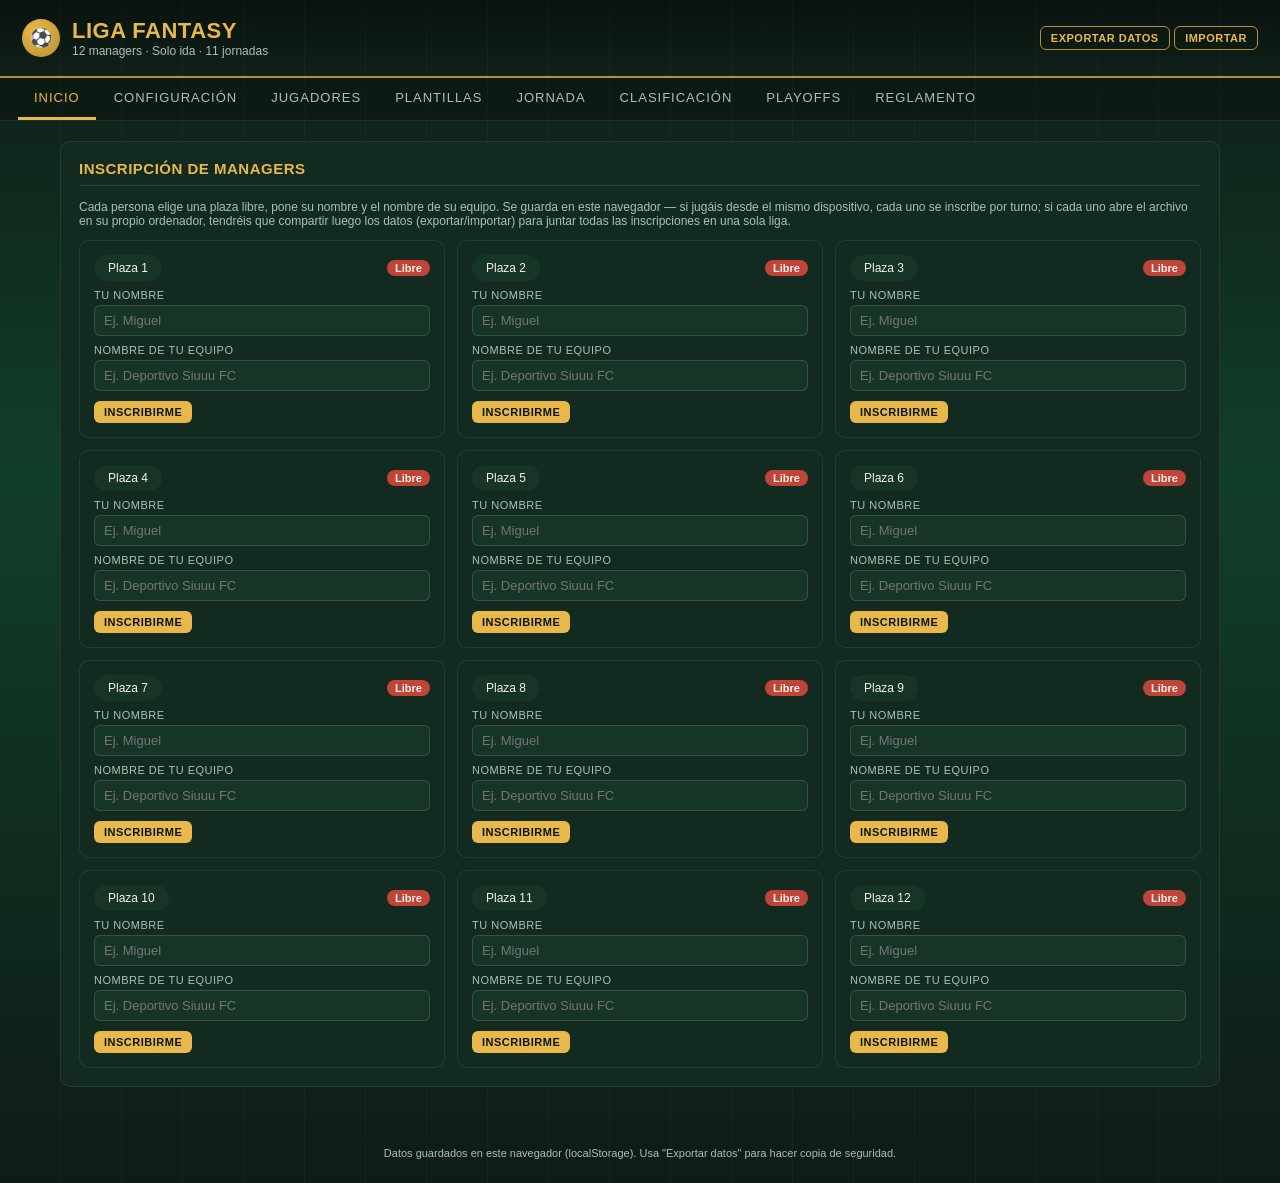
==== liga-fantasy (1).html @ 40f5a63a "Add files via upload" ====
<!DOCTYPE html>
<html lang="es">
<head>
<meta charset="UTF-8">
<meta name="viewport" content="width=device-width, initial-scale=1.0">
<title>Liga Fantasy · 12 Managers</title>
<style>
  :root{
    --pitch:#0d3b25;
    --pitch-line:#f4f1e6;
    --night:#0a1712;
    --panel:#122a20;
    --panel-2:#163527;
    --gold:#e8b84b;
    --gold-dim:#b8912f;
    --chalk:#f4f1e6;
    --chalk-dim:#a9c2b3;
    --red-card:#c1443a;
    --yellow-card:#e8b84b;
    --win:#5fae7a;
    --lose:#c1443a;
    --draw:#a9c2b3;
    --radius:10px;
  }
  *{box-sizing:border-box;}
  body{
    margin:0;
    background:
      repeating-linear-gradient(90deg, rgba(244,241,230,0.02) 0 60px, rgba(244,241,230,0.05) 60px 61px),
      linear-gradient(180deg,var(--night),var(--pitch) 40%, var(--night));
    color:var(--chalk);
    font-family:'Oswald',Arial Narrow,Arial,sans-serif;
    min-height:100vh;
  }
  h1,h2,h3,h4{
    font-family:'Oswald',Arial Narrow,Arial,sans-serif;
    letter-spacing:0.5px;
    text-transform:uppercase;
    margin:0 0 8px 0;
  }
  .num{ font-variant-numeric: tabular-nums; }
  header.top{
    display:flex; align-items:center; justify-content:space-between;
    padding:18px 22px;
    background:linear-gradient(180deg, rgba(0,0,0,0.35), transparent);
    border-bottom:2px solid var(--gold-dim);
  }
  header.top .brand{ display:flex; align-items:center; gap:12px; }
  header.top .crest{
    width:38px;height:38px;border-radius:50%;
    background:radial-gradient(circle at 35% 30%, var(--gold), var(--gold-dim));
    display:flex;align-items:center;justify-content:center;
    font-weight:bold;color:var(--night);font-size:18px;
  }
  header.top h1{ font-size:22px; color:var(--gold); margin:0; }
  header.top .sub{ font-size:12px; color:var(--chalk-dim); text-transform:none; letter-spacing:0; }

  nav.tabs{
    display:flex; flex-wrap:wrap; gap:2px;
    padding:0 18px; background:rgba(0,0,0,0.25);
    border-bottom:1px solid rgba(244,241,230,0.1);
  }
  nav.tabs button{
    background:transparent; border:none; color:var(--chalk-dim);
    padding:12px 16px; font-family:inherit; font-size:13px;
    text-transform:uppercase; letter-spacing:1px; cursor:pointer;
    border-bottom:3px solid transparent;
  }
  nav.tabs button:hover{ color:var(--chalk); }
  nav.tabs button.active{ color:var(--gold); border-bottom:3px solid var(--gold); }

  main{ padding:20px; max-width:1200px; margin:0 auto; }
  .view{ display:none; }
  .view.active{ display:block; }

  .card{
    background:var(--panel);
    border:1px solid rgba(244,241,230,0.08);
    border-radius:var(--radius);
    padding:18px;
    margin-bottom:16px;
  }
  .card h2{ color:var(--gold); font-size:15px; border-bottom:1px solid rgba(244,241,230,0.12); padding-bottom:8px; margin-bottom:14px;}
  .grid{ display:grid; gap:12px; }
  .grid.cols-2{ grid-template-columns:1fr 1fr; }
  .grid.cols-3{ grid-template-columns:repeat(3,1fr); }
  .grid.cols-4{ grid-template-columns:repeat(4,1fr); }
  @media (max-width:800px){ .grid.cols-2,.grid.cols-3,.grid.cols-4{ grid-template-columns:1fr; } }

  label{ font-size:11px; text-transform:uppercase; letter-spacing:0.5px; color:var(--chalk-dim); display:block; margin-bottom:4px; }
  input[type=text], input[type=number], select{
    width:100%; background:var(--panel-2); border:1px solid rgba(244,241,230,0.15);
    color:var(--chalk); padding:7px 9px; border-radius:6px; font-family:inherit; font-size:13px;
  }
  input:focus, select:focus{ outline:2px solid var(--gold); }
  input[type=number]{ text-align:center; }

  button.btn{
    background:var(--gold); color:var(--night); border:none; padding:9px 16px;
    border-radius:6px; font-family:inherit; text-transform:uppercase; letter-spacing:0.5px;
    font-size:12px; font-weight:bold; cursor:pointer;
  }
  button.btn:hover{ background:#f3c862; }
  button.btn.ghost{ background:transparent; border:1px solid var(--gold-dim); color:var(--gold); }
  button.btn.danger{ background:var(--red-card); color:var(--chalk); }
  button.btn:disabled{ opacity:0.4; cursor:not-allowed; }
  button.btn.small{ padding:5px 10px; font-size:11px; }

  table{ width:100%; border-collapse:collapse; font-size:13px; }
  table th{ text-align:left; color:var(--gold); text-transform:uppercase; font-size:11px; letter-spacing:0.5px;
    border-bottom:2px solid rgba(244,241,230,0.15); padding:8px 6px; }
  table td{ padding:7px 6px; border-bottom:1px solid rgba(244,241,230,0.06); }
  table tr:hover td{ background:rgba(244,241,230,0.03); }

  .badge{ display:inline-block; padding:2px 8px; border-radius:20px; font-size:11px; font-weight:bold; }
  .badge.win{ background:var(--win); color:var(--night); }
  .badge.lose{ background:var(--lose); color:var(--chalk); }
  .badge.draw{ background:var(--draw); color:var(--night); }

  .pos-tag{ font-size:10px; padding:1px 6px; border-radius:4px; text-transform:uppercase; font-weight:bold; }
  .pos-GK{ background:#4b6ea8; color:#fff; }
  .pos-DF{ background:#3d7a4f; color:#fff; }
  .pos-MF{ background:#c98a2c; color:#fff; }
  .pos-FW{ background:#c1443a; color:#fff; }

  .pitch-mini{
    background:repeating-linear-gradient(0deg, rgba(244,241,230,0.04) 0 30px, rgba(244,241,230,0.08) 30px 31px);
    border:1px solid rgba(244,241,230,0.15); border-radius:8px; padding:12px;
  }

  .matchup-card{
    background:var(--panel-2); border-radius:8px; margin-bottom:10px;
    border-left:3px solid var(--gold-dim); overflow:hidden;
  }
  .matchup-card.expanded{ border-left-color:var(--gold); }
  .matchup{
    display:grid; grid-template-columns:1fr auto 1fr auto; align-items:center; gap:14px;
    padding:12px 16px; cursor:pointer;
  }
  .matchup:hover{ background:rgba(244,241,230,0.03); }
  .matchup .side{ font-size:14px; font-weight:bold; }
  .matchup .side.right{ text-align:right; }
  .matchup .score{ font-size:22px; font-weight:bold; color:var(--gold); min-width:70px; text-align:center; }
  .matchup .cats{ font-size:11px; color:var(--chalk-dim); text-align:center; }
  .matchup .chevron{ font-size:12px; color:var(--gold-dim); transition:transform 0.2s; }
  .matchup-card.expanded .chevron{ transform:rotate(180deg); color:var(--gold); }

  .scoreboard{ padding:4px 18px 16px; border-top:1px solid rgba(244,241,230,0.08); }
  .scoreboard-cat{ padding:10px 0; border-bottom:1px solid rgba(244,241,230,0.06); }
  .scoreboard-cat:last-child{ border-bottom:none; }
  .scoreboard-cat .sc-head{ display:flex; justify-content:space-between; align-items:baseline; margin-bottom:6px; }
  .scoreboard-cat .sc-label{ font-size:11px; text-transform:uppercase; letter-spacing:0.5px; color:var(--chalk-dim); }
  .scoreboard-cat .sc-icon{ margin-right:6px; }
  .scoreboard-cat .sc-score{ font-size:16px; font-weight:bold; font-variant-numeric:tabular-nums; }
  .scoreboard-cat .sc-score .win{ color:var(--win); }
  .scoreboard-cat .sc-score .lose{ color:var(--chalk-dim); }
  .scoreboard-cat .sc-score .tiev{ color:var(--gold); }
  .sc-bar{ display:flex; height:8px; border-radius:4px; overflow:hidden; background:rgba(244,241,230,0.08); }
  .sc-bar .fillA{ background:linear-gradient(90deg, var(--gold-dim), var(--gold)); }
  .sc-bar .fillB{ background:linear-gradient(90deg, #5f8bc7, #3d5f8f); }
  .sc-pt-badge{ font-size:10px; padding:1px 7px; border-radius:10px; background:rgba(244,241,230,0.1); color:var(--chalk-dim); margin-left:8px; }
  .scoreboard-summary{ display:flex; justify-content:space-between; align-items:center; padding:12px 0 6px; }
  .scoreboard-summary .total{ font-size:26px; font-weight:bold; color:var(--gold); }
  .editStatsLink{ font-size:11px; color:var(--gold); text-decoration:underline; cursor:pointer; background:none; border:none; font-family:inherit; padding:0; }

  .cat-row{ display:grid; grid-template-columns:1fr 60px 60px 60px; align-items:center; gap:8px; padding:8px 0; border-bottom:1px solid rgba(244,241,230,0.06); }
  .cat-row .label{ font-size:12px; }
  .cat-row .val{ text-align:center; font-weight:bold; font-size:15px; }
  .cat-row .val.mine{ color:var(--win); }
  .cat-row .val.theirs{ color:var(--lose); }
  .cat-row .val.tied{ color:var(--gold); }
  .cat-row .pt{ text-align:center; font-size:11px; color:var(--chalk-dim);}

  .club-tag{ font-size:11px; color:var(--chalk-dim); }

  .toolbar{ display:flex; gap:8px; align-items:center; flex-wrap:wrap; margin-bottom:14px; }
  .pill{ background:var(--panel-2); border-radius:20px; padding:6px 14px; font-size:12px; }

  .lineup-row{ display:grid; grid-template-columns:34px 1.6fr 1.2fr 90px; gap:8px; align-items:center; padding:5px 0; }
  .slot-num{ width:24px; height:24px; border-radius:50%; background:var(--gold); color:var(--night); font-weight:bold; font-size:11px; display:flex; align-items:center; justify-content:center; }

  .warn{ color:var(--red-card); font-size:12px; margin-top:6px; }
  .ok{ color:var(--win); font-size:12px; margin-top:6px; }

  .bracket-col{ display:flex; flex-direction:column; gap:20px; justify-content:center; }
  .bracket-wrap{ display:flex; gap:30px; overflow-x:auto; padding-bottom:10px; }
  .bracket-match{
    background:var(--panel-2); border-radius:8px; padding:10px 12px; min-width:190px;
    border-left:3px solid var(--gold-dim);
  }
  .bracket-match .p{ display:flex; justify-content:space-between; font-size:12px; padding:3px 0; }
  .bracket-match .p.winner{ color:var(--gold); font-weight:bold; }

  footer.foot{ text-align:center; color:var(--chalk-dim); font-size:11px; padding:24px; }
  .empty{ text-align:center; color:var(--chalk-dim); padding:30px; font-size:13px; }
  .flex-between{ display:flex; justify-content:space-between; align-items:center; }
</style>
</head>
<body>

<header class="top">
  <div class="brand">
    <div class="crest">⚽</div>
    <div>
      <h1>Liga Fantasy</h1>
      <div class="sub">12 managers · Solo ida · 11 jornadas</div>
    </div>
  </div>
  <div>
    <button class="btn ghost small" id="exportBtn">Exportar datos</button>
    <button class="btn ghost small" id="importBtn">Importar</button>
    <input type="file" id="importFile" style="display:none" accept=".json">
  </div>
</header>

<nav class="tabs">
  <button data-view="inicio" class="active">Inicio</button>
  <button data-view="config">Configuración</button>
  <button data-view="jugadores">Jugadores</button>
  <button data-view="plantillas">Plantillas</button>
  <button data-view="jornada">Jornada</button>
  <button data-view="clasificacion">Clasificación</button>
  <button data-view="playoffs">Playoffs</button>
  <button data-view="reglas">Reglamento</button>
</nav>

<main>

  <!-- ===================== INICIO ===================== -->
  <div class="view active" id="view-inicio">
    <div class="card">
      <h2>Inscripción de managers</h2>
      <p style="font-size:12px;color:var(--chalk-dim);margin-top:0;">Cada persona elige una plaza libre, pone su nombre y el nombre de su equipo. Se guarda en este navegador — si jugáis desde el mismo dispositivo, cada uno se inscribe por turno; si cada uno abre el archivo en su propio ordenador, tendréis que compartir luego los datos (exportar/importar) para juntar todas las inscripciones en una sola liga.</p>
      <div class="grid cols-3" id="inicioSlots"></div>
    </div>
  </div>

  <!-- ===================== CONFIG ===================== -->
  <div class="view" id="view-config">
    <div class="card">
      <h2>Managers (12)</h2>
      <div class="grid cols-3" id="managerInputs"></div>
      <div style="margin-top:12px;">
        <button class="btn" id="saveManagers">Guardar nombres</button>
        <span class="ok" id="managersSaved" style="display:none;">Guardado ✓</span>
      </div>
    </div>

    <div class="card">
      <h2>Equipos de Primera División</h2>
      <p style="font-size:12px;color:var(--chalk-dim);margin-top:0;">Edita esta lista si la composición de la liga cambia de temporada. Cada equipo solo puede aportar 1 jugador a la plantilla de cada manager por jornada.</p>
      <div class="grid cols-4" id="teamsList"></div>
      <div style="margin-top:12px;display:flex;gap:8px;">
        <input type="text" id="newTeamInput" placeholder="Añadir equipo…" style="max-width:220px;">
        <button class="btn ghost small" id="addTeamBtn">+ Añadir</button>
      </div>
    </div>

    <div class="card">
      <h2>Calendario (round-robin, 11 jornadas)</h2>
      <p style="font-size:12px;color:var(--chalk-dim);margin-top:0;">Generado automáticamente a partir del orden de los managers. Regenerar reordena los cruces (usa esto solo si cambias los managers).</p>
      <button class="btn ghost small" id="regenScheduleBtn">Regenerar calendario</button>
      <div id="scheduleOverview" style="margin-top:12px;"></div>
    </div>
  </div>

  <!-- ===================== JUGADORES ===================== -->
  <div class="view" id="view-jugadores">
    <div class="card">
      <h2>Base de datos de jugadores por equipo</h2>
      <p style="font-size:12px;color:var(--chalk-dim);margin-top:0;">Añade aquí la plantilla real de cada equipo (nombre + posición) copiándola de Flashscore. Una vez cargados, en la pestaña Plantillas podrás elegir el jugador de una lista en vez de escribirlo. Actualiza esta lista cuando haya fichajes o bajas.</p>
      <div class="toolbar">
        <label style="margin:0;">Equipo</label>
        <select id="jugadoresTeamSel"></select>
        <span class="pill" id="jugadoresCount"></span>
      </div>
    </div>

    <div class="card">
      <h3 style="color:var(--gold);font-size:13px;">Añadir un jugador</h3>
      <div class="grid cols-3">
        <div><label>Nombre</label><input type="text" id="newPlayerName" placeholder="Ej. Vinícius Jr."></div>
        <div><label>Posición</label>
          <select id="newPlayerPos">
            <option value="GK">Portero (GK)</option>
            <option value="DF">Defensa (DF)</option>
            <option value="MF">Centrocampista (MF)</option>
            <option value="FW">Delantero (FW)</option>
          </select>
        </div>
        <div style="display:flex;align-items:end;"><button class="btn" id="addPlayerBtn">+ Añadir jugador</button></div>
      </div>
    </div>

    <div class="card">
      <h3 style="color:var(--gold);font-size:13px;">Añadir varios a la vez (pegar desde Flashscore o Transfermarkt)</h3>
      <p style="font-size:12px;color:var(--chalk-dim);margin-top:0;">Pega el bloque de la plantilla tal cual lo copies de la web (con fechas, valores de mercado, etc. — no pasa nada, se ignora automáticamente) o, si prefieres, escribe línea a línea con formato <code>Nombre - POS</code> (POS = GK, DF, MF o FW).</p>
      <textarea id="bulkPlayerInput" rows="8" style="width:100%;background:var(--panel-2);border:1px solid rgba(244,241,230,0.15);color:var(--chalk);padding:9px;border-radius:6px;font-family:inherit;font-size:13px;" placeholder="Pega aquí el bloque completo de la plantilla…"></textarea>
      <div style="margin-top:10px;"><button class="btn ghost" id="bulkAddPlayersBtn">Añadir todos</button></div>
      <div id="bulkAddResult" style="margin-top:8px;"></div>
    </div>

    <div class="card">
      <h3 style="color:var(--gold);font-size:13px;">Plantilla actual</h3>
      <div id="teamPlayersList"></div>
    </div>
  </div>

  <!-- ===================== PLANTILLAS ===================== -->
  <div class="view" id="view-plantillas">
    <div class="card">
      <div class="toolbar">
        <label style="margin:0;">Jornada</label>
        <select id="plantillaJornadaSel"></select>
        <label style="margin:0 0 0 16px;">Manager</label>
        <select id="plantillaManagerSel"></select>
      </div>
    </div>

    <div class="card" id="plantillaEditor"></div>
  </div>

  <!-- ===================== JORNADA ===================== -->
  <div class="view" id="view-jornada">
    <div class="card">
      <div class="toolbar">
        <label style="margin:0;">Jornada</label>
        <select id="jornadaSel"></select>
      </div>
      <div id="jornadaFixtures"></div>
    </div>
    <div id="jornadaDetail"></div>
  </div>

  <!-- ===================== CLASIFICACION ===================== -->
  <div class="view" id="view-clasificacion">
    <div class="card">
      <h2>Clasificación — Liga regular</h2>
      <div id="tablaClasificacion"></div>
    </div>
  </div>

  <!-- ===================== PLAYOFFS ===================== -->
  <div class="view" id="view-playoffs">
    <div class="card">
      <div class="flex-between">
        <h2 style="border:none;margin:0;">Playoffs — Puestos 1º a 8º</h2>
        <button class="btn small" id="generateBracketBtn">Generar/Actualizar bracket</button>
      </div>
      <p style="font-size:12px;color:var(--chalk-dim);">Cuartos: 1º-8º · 2º-7º · 3º-6º · 4º-5º. Series al mejor de 3. Factor cancha: P1 mejor clasificado en casa, P2 peor clasificado en casa, P3 mejor clasificado en casa. El de casa recibe el plus: +1 gol, +1 asist, +2 tarjetas, +3 pts equipo, +2 portería a 0, +3 faltas, +5 córners, +2 tiros a puerta.</p>
      <div id="bracketTop" class="bracket-wrap"></div>
    </div>
    <div class="card">
      <div class="flex-between">
        <h2 style="border:none;margin:0;">Playoff de consolación — Puestos 9º a 12º</h2>
        <button class="btn small" id="generateBracketBtnB">Generar/Actualizar</button>
      </div>
      <p style="font-size:12px;color:var(--chalk-dim);">9º-12º · 10º-11º, mismo formato al mejor de 3 con factor cancha alternado.</p>
      <div id="bracketBottom" class="bracket-wrap"></div>
    </div>
    <div class="card" id="playoffSeriesEditor"></div>
  </div>

  <!-- ===================== REGLAS ===================== -->
  <div class="view" id="view-reglas">
    <div class="card">
      <h2>Reglamento</h2>
      <h3 style="color:var(--gold);font-size:13px;">Plantillas</h3>
      <p style="font-size:13px;line-height:1.6;">11 titulares elegidos de toda la Primera División, máximo 1 jugador por equipo real. Formación libre entre las disponibles. La alineación se confirma antes del inicio de la jornada. Si el equipo real de un jugador no juega esa jornada (aplazado/suspendido), ese jugador no puntúa en ninguna categoría.</p>
      <h3 style="color:var(--gold);font-size:13px;">8 categorías por jornada</h3>
      <table>
        <tr><th>Categoría</th><th>Reparto de puntos</th></tr>
        <tr><td>Goles</td><td>Delantero/Centrocampista: 1 · Defensa/Portero: 2</td></tr>
        <tr><td>Asistencias</td><td>Todas las posiciones: 1</td></tr>
        <tr><td>Tarjetas</td><td>Amarilla: 1 · Doble amarilla: 3 · Roja directa: 5 (gana quien MÁS acumule)</td></tr>
        <tr><td>Puntos por equipo</td><td>Puntos reales de liga del club de cada jugador esa jornada</td></tr>
        <tr><td>Portería a 0</td><td>Portero: 3 · Defensa: 2 · Centrocampista: 1 · Delantero: 1</td></tr>
        <tr><td>Faltas</td><td>1 cada una (gana quien MÁS haga)</td></tr>
        <tr><td>Córners</td><td>Suma de córners del equipo real de cada jugador</td></tr>
        <tr><td>Tiros a puerta</td><td>Portero/Defensa: 3 · Centrocampista: 2 · Delantero: 1</td></tr>
      </table>
      <h3 style="color:var(--gold);font-size:13px;margin-top:14px;">Resultado del cruce</h3>
      <p style="font-size:13px;line-height:1.6;">Cada categoría reparte 1 subpunto: al que la gane, o 1 a cada uno si hay empate. Quien sume más subpuntos gana el cruce y se lleva 3 puntos de liga. Si el total de subpuntos también queda igualado, 1 punto de liga para cada uno.</p>
      <h3 style="color:var(--gold);font-size:13px;margin-top:14px;">Playoffs</h3>
      <p style="font-size:13px;line-height:1.6;">Clasifican los 8 primeros: cuartos 1º-8º, 2º-7º, 3º-6º, 4º-5º. Los 4 últimos juegan su propio playoff de consolación para las plazas 9ª-12ª. Series al mejor de 3 (2 victorias pasan de ronda); si un lado gana 2-0, el tercer partido se juega igualmente. Factor cancha por partido de la serie: P1 lo tiene el mejor clasificado en liga regular, P2 el peor clasificado, P3 el mejor clasificado de nuevo. Solo el que juega en casa ese partido recibe el plus de categorías.</p>
    </div>
  </div>

</main>

<footer class="foot">Datos guardados en este navegador (localStorage). Usa "Exportar datos" para hacer copia de seguridad.</footer>

<script>
/* ============================================================
   DATA MODEL & PERSISTENCE
   ============================================================ */
const STORAGE_KEY = 'ligaFantasyData_v1';

const DEFAULT_TEAMS = [
  "Real Madrid","FC Barcelona","Atlético de Madrid","Athletic Club","Real Sociedad",
  "Real Betis","Villarreal","Valencia","Sevilla","Celta de Vigo","Elche",
  "Espanyol","Getafe","Levante","Osasuna","Rayo Vallecano","Alavés",
  "Racing de Santander","Deportivo de La Coruña","Málaga"
];

const FORMATIONS = {
  "1-4-4-2": {DF:4,MF:4,FW:2},
  "1-4-3-3": {DF:4,MF:3,FW:3},
  "1-3-4-3": {DF:3,MF:4,FW:3},
  "1-3-5-2": {DF:3,MF:5,FW:2},
  "1-5-3-2": {DF:5,MF:3,FW:2},
  "1-5-4-1": {DF:5,MF:4,FW:1},
  "1-4-5-1": {DF:4,MF:5,FW:1},
  "1-4-2-3-1": {DF:4,MF:5,FW:1},
  "1-3-4-2-1": {DF:3,MF:6,FW:1},
  "1-4-1-4-1": {DF:4,MF:5,FW:1},
};

const CATEGORY_DEFS = [
  {key:'goles', label:'Goles', higherWins:true},
  {key:'asistencias', label:'Asistencias', higherWins:true},
  {key:'tarjetas', label:'Tarjetas', higherWins:true},
  {key:'ptsEquipo', label:'Puntos por equipo', higherWins:true},
  {key:'porteria0', label:'Portería a 0', higherWins:true},
  {key:'faltas', label:'Faltas', higherWins:true},
  {key:'corners', label:'Córners', higherWins:true},
  {key:'tiros', label:'Tiros a puerta', higherWins:true},
];

const HOME_BONUS = {
  goles:1, asistencias:1, tarjetas:2, ptsEquipo:3, porteria0:2, faltas:3, corners:5, tiros:2
};

const SPANISH_POS_MAP = {
  'portero':'GK', 'guardameta':'GK',
  'defensa central':'DF', 'central':'DF', 'lateral izquierdo':'DF', 'lateral derecho':'DF',
  'carrilero izquierdo':'DF', 'carrilero derecho':'DF', 'lateral':'DF',
  'pivote':'MF', 'mediocentro':'MF', 'mediocentro defensivo':'MF', 'mediocentro ofensivo':'MF',
  'interior derecho':'MF', 'interior izquierdo':'MF', 'centrocampista':'MF',
  'extremo izquierdo':'FW', 'extremo derecho':'FW', 'segundo delantero':'FW',
  'delantero centro':'FW', 'delantero':'FW'
};

function parseBulkPlayers(text){
  const lines = text.split('\n').map(l=>l.trim()).filter(Boolean);
  const results = [];
  const seen = new Set();
  function add(name, pos){
    name = name.replace(/\s{2,}/g,' ').trim();
    if(!name) return;
    const k = name.toLowerCase();
    if(seen.has(k)) return;
    seen.add(k);
    results.push({name, pos});
  }
  // Strategy A: simple "Nombre - POS" / "Nombre, POS" lines
  lines.forEach(line=>{
    const m = line.match(/^(.+?)[-–,]\s*(GK|DF|MF|FW)\s*$/i);
    if(m) add(m[1].trim(), m[2].toUpperCase());
  });
  // Strategy B: Transfermarkt-style block paste (name line directly above a Spanish position line)
  for(let i=0;i<lines.length;i++){
    const key = lines[i].toLowerCase();
    if(SPANISH_POS_MAP[key]){
      const pos = SPANISH_POS_MAP[key];
      for(let j=i-1;j>=0 && j>=i-4;j--){
        const cand = lines[j];
        if(/^\d+(\s|$)/.test(cand)) continue; // squad number (possibly with prior-club text)
        if(/mill\.|€|\d{1,2}\/\d{1,2}\/\d{4}/.test(cand)) continue; // value / birthdate line
        if(SPANISH_POS_MAP[cand.toLowerCase()]) continue; // another position label
        const candName = cand.split('\t')[0].trim();
        if(candName.length>1){ add(candName, pos); break; }
      }
    }
  }
  return results;
}

const SEED_PLAYERS = {
  "Real Madrid": [
    {name:"Thibaut Courtois", pos:"GK"}, {name:"Andriy Lunin", pos:"GK"},
    {name:"Dean Huijsen", pos:"DF"}, {name:"Ibrahima Konaté", pos:"DF"}, {name:"Raúl Asencio", pos:"DF"},
    {name:"Éder Militão", pos:"DF"}, {name:"Antonio Rüdiger", pos:"DF"}, {name:"Marc Cucurella", pos:"DF"},
    {name:"Álvaro Carreras", pos:"DF"}, {name:"Ferland Mendy", pos:"DF"}, {name:"Trent Alexander-Arnold", pos:"DF"},
    {name:"Denzel Dumfries", pos:"DF"},
    {name:"Aurélien Tchouaméni", pos:"MF"}, {name:"Federico Valverde", pos:"MF"}, {name:"Eduardo Camavinga", pos:"MF"},
    {name:"Thiago Pitarch", pos:"MF"}, {name:"Jorge Cestero", pos:"MF"}, {name:"Jude Bellingham", pos:"MF"},
    {name:"Arda Güler", pos:"MF"}, {name:"Bernardo Silva", pos:"MF"},
    {name:"Vinicius Junior", pos:"FW"}, {name:"Yan Diomande", pos:"FW"}, {name:"Rodrygo", pos:"FW"},
    {name:"Brahim Díaz", pos:"FW"}, {name:"Kylian Mbappé", pos:"FW"}, {name:"Endrick", pos:"FW"}, {name:"Carlos Espí", pos:"FW"}
  ],
  "FC Barcelona": [
    {name:"Joan García", pos:"GK"}, {name:"Wojciech Szczęsny", pos:"GK"},
    {name:"Pau Cubarsí", pos:"DF"}, {name:"Eric García", pos:"DF"}, {name:"Gerard Martín", pos:"DF"},
    {name:"Andreas Christensen", pos:"DF"}, {name:"Álvaro Cortés", pos:"DF"}, {name:"Alejandro Balde", pos:"DF"},
    {name:"Jules Koundé", pos:"DF"}, {name:"Héctor Fort", pos:"DF"}, {name:"João Cancelo", pos:"DF"}, {name:"Xavi Espart", pos:"DF"},
    {name:"Rodri", pos:"MF"}, {name:"Marc Bernal", pos:"MF"}, {name:"Marc Casadó", pos:"MF"},
    {name:"Pedri", pos:"MF"}, {name:"Frenkie de Jong", pos:"MF"}, {name:"Gavi", pos:"MF"},
    {name:"Guille Fernández", pos:"MF"}, {name:"Brian Fariñas", pos:"MF"}, {name:"Fermín López", pos:"MF"},
    {name:"Dani Olmo", pos:"MF"}, {name:"Toni Fernández", pos:"MF"},
    {name:"Anthony Gordon", pos:"FW"}, {name:"Raphinha", pos:"FW"}, {name:"Jesse Bisiwu", pos:"FW"},
    {name:"Lamine Yamal", pos:"FW"}, {name:"Karim Adeyemi", pos:"FW"}, {name:"Roony Bardghji", pos:"FW"},
    {name:"Hamza Abdelkarim", pos:"FW"}
  ],
  "Atlético de Madrid": [
    {name:"Jan Oblak", pos:"GK"}, {name:"Juan Musso", pos:"GK"},
    {name:"Cristian Romero", pos:"DF"}, {name:"Dávid Hancko", pos:"DF"}, {name:"Marc Pubill", pos:"DF"},
    {name:"Robin Le Normand", pos:"DF"}, {name:"José María Giménez", pos:"DF"}, {name:"Dani Martinez", pos:"DF"},
    {name:"Jorge Domínguez", pos:"DF"}, {name:"Alejandro Grimaldo", pos:"DF"}, {name:"Marcos Llorente", pos:"DF"},
    {name:"Morten Hjulmand", pos:"MF"}, {name:"Pablo Barrios", pos:"MF"}, {name:"Rodrigo Mendoza", pos:"MF"},
    {name:"Johnny Cardoso", pos:"MF"}, {name:"Obed Vargas", pos:"MF"}, {name:"Koke", pos:"MF"},
    {name:"Kang-in Lee", pos:"MF"}, {name:"Thomas Lemar", pos:"MF"},
    {name:"Álex Baena", pos:"FW"}, {name:"Ademola Lookman", pos:"FW"}, {name:"Carlos Martín", pos:"FW"},
    {name:"Arnau Ortiz", pos:"FW"}, {name:"Giuliano Simeone", pos:"FW"}, {name:"Julián Alvarez", pos:"FW"},
    {name:"Alexander Sørloth", pos:"FW"}
  ],
  "Villarreal": [
    {name:"Luiz Júnior", pos:"GK"}, {name:"Péter Gulácsi", pos:"GK"}, {name:"Rubén Gómez", pos:"GK"},
    {name:"Renato Veiga", pos:"DF"}, {name:"Logan Costa", pos:"DF"}, {name:"Pau Navarro", pos:"DF"},
    {name:"Juan Foyth", pos:"DF"}, {name:"Willy Kambwala", pos:"DF"}, {name:"Carlos Romero", pos:"DF"},
    {name:"Sergi Cardona", pos:"DF"}, {name:"Santiago Mouriño", pos:"DF"}, {name:"Alex Freeman", pos:"DF"},
    {name:"Pape Gueye", pos:"MF"}, {name:"Santi Comesaña", pos:"MF"}, {name:"Carlos Macià", pos:"MF"}, {name:"Alassane Diatta", pos:"MF"},
    {name:"Alberto Moleiro", pos:"FW"}, {name:"Ilias Akhomach", pos:"FW"}, {name:"Tajon Buchanan", pos:"FW"},
    {name:"Nicolas Pépé", pos:"FW"}, {name:"Georges Mikautadze", pos:"FW"}, {name:"Tani Oluwaseyi", pos:"FW"},
    {name:"Ayoze Pérez", pos:"FW"}, {name:"Gerard Moreno", pos:"FW"}
  ],
  "Real Betis": [
    {name:"Álvaro Valles", pos:"GK"}, {name:"Diego Conde", pos:"GK"},
    {name:"Natan", pos:"DF"}, {name:"Valentín Gómez", pos:"DF"}, {name:"Diego Llorente", pos:"DF"}, {name:"Marc Bartra", pos:"DF"},
    {name:"Fran García", pos:"DF"}, {name:"Junior Firpo", pos:"DF"}, {name:"Ángel Ortiz", pos:"DF"}, {name:"Héctor Bellerín", pos:"DF"},
    {name:"Facundo Bernal", pos:"MF"}, {name:"Marc Roca", pos:"MF"}, {name:"Nelson Deossa", pos:"MF"}, {name:"Pablo Fornals", pos:"MF"},
    {name:"Álvaro Fidalgo", pos:"MF"}, {name:"Giovani Lo Celso", pos:"MF"}, {name:"Isco", pos:"MF"}, {name:"Iker Losada", pos:"MF"},
    {name:"Abde Ezzalzouli", pos:"FW"}, {name:"Rodrigo Riquelme", pos:"FW"}, {name:"Antony", pos:"FW"},
    {name:"Pablo García", pos:"FW"}, {name:"Aitor Ruibal", pos:"FW"}, {name:"Troy Parrott", pos:"FW"},
    {name:"Cucho Hernández", pos:"FW"}, {name:"Gonzalo Petit", pos:"FW"}
  ],
  "Real Sociedad": [
    {name:"Álex Remiro", pos:"GK"}, {name:"Unai Marrero", pos:"GK"},
    {name:"Jon Martín", pos:"DF"}, {name:"Igor Zubeldia", pos:"DF"}, {name:"Jon Pacheco", pos:"DF"},
    {name:"Sergio Gómez", pos:"DF"}, {name:"Aihen Muñoz", pos:"DF"}, {name:"Jon Aramburu", pos:"DF"}, {name:"Álvaro Odriozola", pos:"DF"},
    {name:"Jon Gorrotxategi", pos:"MF"}, {name:"Beñat Turrientes", pos:"MF"}, {name:"Luka Sucic", pos:"MF"},
    {name:"Carlos Soler", pos:"MF"}, {name:"Yangel Herrera", pos:"MF"}, {name:"Arsen Zakharyan", pos:"MF"},
    {name:"Pablo Marín", pos:"MF"}, {name:"Mikel Goti", pos:"MF"},
    {name:"Ander Barrenetxea", pos:"FW"}, {name:"Gonçalo Guedes", pos:"FW"}, {name:"Takefusa Kubo", pos:"FW"},
    {name:"Job Ochieng", pos:"FW"}, {name:"Mikel Oyarzabal", pos:"FW"}, {name:"Orri Óskarsson", pos:"FW"}, {name:"Jon Karrikaburu", pos:"FW"}
  ],
  "Athletic Club": [
    {name:"Unai Simón", pos:"GK"}, {name:"Álex Padilla", pos:"GK"},
    {name:"Dani Vivian", pos:"DF"}, {name:"Aymeric Laporte", pos:"DF"}, {name:"Aitor Paredes", pos:"DF"}, {name:"Yeray Álvarez", pos:"DF"},
    {name:"Unai Egiluz", pos:"DF"}, {name:"Adama Boiro", pos:"DF"}, {name:"Yuri Berchiche", pos:"DF"}, {name:"Jesús Areso", pos:"DF"},
    {name:"Hugo Rincón", pos:"DF"}, {name:"Andoni Gorosabel", pos:"DF"},
    {name:"Mikel Jauregizar", pos:"MF"}, {name:"Beñat Prados", pos:"MF"}, {name:"Alejandro Rego", pos:"MF"}, {name:"Selton Sánchez", pos:"MF"},
    {name:"Iñigo Ruiz de Galarreta", pos:"MF"}, {name:"Unai Vencedor", pos:"MF"}, {name:"Beñat Gerenabarrena", pos:"MF"},
    {name:"Oihan Sancet", pos:"MF"}, {name:"Peio Canales", pos:"MF"},
    {name:"Nico Williams", pos:"FW"}, {name:"Álex Berenguer", pos:"FW"}, {name:"Álvaro Djaló", pos:"FW"}, {name:"Nico Serrano", pos:"FW"},
    {name:"Iñaki Williams", pos:"FW"}, {name:"Robert Navarro", pos:"FW"}, {name:"Gorka Guruzeta", pos:"FW"}, {name:"Maroan Sannadi", pos:"FW"}
  ],
  "Celta de Vigo": [
    {name:"Ionuț Radu", pos:"GK"}, {name:"Altay Bayındır", pos:"GK"}, {name:"Iván Villar", pos:"GK"},
    {name:"Javi Rodríguez", pos:"DF"}, {name:"Carl Starfelt", pos:"DF"}, {name:"Abdoulaye Faye", pos:"DF"}, {name:"Yoel Lago", pos:"DF"},
    {name:"Marcos Alonso", pos:"DF"}, {name:"Javi Galán", pos:"DF"}, {name:"Sergio Carreira", pos:"DF"}, {name:"Javi Rueda", pos:"DF"}, {name:"Álvaro Núñez", pos:"DF"},
    {name:"Ilaix Moriba", pos:"MF"}, {name:"Miguel Román", pos:"MF"}, {name:"Aleix Febas", pos:"MF"},
    {name:"Williot Swedberg", pos:"FW"}, {name:"Hugo Álvarez", pos:"FW"}, {name:"Ferran Jutglà", pos:"FW"},
    {name:"Jones El-Abdellaoui", pos:"FW"}, {name:"Carles Pérez", pos:"FW"}, {name:"Hugo González", pos:"FW"},
    {name:"Pablo Durán", pos:"FW"}, {name:"Borja Iglesias", pos:"FW"}, {name:"Iago Aspas", pos:"FW"}
  ],
  "Sevilla": [
    {name:"Odysseas Vlachodimos", pos:"GK"}, {name:"Fran González", pos:"GK"},
    {name:"Kike Salas", pos:"DF"}, {name:"Arouna Sangante", pos:"DF"}, {name:"Andrés Castrín", pos:"DF"}, {name:"Marcão", pos:"DF"}, {name:"Fábio Cardoso", pos:"DF"},
    {name:"Gabriel Suazo", pos:"DF"}, {name:"Adrià Pedrosa", pos:"DF"}, {name:"Julio Díaz", pos:"DF"}, {name:"José Ángel Carmona", pos:"DF"}, {name:"Juan Iglesias", pos:"DF"},
    {name:"Lucien Agoumé", pos:"MF"}, {name:"Giorgi Kochorashvili", pos:"MF"}, {name:"Jon Guridi", pos:"MF"}, {name:"Manu Bueno", pos:"MF"}, {name:"Nico Guillén", pos:"MF"}, {name:"Peque Fernández", pos:"MF"},
    {name:"Rubén Vargas", pos:"FW"}, {name:"Oso", pos:"FW"}, {name:"Chidera Ejuke", pos:"FW"}, {name:"Alfon González", pos:"FW"}, {name:"Miguel Sierra", pos:"FW"},
    {name:"Robbie Ure", pos:"FW"}, {name:"Isaac Romero", pos:"FW"}
  ],
  "Valencia": [
    {name:"Kayne van Oevelen", pos:"GK"}, {name:"Stole Dimitrievski", pos:"GK"}, {name:"Cristian Rivero", pos:"GK"},
    {name:"César Tárrega", pos:"DF"}, {name:"Justin de Haas", pos:"DF"}, {name:"José Copete", pos:"DF"}, {name:"Mouctar Diakhaby", pos:"DF"}, {name:"Iker Córdoba", pos:"DF"},
    {name:"José Gayà", pos:"DF"}, {name:"Jesús Vázquez", pos:"DF"}, {name:"Pablo Maffeo", pos:"DF"}, {name:"Dimitri Foulquier", pos:"DF"},
    {name:"Pepelu", pos:"MF"}, {name:"Guido Rodríguez", pos:"MF"}, {name:"Aliou Dieng", pos:"MF"}, {name:"Javi Guerra", pos:"MF"}, {name:"Filip Ugrinic", pos:"MF"},
    {name:"André Almeida", pos:"MF"}, {name:"Dani Raba", pos:"MF"},
    {name:"Arnaut Danjuma", pos:"FW"}, {name:"Ryunosuke Sato", pos:"FW"}, {name:"Sergi Canós", pos:"FW"}, {name:"Diego López", pos:"FW"}, {name:"Luis Rioja", pos:"FW"},
    {name:"Hugo Duro", pos:"FW"}, {name:"Umar Sadiq", pos:"FW"}, {name:"Alberto Marí", pos:"FW"}
  ],
  "Espanyol": [
    {name:"Marko Dmitrovic", pos:"GK"}, {name:"Ángel Fortuño", pos:"GK"},
    {name:"Vanja Drkusic", pos:"DF"}, {name:"Clemens Riedel", pos:"DF"}, {name:"Unai Núñez", pos:"DF"}, {name:"Leandro Cabrera", pos:"DF"},
    {name:"Quilindschy Hartman", pos:"DF"}, {name:"Roger Hinojo", pos:"DF"}, {name:"Omar El Hilali", pos:"DF"}, {name:"Rubén Sánchez", pos:"DF"},
    {name:"Urko González de Zárate", pos:"MF"}, {name:"Gabriel Moscardo", pos:"MF"}, {name:"Pol Lozano", pos:"MF"},
    {name:"Edu Expósito", pos:"MF"}, {name:"Rafel Bauzà", pos:"MF"}, {name:"Álex Calatrava", pos:"MF"}, {name:"Javi Hernández", pos:"MF"},
    {name:"Javi Puado", pos:"FW"}, {name:"Pere Milla", pos:"FW"}, {name:"Tyrhys Dolan", pos:"FW"}, {name:"Jofre Carreras", pos:"FW"},
    {name:"Roberto Fernández", pos:"FW"}, {name:"Marcos Fernández", pos:"FW"}, {name:"Kike García", pos:"FW"}
  ],
  "Getafe": [
    {name:"David Soria", pos:"GK"}, {name:"Jiri Letacek", pos:"GK"},
    {name:"Abdel Abqar", pos:"DF"}, {name:"Zaid Romero", pos:"DF"}, {name:"Sebastián Boselli", pos:"DF"}, {name:"Juan Berrocal", pos:"DF"},
    {name:"Dakonam Djené", pos:"DF"}, {name:"Saba Sazonov", pos:"DF"}, {name:"Jean Ives Valou", pos:"DF"},
    {name:"Johan Mojica", pos:"DF"}, {name:"Davinchi", pos:"DF"}, {name:"Andrés García", pos:"DF"}, {name:"Kiko Femenía", pos:"DF"}, {name:"Ismael Bekhoucha", pos:"DF"},
    {name:"Mario Martín", pos:"MF"}, {name:"Orel Mangala", pos:"MF"}, {name:"Yvan Neyou", pos:"MF"},
    {name:"Ramón Terrats", pos:"MF"}, {name:"Francho Serrano", pos:"MF"}, {name:"Javi Muñoz", pos:"MF"},
    {name:"Juanmi", pos:"FW"}, {name:"Álex Sancris", pos:"FW"}, {name:"Christantus Uche", pos:"FW"},
    {name:"Martín Satriano", pos:"FW"}, {name:"Enes Ünal", pos:"FW"}, {name:"Borja Mayoral", pos:"FW"}
  ],
  "Levante": [
    {name:"Mathew Ryan", pos:"GK"}, {name:"Pablo Campos", pos:"GK"}, {name:"Dani Martín", pos:"GK"}, {name:"Álex Primo", pos:"GK"},
    {name:"Adrián Dela", pos:"DF"}, {name:"Ifeanyi Ndukwe", pos:"DF"}, {name:"Aïssa Mandi", pos:"DF"}, {name:"Jorge Cabello", pos:"DF"},
    {name:"Manu Sánchez", pos:"DF"}, {name:"Marc Santos", pos:"DF"}, {name:"Jeremy Toljan", pos:"DF"}, {name:"Xavi Grande", pos:"DF"}, {name:"Nacho Pérez", pos:"DF"},
    {name:"Oriol Rey", pos:"MF"}, {name:"Enzo Bardeli", pos:"MF"}, {name:"Hugo Sotelo", pos:"MF"}, {name:"Jon Ander Olasagasti", pos:"MF"},
    {name:"Dani Requena", pos:"MF"}, {name:"Carlos Álvarez", pos:"MF"},
    {name:"Thiago Fernández", pos:"FW"}, {name:"Roger Brugué", pos:"FW"}, {name:"Paco Cortés", pos:"FW"}, {name:"Kareem Tunde", pos:"FW"},
    {name:"Víctor García", pos:"FW"}, {name:"Tay Abed", pos:"FW"}, {name:"Karl Etta Eyong", pos:"FW"}, {name:"Iván Romero", pos:"FW"}, {name:"Yanis Musuayi", pos:"FW"}
  ],
  "Racing de Santander": [
    {name:"Julen Agirrezabala", pos:"GK"}, {name:"Simon Eriksson", pos:"GK"},
    {name:"Facundo González", pos:"DF"}, {name:"Pedro Felipe", pos:"DF"}, {name:"Manu Hernando", pos:"DF"}, {name:"Pablo Ramón", pos:"DF"},
    {name:"Jorge Salinas", pos:"DF"}, {name:"Álvaro Mantilla", pos:"DF"},
    {name:"Maguette Gueye", pos:"MF"}, {name:"Gustavo Puerta", pos:"MF"}, {name:"Iván Martín", pos:"MF"}, {name:"Sergio Martínez", pos:"MF"},
    {name:"Íñigo Sainz-Maza", pos:"MF"}, {name:"Sergio Canales", pos:"MF"},
    {name:"Iñigo Vicente", pos:"FW"}, {name:"Andrés Martín", pos:"FW"}, {name:"Yassir Zabiri", pos:"FW"},
    {name:"Giorgi Guliashvili", pos:"FW"}, {name:"Asier Villalibre", pos:"FW"}, {name:"Juan Carlos Arana", pos:"FW"}
  ],
  "Deportivo de La Coruña": [
    {name:"Leo Román", pos:"GK"}, {name:"Álvaro Ferllo", pos:"GK"}, {name:"Germán Parreño", pos:"GK"}, {name:"Eric Puerto", pos:"GK"},
    {name:"Lucas Noubi", pos:"DF"}, {name:"Dani Barcia", pos:"DF"}, {name:"Bright Ede", pos:"DF"}, {name:"Arnau Comas", pos:"DF"},
    {name:"Angeliño", pos:"DF"}, {name:"Giacomo Quagliata", pos:"DF"}, {name:"Adrià Altimira", pos:"DF"}, {name:"Miguel Loureiro", pos:"DF"}, {name:"Ximo Navarro", pos:"DF"},
    {name:"Lorenzo Amatucci", pos:"MF"}, {name:"Riki Rodríguez", pos:"MF"}, {name:"Diego Villares", pos:"MF"}, {name:"Noé Carrillo", pos:"MF"},
    {name:"Teun Gijselhart", pos:"MF"}, {name:"Charlie Patiño", pos:"MF"}, {name:"José Ángel Jurado", pos:"MF"}, {name:"Mario Soriano", pos:"MF"}, {name:"Jonathan Asp Jensen", pos:"MF"},
    {name:"Yeremay Hernández", pos:"FW"}, {name:"David Mella", pos:"FW"}, {name:"Luismi Cruz", pos:"FW"},
    {name:"Bil Nsongo", pos:"FW"}, {name:"Pierre-Emerick Aubameyang", pos:"FW"}, {name:"Zakaria Eddahchouri", pos:"FW"}, {name:"Kevin Sánchez", pos:"FW"}
  ],
  "Elche": [
    {name:"Alejandro Iturbe", pos:"GK"}, {name:"Matías Dituro", pos:"GK"},
    {name:"David Affengruber", pos:"DF"}, {name:"Víctor Chust", pos:"DF"}, {name:"John Donald", pos:"DF"}, {name:"Matia Barzic", pos:"DF"},
    {name:"Bambo Diaby", pos:"DF"}, {name:"Pedro Bigas", pos:"DF"}, {name:"Buba Sangaré", pos:"DF"},
    {name:"Marc Aguado", pos:"MF"}, {name:"Federico Redondo", pos:"MF"}, {name:"Martim Neto", pos:"MF"}, {name:"Gonzalo Villar", pos:"MF"},
    {name:"Javi Morcillo", pos:"MF"}, {name:"Facundo Buonanotte", pos:"MF"}, {name:"Adam Boayar", pos:"MF"}, {name:"Ali Houary", pos:"MF"},
    {name:"Germán Valera", pos:"FW"}, {name:"Lucas Cepeda", pos:"FW"}, {name:"Tete Morente", pos:"FW"}, {name:"Yago Santiago", pos:"FW"},
    {name:"Rafa Núñez", pos:"FW"}, {name:"Grady Diangana", pos:"FW"}, {name:"Josan", pos:"FW"},
    {name:"Ezequiel Ponce", pos:"FW"}, {name:"Fer Niño", pos:"FW"}, {name:"Abiel Osorio", pos:"FW"}
  ],
  "Rayo Vallecano": [
    {name:"Augusto Batalla", pos:"GK"}, {name:"Dani Cárdenas", pos:"GK"},
    {name:"Marash Kumbulla", pos:"DF"}, {name:"Luiz Felipe", pos:"DF"}, {name:"Jozhua Vertrouwd", pos:"DF"}, {name:"Florian Lejeune", pos:"DF"},
    {name:"Pelayo Fernández", pos:"DF"}, {name:"Andrei Rațiu", pos:"DF"}, {name:"Iván Balliu", pos:"DF"},
    {name:"Pedro Díaz", pos:"MF"}, {name:"Unai López", pos:"MF"}, {name:"Óscar Valentín", pos:"MF"}, {name:"Pathé Ciss", pos:"MF"},
    {name:"Randy Nteka", pos:"MF"}, {name:"Isi Palazón", pos:"MF"},
    {name:"Giorgi Tsitaishvili", pos:"FW"}, {name:"Álvaro García", pos:"FW"}, {name:"Jorge de Frutos", pos:"FW"}, {name:"Fran Pérez", pos:"FW"},
    {name:"Alemão", pos:"FW"}, {name:"Sergio Camello", pos:"FW"}, {name:"Raúl de Tomás", pos:"FW"}, {name:"Etienne Eto'o", pos:"FW"}
  ],
  "Osasuna": [
    {name:"Sergio Herrera", pos:"GK"}, {name:"Aitor Fernández", pos:"GK"},
    {name:"Enzo Boyomo", pos:"DF"}, {name:"Jorge Herrando", pos:"DF"}, {name:"Alejandro Catena", pos:"DF"}, {name:"Rockson Yeboah", pos:"DF"},
    {name:"Abel Bretones", pos:"DF"}, {name:"Diego Rico", pos:"DF"}, {name:"Valentin Rosier", pos:"DF"}, {name:"Iñigo Arguibide", pos:"DF"},
    {name:"Lucas Torró", pos:"MF"}, {name:"Iker Muñoz", pos:"MF"}, {name:"Jon Moncayola", pos:"MF"}, {name:"Asier Osambela", pos:"MF"},
    {name:"Aimar Oroz", pos:"MF"}, {name:"Moi Gómez", pos:"MF"},
    {name:"Raúl Moro", pos:"FW"}, {name:"Jonathan Dubasin", pos:"FW"}, {name:"Rubén García", pos:"FW"}, {name:"Kike Barja", pos:"FW"},
    {name:"Raúl García", pos:"FW"}, {name:"Ante Budimir", pos:"FW"}
  ],
  "Alavés": [
    {name:"Antonio Sivera", pos:"GK"}, {name:"Jesús Owono", pos:"GK"}, {name:"Adrián Rodríguez", pos:"GK"},
    {name:"Nicolás Valentini", pos:"DF"}, {name:"Ville Koski", pos:"DF"}, {name:"Facundo Garcés", pos:"DF"},
    {name:"Youssef Enríquez", pos:"DF"}, {name:"Nahuel Tenaglia", pos:"DF"}, {name:"Jonny Otto", pos:"DF"}, {name:"Hugo Novoa", pos:"DF"},
    {name:"Antonio Blanco", pos:"MF"}, {name:"Carlos Protesoni", pos:"MF"}, {name:"Tomás Mendes", pos:"MF"}, {name:"Pablo Ibáñez", pos:"MF"},
    {name:"Carles Aleñá", pos:"MF"}, {name:"Ander Guevara", pos:"MF"}, {name:"Mikel Rodriguez", pos:"MF"}, {name:"Selu Diallo", pos:"MF"}, {name:"Denis Suárez", pos:"MF"},
    {name:"Abde Rebbach", pos:"FW"}, {name:"Miguel Rodríguez", pos:"FW"}, {name:"Ángel Pérez", pos:"FW"},
    {name:"Toni Martínez", pos:"FW"}, {name:"Lucas Boyé", pos:"FW"}, {name:"Aitor Mañas", pos:"FW"}, {name:"Mariano Díaz", pos:"FW"}
  ],
  "Málaga": [
    {name:"Alfonso Herrero", pos:"GK"}, {name:"Carlos López", pos:"GK"},
    {name:"Fernando Calero", pos:"DF"}, {name:"Diego Murillo", pos:"DF"}, {name:"Einar Galilea", pos:"DF"}, {name:"Álex Pastor", pos:"DF"}, {name:"Ángel Recio", pos:"DF"},
    {name:"José Salinas", pos:"DF"}, {name:"Dani Sánchez", pos:"DF"}, {name:"Rafita Garrido", pos:"DF"}, {name:"Carlos Puga", pos:"DF"},
    {name:"Pablo Martínez", pos:"MF"}, {name:"Izan Merino", pos:"MF"}, {name:"Carlos Dotor", pos:"MF"}, {name:"Ramón Enríquez", pos:"MF"}, {name:"Pablo Arriaza", pos:"MF"},
    {name:"Dani Lorenzo", pos:"MF"}, {name:"Rafa Rodríguez", pos:"MF"}, {name:"Aarón Ochoa", pos:"MF"},
    {name:"Juan Cruz", pos:"FW"}, {name:"Joaquín Muñoz", pos:"FW"}, {name:"Julen Lobete", pos:"FW"}, {name:"David Larrubia", pos:"FW"}, {name:"Haitam Abaida", pos:"FW"},
    {name:"Chupe", pos:"FW"}, {name:"Adrián Niño", pos:"FW"}, {name:"Eneko Jauregi", pos:"FW"}
  ]
};

function defaultData(){
  return {
    managers: Array.from({length:12}, (_,i)=>`Manager ${i+1}`),
    owners: Array.from({length:12}, ()=>''), // real person's name behind each team
    teams: [...DEFAULT_TEAMS],
    players: {}, // { teamName: [ {name, pos} ] }
    schedule: null, // array of 11 rounds, each an array of [i,j] manager indices
    lineups: {}, // key `${jornada}_${managerIdx}` -> {formation, players:[{team,name,pos}]}
    matchStats: {}, // key `${jornada}_${team}` -> {teamPoints,corners,cleanSheet}
    playerStats: {}, // key `${jornada}_${managerIdx}_${slot}` -> {goals,assists,yellow,secondYellow,red,fouls,shots}
    playoffs: { top: null, bottom: null } // bracket structures
  };
}

let DATA = loadData();

function loadData(){
  try{
    const raw = localStorage.getItem(STORAGE_KEY);
    if(raw) return Object.assign(defaultData(), JSON.parse(raw));
  }catch(e){ console.error(e); }
  return defaultData();
}
function saveData(){
  localStorage.setItem(STORAGE_KEY, JSON.stringify(DATA));
}

/* ============================================================
   ROUND ROBIN SCHEDULE (circle method) — 12 managers, 11 rounds
   ============================================================ */
function generateSchedule(n){
  const idx = Array.from({length:n}, (_,i)=>i);
  const rounds = [];
  const fixed = idx[0];
  let rest = idx.slice(1);
  for(let r=0;r<n-1;r++){
    const round = [];
    const arr = [fixed, ...rest];
    for(let i=0;i<n/2;i++){
      round.push([arr[i], arr[n-1-i]]);
    }
    rounds.push(round);
    rest.push(rest.shift());
  }
  return rounds;
}

/* ============================================================
   NAVIGATION
   ============================================================ */
document.querySelectorAll('nav.tabs button').forEach(btn=>{
  btn.addEventListener('click', ()=>{
    document.querySelectorAll('nav.tabs button').forEach(b=>b.classList.remove('active'));
    btn.classList.add('active');
    document.querySelectorAll('.view').forEach(v=>v.classList.remove('active'));
    document.getElementById('view-'+btn.dataset.view).classList.add('active');
    renderAll();
  });
});

/* ============================================================
   INICIO — sign-up panel
   ============================================================ */
function renderInicio(){
  const el = document.getElementById('inicioSlots');
  let html = '';
  for(let i=0;i<12;i++){
    const teamName = DATA.managers[i];
    const owner = DATA.owners[i] || '';
    const isTaken = owner.trim().length>0;
    html += `<div class="card" style="margin-bottom:0;padding:14px;" data-slot="${i}">
      <div class="flex-between" style="margin-bottom:8px;">
        <span class="pill">Plaza ${i+1}</span>
        ${isTaken ? '<span class="badge win">Inscrito</span>' : '<span class="badge lose">Libre</span>'}
      </div>
      <div class="inicio-display" style="${isTaken?'':'display:none;'}">
        <div style="font-size:15px;font-weight:bold;color:var(--gold);">${escapeHtml(teamName)}</div>
        <div style="font-size:12px;color:var(--chalk-dim);margin-bottom:10px;">Manager: ${escapeHtml(owner)}</div>
        <button class="btn ghost small editSlotBtn" data-idx="${i}">Editar</button>
      </div>
      <div class="inicio-form" style="${isTaken?'display:none;':''}">
        <label>Tu nombre</label>
        <input type="text" class="ownerInput" data-idx="${i}" placeholder="Ej. Miguel" value="${escapeHtml(owner)}">
        <label style="margin-top:8px;">Nombre de tu equipo</label>
        <input type="text" class="teamNameInput" data-idx="${i}" placeholder="Ej. Deportivo Siuuu FC" value="${escapeHtml(isTaken?teamName:(teamName.startsWith('Manager ')?'':teamName))}">
        <button class="btn small" style="margin-top:10px;" data-idx="${i}" onclick="confirmarInscripcion(${i})">Inscribirme</button>
      </div>
    </div>`;
  }
  el.innerHTML = html;
  el.querySelectorAll('.editSlotBtn').forEach(btn=>{
    btn.addEventListener('click', ()=>{
      const card = btn.closest('.card');
      card.querySelector('.inicio-display').style.display = 'none';
      card.querySelector('.inicio-form').style.display = 'block';
    });
  });
}

function confirmarInscripcion(idx){
  const ownerInput = document.querySelector(`.ownerInput[data-idx="${idx}"]`);
  const teamInput = document.querySelector(`.teamNameInput[data-idx="${idx}"]`);
  const owner = ownerInput.value.trim();
  const teamName = teamInput.value.trim();
  if(!owner || !teamName){ alert('Escribe tu nombre y el nombre de tu equipo.'); return; }
  DATA.owners[idx] = owner;
  DATA.managers[idx] = teamName;
  saveData();
  renderAll();
}
function renderConfig(){
  const wrap = document.getElementById('managerInputs');
  wrap.innerHTML = '';
  DATA.managers.forEach((name,i)=>{
    const d = document.createElement('div');
    const owner = DATA.owners[i] ? ` <span style="color:var(--chalk-dim);font-weight:normal;">(${escapeHtml(DATA.owners[i])})</span>` : '';
    d.innerHTML = `<label>Equipo ${i+1}${owner}</label><input type="text" data-idx="${i}" class="managerName" value="${escapeHtml(name)}">`;
    wrap.appendChild(d);
  });

  const teamsWrap = document.getElementById('teamsList');
  teamsWrap.innerHTML = '';
  DATA.teams.forEach((t,i)=>{
    const d = document.createElement('div');
    d.style.display='flex'; d.style.gap='4px'; d.style.alignItems='center';
    d.innerHTML = `<input type="text" data-idx="${i}" class="teamName" value="${escapeHtml(t)}" style="flex:1;">
      <button class="btn danger small removeTeam" data-idx="${i}">✕</button>`;
    teamsWrap.appendChild(d);
  });

  document.getElementById('managersSaved').style.display='none';

  renderScheduleOverview();
}

function renderScheduleOverview(){
  const el = document.getElementById('scheduleOverview');
  if(!DATA.schedule){ el.innerHTML = '<p class="empty">Aún no hay calendario generado.</p>'; return; }
  let html = '<div class="grid cols-3">';
  DATA.schedule.forEach((round, r)=>{
    html += `<div class="pitch-mini"><strong style="color:var(--gold);font-size:12px;">Jornada ${r+1}</strong><ul style="font-size:12px;padding-left:16px;margin:8px 0 0;">`;
    round.forEach(([a,b])=>{
      html += `<li>${escapeHtml(DATA.managers[a])} vs ${escapeHtml(DATA.managers[b])}</li>`;
    });
    html += '</ul></div>';
  });
  html += '</div>';
  el.innerHTML = html;
}

document.getElementById('saveManagers').addEventListener('click', ()=>{
  document.querySelectorAll('.managerName').forEach(inp=>{
    DATA.managers[+inp.dataset.idx] = inp.value.trim() || `Manager ${(+inp.dataset.idx)+1}`;
  });
  if(!DATA.schedule) DATA.schedule = generateSchedule(12);
  saveData();
  document.getElementById('managersSaved').style.display='inline';
  renderAll();
});

document.getElementById('addTeamBtn').addEventListener('click', ()=>{
  const inp = document.getElementById('newTeamInput');
  const v = inp.value.trim();
  if(v){ DATA.teams.push(v); inp.value=''; saveData(); renderConfig(); }
});
document.getElementById('teamsList').addEventListener('click', (e)=>{
  if(e.target.classList.contains('removeTeam')){
    DATA.teams.splice(+e.target.dataset.idx,1);
    saveData(); renderConfig();
  }
});
document.getElementById('teamsList').addEventListener('change', (e)=>{
  if(e.target.classList.contains('teamName')){
    DATA.teams[+e.target.dataset.idx] = e.target.value.trim();
    saveData();
  }
});
document.getElementById('regenScheduleBtn').addEventListener('click', ()=>{
  if(confirm('¿Seguro? Esto reordena todos los cruces de la temporada.')){
    DATA.schedule = generateSchedule(12);
    saveData(); renderScheduleOverview();
  }
});

/* ============================================================
   JUGADORES VIEW — team player database
   ============================================================ */
function getTeamPlayers(team){
  if(!DATA.players[team]) DATA.players[team] = [];
  return DATA.players[team];
}

function renderJugadoresTeamSel(){
  const sel = document.getElementById('jugadoresTeamSel');
  const cur = sel.value;
  sel.innerHTML = DATA.teams.map(t=>`<option value="${escapeHtml(t)}">${escapeHtml(t)}</option>`).join('');
  if(cur && DATA.teams.includes(cur)) sel.value = cur;
}

function renderJugadores(){
  renderJugadoresTeamSel();
  renderTeamPlayersList();
}

function renderTeamPlayersList(){
  const team = document.getElementById('jugadoresTeamSel').value;
  const list = getTeamPlayers(team);
  document.getElementById('jugadoresCount').textContent = `${list.length} jugador(es)`;
  const posOrder = {GK:0, DF:1, MF:2, FW:3};
  const sorted = [...list].sort((a,b)=> posOrder[a.pos]-posOrder[b.pos] || a.name.localeCompare(b.name));
  const el = document.getElementById('teamPlayersList');
  if(sorted.length===0){ el.innerHTML = '<p class="empty">Aún no hay jugadores para este equipo. Añádelos arriba.</p>'; return; }
  el.innerHTML = `<table><tr><th>Jugador</th><th>Posición</th><th></th></tr>` +
    sorted.map((p,i)=>{
      const realIdx = list.indexOf(p);
      return `<tr><td>${escapeHtml(p.name)}</td><td><span class="pos-tag pos-${p.pos}">${p.pos}</span></td><td><button class="btn danger small removePlayerBtn" data-idx="${realIdx}">✕</button></td></tr>`;
    }).join('') + `</table>`;
  el.querySelectorAll('.removePlayerBtn').forEach(btn=>{
    btn.addEventListener('click', ()=>{
      list.splice(+btn.dataset.idx, 1);
      saveData();
      renderTeamPlayersList();
    });
  });
}

document.getElementById('jugadoresTeamSel').addEventListener('change', renderTeamPlayersList);

document.getElementById('addPlayerBtn').addEventListener('click', ()=>{
  const team = document.getElementById('jugadoresTeamSel').value;
  const name = document.getElementById('newPlayerName').value.trim();
  const pos = document.getElementById('newPlayerPos').value;
  if(!name) return;
  const list = getTeamPlayers(team);
  if(list.some(p=>p.name.toLowerCase()===name.toLowerCase())){ alert('Ese jugador ya está en la lista.'); return; }
  list.push({name, pos});
  document.getElementById('newPlayerName').value = '';
  saveData();
  renderTeamPlayersList();
});

document.getElementById('bulkAddPlayersBtn').addEventListener('click', ()=>{
  const team = document.getElementById('jugadoresTeamSel').value;
  const raw = document.getElementById('bulkPlayerInput').value;
  const parsed = parseBulkPlayers(raw);
  const list = getTeamPlayers(team);
  let added=0, skipped=0;
  parsed.forEach(({name,pos})=>{
    if(list.some(p=>p.name.toLowerCase()===name.toLowerCase())){ skipped++; return; }
    list.push({name, pos});
    added++;
  });
  const totalLines = raw.split('\n').map(l=>l.trim()).filter(Boolean).length;
  saveData();
  document.getElementById('bulkPlayerInput').value = '';
  document.getElementById('bulkAddResult').innerHTML = added>0
    ? `<span class="ok">${added} jugador(es) añadido(s) ✓</span>${skipped>0?` · ${skipped} ya estaban en la lista`:''}`
    : `<span class="warn">No se ha reconocido ningún jugador. Prueba con el formato "Nombre - POS" o pega directamente el bloque copiado de Flashscore/Transfermarkt.</span>`;
  renderTeamPlayersList();
});
function populateJornadaSelects(){
  ['plantillaJornadaSel','jornadaSel'].forEach(id=>{
    const sel = document.getElementById(id);
    const current = sel.value;
    sel.innerHTML = Array.from({length:11},(_,i)=>`<option value="${i}">Jornada ${i+1}</option>`).join('');
    if(current) sel.value = current;
  });
  const mgrSel = document.getElementById('plantillaManagerSel');
  const cur = mgrSel.value;
  mgrSel.innerHTML = DATA.managers.map((m,i)=>`<option value="${i}">${escapeHtml(m)}</option>`).join('');
  if(cur) mgrSel.value = cur;
}

function renderPlantillaEditor(){
  const jornada = +document.getElementById('plantillaJornadaSel').value || 0;
  const managerIdx = +document.getElementById('plantillaManagerSel').value || 0;
  const key = `${jornada}_${managerIdx}`;
  let lineup = DATA.lineups[key];
  if(!lineup){
    lineup = { formation:'1-4-4-2', confirmed:false, players: buildEmptySlots('1-4-4-2') };
    DATA.lineups[key] = lineup;
  }

  const el = document.getElementById('plantillaEditor');
  const formationOptions = Object.keys(FORMATIONS).map(f=>`<option value="${f}" ${f===lineup.formation?'selected':''}>${f}</option>`).join('');

  const usedTeams = {};
  lineup.players.forEach(p=>{ if(p.team) usedTeams[p.team] = (usedTeams[p.team]||0)+1; });

  function teamOptionsHtml(selected){
    return `<option value="">— equipo —</option>` + DATA.teams.map(t=>{
      const usedElsewhere = usedTeams[t] && t !== selected;
      return `<option value="${escapeHtml(t)}" ${t===selected?'selected':''}>${escapeHtml(t)}${usedElsewhere?' ⚠️ repetido':''}</option>`;
    }).join('');
  }
  function playerOptionsHtml(team, pos, selectedName){
    const list = getTeamPlayers(team).filter(p=>p.pos===pos);
    let opts = `<option value="">— jugador —</option>`;
    opts += list.map(p=>`<option value="${escapeHtml(p.name)}" ${p.name===selectedName?'selected':''}>${escapeHtml(p.name)}</option>`).join('');
    if(selectedName && !list.some(p=>p.name===selectedName)){
      opts += `<option value="${escapeHtml(selectedName)}" selected>${escapeHtml(selectedName)} (fuera de la BD)</option>`;
    }
    return opts;
  }

  let rowsHtml = '';
  lineup.players.forEach((p, idx)=>{
    const noPlayersInDb = p.team && getTeamPlayers(p.team).filter(pl=>pl.pos===p.pos).length===0;
    rowsHtml += `
      <div class="lineup-row">
        <div class="slot-num">${idx+1}</div>
        <select class="playerTeam" data-idx="${idx}">${teamOptionsHtml(p.team)}</select>
        <select class="playerName" data-idx="${idx}" ${!p.team?'disabled':''}>${playerOptionsHtml(p.team, p.pos, p.name)}</select>
        <span class="pos-tag pos-${p.pos}">${p.pos}</span>
      </div>
      ${noPlayersInDb ? `<div style="font-size:11px;color:var(--chalk-dim);margin:-4px 0 6px 42px;">Sin jugadores ${p.pos} cargados para ${escapeHtml(p.team)} — añádelos en la pestaña Jugadores.</div>` : ''}`;
  });

  el.innerHTML = `
    <div class="flex-between">
      <h2 style="border:none;margin:0;">${escapeHtml(DATA.managers[managerIdx])} — Jornada ${jornada+1}</h2>
      <div>${lineup.confirmed ? '<span class="badge win">Confirmada</span>' : '<span class="badge lose">Sin confirmar</span>'}</div>
    </div>
    <div class="toolbar">
      <label style="margin:0;">Formación</label>
      <select id="formationSel">${formationOptions}</select>
    </div>
    <div id="lineupRows">${rowsHtml}</div>
    <div id="lineupValidation" style="margin-top:10px;"></div>
    <div style="margin-top:14px;display:flex;gap:8px;">
      <button class="btn" id="saveLineupBtn">Guardar alineación</button>
      <button class="btn ghost" id="confirmLineupBtn">${lineup.confirmed?'Quitar confirmación':'Confirmar alineación'}</button>
    </div>
  `;

  document.getElementById('formationSel').addEventListener('change', (e)=>{
    lineup.formation = e.target.value;
    const newSlots = buildEmptySlots(lineup.formation);
    const oldByPos = {GK:[],DF:[],MF:[],FW:[]};
    lineup.players.forEach(p=>oldByPos[p.pos].push(p));
    newSlots.forEach(s=>{
      const pool = oldByPos[s.pos];
      if(pool && pool.length){ const o = pool.shift(); s.name=o.name; s.team=o.team; }
    });
    lineup.players = newSlots;
    saveData();
    renderPlantillaEditor();
  });

  el.querySelectorAll('.playerTeam').forEach(sel=>{
    sel.addEventListener('change', ()=>{
      const idx = +sel.dataset.idx;
      lineup.players[idx].team = sel.value;
      lineup.players[idx].name = ''; // reset player when team changes
      saveData();
      renderPlantillaEditor();
    });
  });
  el.querySelectorAll('.playerName').forEach(sel=>{
    sel.addEventListener('change', ()=>{
      const idx = +sel.dataset.idx;
      lineup.players[idx].name = sel.value;
      saveData();
    });
  });

  document.getElementById('saveLineupBtn').addEventListener('click', ()=>{
    const validation = validateLineup(lineup);
    const vEl = document.getElementById('lineupValidation');
    if(validation.valid){
      vEl.innerHTML = '<span class="ok">Alineación guardada correctamente ✓</span>';
    }else{
      vEl.innerHTML = `<span class="warn">${validation.errors.join('<br>')}</span>`;
    }
    saveData();
  });

  document.getElementById('confirmLineupBtn').addEventListener('click', ()=>{
    const validation = validateLineup(lineup);
    if(!validation.valid && !lineup.confirmed){
      alert('No se puede confirmar:\n' + validation.errors.join('\n'));
      return;
    }
    lineup.confirmed = !lineup.confirmed;
    saveData();
    renderPlantillaEditor();
  });
}

function buildEmptySlots(formationKey){
  const f = FORMATIONS[formationKey];
  const slots = [{pos:'GK', name:'', team:''}];
  for(let i=0;i<f.DF;i++) slots.push({pos:'DF', name:'', team:''});
  for(let i=0;i<f.MF;i++) slots.push({pos:'MF', name:'', team:''});
  for(let i=0;i<f.FW;i++) slots.push({pos:'FW', name:'', team:''});
  return slots;
}

function validateLineup(lineup){
  const errors = [];
  const teamsUsed = {};
  let missingNames = 0, missingTeams = 0;
  lineup.players.forEach(p=>{
    if(!p.name) missingNames++;
    if(!p.team) missingTeams++;
    if(p.team){ teamsUsed[p.team] = (teamsUsed[p.team]||0)+1; }
  });
  if(missingNames>0) errors.push(`Faltan ${missingNames} nombre(s) de jugador.`);
  if(missingTeams>0) errors.push(`Faltan ${missingTeams} equipo(s) asignado(s).`);
  Object.entries(teamsUsed).forEach(([team,count])=>{
    if(count>1) errors.push(`"${team}" aparece ${count} veces — máximo 1 jugador por equipo.`);
  });
  return { valid: errors.length===0, errors };
}

document.getElementById('plantillaJornadaSel').addEventListener('change', renderPlantillaEditor);
document.getElementById('plantillaManagerSel').addEventListener('change', renderPlantillaEditor);

/* ============================================================
   JORNADA VIEW — stats entry & category calculation
   ============================================================ */
const CATEGORY_ICONS = {
  goles:'⚽', asistencias:'🎯', tarjetas:'🟨', ptsEquipo:'🏆',
  porteria0:'🧤', faltas:'⚠️', corners:'🚩', tiros:'🥅'
};

function renderJornadaFixtures(){
  const jornada = +document.getElementById('jornadaSel').value || 0;
  const fixturesEl = document.getElementById('jornadaFixtures');
  if(!DATA.schedule){ fixturesEl.innerHTML = '<p class="empty">Genera el calendario primero en Configuración.</p>'; return; }
  const round = DATA.schedule[jornada];
  let html = '';
  round.forEach(([a,b], mIdx)=>{
    const result = computeMatchResult(jornada, a, b);
    html += `<div class="matchup-card expanded" data-a="${a}" data-b="${b}" data-midx="${mIdx}">
      <div class="matchup">
        <div class="side">${escapeHtml(DATA.managers[a])}</div>
        <div>
          <div class="score">${result.subA} - ${result.subB}</div>
          <div class="cats">${result.leaguePtsA} - ${result.leaguePtsB} pts liga</div>
        </div>
        <div class="side right">${escapeHtml(DATA.managers[b])}</div>
        <div class="chevron">▼</div>
      </div>
      <div class="scoreboard-body">${renderScoreboardHtml(jornada, a, b)}</div>
    </div>`;
  });
  fixturesEl.innerHTML = html;
  document.querySelectorAll('.matchup-card').forEach(card=>{
    card.querySelector('.matchup').addEventListener('click', ()=>{
      const a = +card.dataset.a, b = +card.dataset.b;
      const body = card.querySelector('.scoreboard-body');
      const isOpen = body.style.display !== 'none';
      if(isOpen){
        body.style.display = 'none';
        card.classList.remove('expanded');
      }else{
        body.innerHTML = renderScoreboardHtml(jornada, a, b);
        body.style.display = 'block';
        card.classList.add('expanded');
        wireEditLink(card, jornada, a, b);
      }
    });
    wireEditLink(card, jornada, +card.dataset.a, +card.dataset.b);
  });
}

function wireEditLink(card, jornada, a, b){
  const link = card.querySelector('.editStatsLink');
  if(!link) return;
  link.onclick = (e)=>{
    e.stopPropagation();
    renderJornadaDetail(jornada, a, b);
    document.getElementById('jornadaDetail').scrollIntoView({behavior:'smooth', block:'start'});
  };
}

function renderScoreboardHtml(jornada, a, b){
  const lineupA = DATA.lineups[`${jornada}_${a}`];
  const lineupB = DATA.lineups[`${jornada}_${b}`];
  if(!lineupA || !lineupB){
    return `<div class="scoreboard"><p class="empty">Faltan alineaciones para ver el detalle. <button class="editStatsLink">Ir a completarlas →</button></p></div>`;
  }
  const result = computeMatchResult(jornada, a, b);
  const nameA = DATA.managers[a], nameB = DATA.managers[b];
  const rows = result.catResults.map(c=>{
    const total = c.va + c.vb;
    const pctA = total>0 ? Math.max(8, Math.round((c.va/total)*100)) : 50;
    const pctB = 100 - pctA;
    const scoreClassA = c.winner==='a' ? 'win' : (c.winner==='tie' ? 'tiev' : 'lose');
    const scoreClassB = c.winner==='b' ? 'win' : (c.winner==='tie' ? 'tiev' : 'lose');
    const ptBadge = c.winner==='tie' ? '1 - 1' : (c.winner==='a' ? '1 - 0' : '0 - 1');
    return `
      <div class="scoreboard-cat">
        <div class="sc-head">
          <span class="sc-label"><span class="sc-icon">${CATEGORY_ICONS[c.key]}</span>${c.label}</span>
          <span class="sc-score"><span class="${scoreClassA}">${c.va.toFixed(0)}</span> — <span class="${scoreClassB}">${c.vb.toFixed(0)}</span><span class="sc-pt-badge">${ptBadge}</span></span>
        </div>
        <div class="sc-bar"><div class="fillA" style="width:${pctA}%;"></div><div class="fillB" style="width:${pctB}%;"></div></div>
      </div>`;
  }).join('');

  return `
    <div class="scoreboard">
      <div class="scoreboard-summary">
        <div>${escapeHtml(nameA)}</div>
        <div class="total">${result.subA} - ${result.subB}</div>
        <div>${escapeHtml(nameB)}</div>
      </div>
      ${rows}
      <div style="text-align:right;margin-top:10px;">
        <button class="editStatsLink">Editar estadísticas de este partido →</button>
      </div>
    </div>`;
}

function getPlayerStats(jornada, managerIdx, slotIdx){
  const key = `${jornada}_${managerIdx}_${slotIdx}`;
  if(!DATA.playerStats[key]){
    DATA.playerStats[key] = {goals:0, assists:0, yellow:0, secondYellow:0, red:0, fouls:0, shots:0};
  }
  return DATA.playerStats[key];
}
function getTeamStats(jornada, team){
  if(!team) return {teamPoints:0, corners:0, cleanSheet:false, played:true};
  const key = `${jornada}_${team}`;
  if(!DATA.matchStats[key]){
    DATA.matchStats[key] = {teamPoints:0, corners:0, cleanSheet:false, played:true};
  }
  return DATA.matchStats[key];
}

const GOAL_WEIGHT = {FW:1, MF:1, DF:2, GK:2};
const CLEANSHEET_WEIGHT = {GK:3, DF:2, MF:1, FW:1};
const SHOTS_WEIGHT = {GK:3, DF:3, MF:2, FW:1};

function computeCategoryTotals(jornada, managerIdx){
  const lineup = DATA.lineups[`${jornada}_${managerIdx}`];
  const totals = {goles:0, asistencias:0, tarjetas:0, ptsEquipo:0, porteria0:0, faltas:0, corners:0, tiros:0};
  if(!lineup) return totals;
  lineup.players.forEach((p, slotIdx)=>{
    const team = getTeamStats(jornada, p.team);
    if(p.team && team.played === false) return; // suspended/not played -> doesn't score
    const ps = getPlayerStats(jornada, managerIdx, slotIdx);
    totals.goles += ps.goals * GOAL_WEIGHT[p.pos];
    totals.asistencias += ps.assists * 1;
    totals.tarjetas += ps.yellow*1 + ps.secondYellow*3 + ps.red*5;
    totals.faltas += ps.fouls;
    totals.tiros += ps.shots * SHOTS_WEIGHT[p.pos];
    if(p.team){
      totals.ptsEquipo += team.teamPoints;
      totals.corners += team.corners;
      if(team.cleanSheet) totals.porteria0 += CLEANSHEET_WEIGHT[p.pos];
    }
  });
  return totals;
}

function computeMatchResult(jornada, a, b){
  const totA = computeCategoryTotals(jornada, a);
  const totB = computeCategoryTotals(jornada, b);
  let subA=0, subB=0;
  const catResults = CATEGORY_DEFS.map(cat=>{
    const va = totA[cat.key], vb = totB[cat.key];
    let winner = 'tie';
    if(va>vb){ winner='a'; subA+=1; }
    else if(vb>va){ winner='b'; subB+=1; }
    else { subA+=1; subB+=1; }
    return {key:cat.key, label:cat.label, va, vb, winner};
  });
  let leaguePtsA=0, leaguePtsB=0;
  if(subA>subB){ leaguePtsA=3; leaguePtsB=0; }
  else if(subB>subA){ leaguePtsB=3; leaguePtsA=0; }
  else { leaguePtsA=1; leaguePtsB=1; }
  return { subA, subB, leaguePtsA, leaguePtsB, catResults, totA, totB };
}

function renderJornadaDetail(jornada, a, b){
  const el = document.getElementById('jornadaDetail');
  const lineupA = DATA.lineups[`${jornada}_${a}`];
  const lineupB = DATA.lineups[`${jornada}_${b}`];

  if(!lineupA || !lineupB){
    el.innerHTML = `<div class="card"><p class="empty">Faltan alineaciones. Ve a la pestaña Plantillas y crea la de ${!lineupA?escapeHtml(DATA.managers[a]):escapeHtml(DATA.managers[b])} para la jornada ${jornada+1}.</p></div>`;
    return;
  }

  const result = computeMatchResult(jornada, a, b);

  const teamsInMatch = new Set();
  [...lineupA.players, ...lineupB.players].forEach(p=>{ if(p.team) teamsInMatch.add(p.team); });

  let teamStatsHtml = '';
  [...teamsInMatch].forEach(team=>{
    const ts = getTeamStats(jornada, team);
    teamStatsHtml += `
      <div class="grid cols-4" data-team="${escapeHtml(team)}" style="align-items:end;margin-bottom:8px;">
        <div><label>${escapeHtml(team)}</label><span class="club-tag">Datos del equipo real</span></div>
        <div><label>Pts. equipo</label><input type="number" class="teamPoints" value="${ts.teamPoints}" min="0" max="3"></div>
        <div><label>Córners</label><input type="number" class="teamCorners" value="${ts.corners}" min="0"></div>
        <div><label>Portería a 0 / Jugó</label>
          <select class="teamCleanSheet"><option value="0" ${!ts.cleanSheet?'selected':''}>No</option><option value="1" ${ts.cleanSheet?'selected':''}>Sí</option></select>
          <select class="teamPlayed" style="margin-top:4px;"><option value="1" ${ts.played!==false?'selected':''}>Jugó</option><option value="0" ${ts.played===false?'selected':''}>No jugó (suspendido)</option></select>
        </div>
      </div>`;
  });

  function playerRows(lineup, managerIdx){
    return lineup.players.map((p, slotIdx)=>{
      const ps = getPlayerStats(jornada, managerIdx, slotIdx);
      return `<tr data-manager="${managerIdx}" data-slot="${slotIdx}">
        <td><span class="pos-tag pos-${p.pos}">${p.pos}</span> ${escapeHtml(p.name||'—')}<br><span class="club-tag">${escapeHtml(p.team||'sin equipo')}</span></td>
        <td><input type="number" class="pGoals" value="${ps.goals}" min="0"></td>
        <td><input type="number" class="pAssists" value="${ps.assists}" min="0"></td>
        <td><input type="number" class="pYellow" value="${ps.yellow}" min="0" max="1"></td>
        <td><input type="number" class="pSecondYellow" value="${ps.secondYellow}" min="0" max="1"></td>
        <td><input type="number" class="pRed" value="${ps.red}" min="0" max="1"></td>
        <td><input type="number" class="pFouls" value="${ps.fouls}" min="0"></td>
        <td><input type="number" class="pShots" value="${ps.shots}" min="0"></td>
      </tr>`;
    }).join('');
  }

  el.innerHTML = `
    <div class="card">
      <h2>Datos de los equipos reales — Jornada ${jornada+1}</h2>
      ${teamStatsHtml || '<p class="empty">Sin equipos asignados todavía.</p>'}
      <button class="btn small" id="saveTeamStatsBtn">Guardar datos de equipos</button>
    </div>

    <div class="card">
      <h2>${escapeHtml(DATA.managers[a])} — plantilla</h2>
      <table>
        <tr><th>Jugador</th><th>Goles</th><th>Asist.</th><th>Am.</th><th>2ª Am.</th><th>Roja</th><th>Faltas</th><th>Tiros</th></tr>
        ${playerRows(lineupA, a)}
      </table>
    </div>

    <div class="card">
      <h2>${escapeHtml(DATA.managers[b])} — plantilla</h2>
      <table>
        <tr><th>Jugador</th><th>Goles</th><th>Asist.</th><th>Am.</th><th>2ª Am.</th><th>Roja</th><th>Faltas</th><th>Tiros</th></tr>
        ${playerRows(lineupB, b)}
      </table>
    </div>

    <div style="margin-bottom:14px;"><button class="btn" id="savePlayerStatsBtn">Guardar estadísticas de jugadores</button></div>

    <div class="card">
      <h2>Resultado del cruce</h2>
      <div class="flex-between" style="margin-bottom:10px;">
        <strong>${escapeHtml(DATA.managers[a])}</strong>
        <span style="font-size:24px;color:var(--gold);font-weight:bold;">${result.subA} - ${result.subB}</span>
        <strong>${escapeHtml(DATA.managers[b])}</strong>
      </div>
      ${result.catResults.map(c=>`
        <div class="cat-row">
          <div class="label">${c.label}</div>
          <div class="val ${c.winner==='a'?'mine':c.winner==='tie'?'tied':''}">${c.va.toFixed(0)}</div>
          <div class="pt">${c.winner==='tie'?'1 - 1':(c.winner==='a'?'1 - 0':'0 - 1')}</div>
          <div class="val ${c.winner==='b'?'mine':c.winner==='tie'?'tied':''}">${c.vb.toFixed(0)}</div>
        </div>
      `).join('')}
      <div style="margin-top:14px;text-align:center;font-size:15px;">
        <strong>Puntos de liga:</strong> ${escapeHtml(DATA.managers[a])} ${result.leaguePtsA} — ${result.leaguePtsB} ${escapeHtml(DATA.managers[b])}
      </div>
    </div>
  `;

  document.getElementById('saveTeamStatsBtn').addEventListener('click', ()=>{
    document.querySelectorAll('#jornadaDetail [data-team]').forEach(row=>{
      const team = row.dataset.team;
      const ts = getTeamStats(jornada, team);
      ts.teamPoints = +row.querySelector('.teamPoints').value || 0;
      ts.corners = +row.querySelector('.teamCorners').value || 0;
      ts.cleanSheet = row.querySelector('.teamCleanSheet').value === '1';
      ts.played = row.querySelector('.teamPlayed').value === '1';
    });
    saveData();
    renderJornadaDetail(jornada, a, b);
    renderJornadaFixtures();
  });

  document.getElementById('savePlayerStatsBtn').addEventListener('click', ()=>{
    document.querySelectorAll('#jornadaDetail tr[data-manager]').forEach(row=>{
      const mIdx = +row.dataset.manager, slotIdx = +row.dataset.slot;
      const ps = getPlayerStats(jornada, mIdx, slotIdx);
      ps.goals = +row.querySelector('.pGoals').value || 0;
      ps.assists = +row.querySelector('.pAssists').value || 0;
      ps.yellow = +row.querySelector('.pYellow').value || 0;
      ps.secondYellow = +row.querySelector('.pSecondYellow').value || 0;
      ps.red = +row.querySelector('.pRed').value || 0;
      ps.fouls = +row.querySelector('.pFouls').value || 0;
      ps.shots = +row.querySelector('.pShots').value || 0;
    });
    saveData();
    renderJornadaDetail(jornada, a, b);
    renderJornadaFixtures();
  });
}

document.getElementById('jornadaSel').addEventListener('change', ()=>{
  renderJornadaFixtures();
  document.getElementById('jornadaDetail').innerHTML = '';
});

/* ============================================================
   CLASIFICACION VIEW
   ============================================================ */
function computeStandings(){
  const stats = DATA.managers.map((name,i)=>({idx:i, name, pts:0, pj:0, subF:0, subC:0}));
  if(DATA.schedule){
    DATA.schedule.forEach((round, jornada)=>{
      round.forEach(([a,b])=>{
        const lineupA = DATA.lineups[`${jornada}_${a}`];
        const lineupB = DATA.lineups[`${jornada}_${b}`];
        if(!lineupA || !lineupB) return;
        const result = computeMatchResult(jornada, a, b);
        stats[a].pts += result.leaguePtsA;
        stats[b].pts += result.leaguePtsB;
        stats[a].pj += 1; stats[b].pj += 1;
        stats[a].subF += result.subA; stats[a].subC += result.subB;
        stats[b].subF += result.subB; stats[b].subC += result.subA;
      });
    });
  }
  stats.sort((x,y)=> y.pts-x.pts || (y.subF-y.subC)-(x.subF-x.subC) || y.subF-x.subF);
  return stats;
}

function renderClasificacion(){
  const stats = computeStandings();
  let html = '<table><tr><th>#</th><th>Manager</th><th>PJ</th><th>Subpts F</th><th>Subpts C</th><th>Dif.</th><th>Pts</th></tr>';
  stats.forEach((s,rank)=>{
    html += `<tr><td>${rank+1}</td><td>${escapeHtml(s.name)}</td><td>${s.pj}</td><td>${s.subF}</td><td>${s.subC}</td><td>${s.subF-s.subC}</td><td><strong style="color:var(--gold);">${s.pts}</strong></td></tr>`;
  });
  html += '</table>';
  document.getElementById('tablaClasificacion').innerHTML = html;
}

/* ============================================================
   PLAYOFFS VIEW
   ============================================================ */
function buildBracket(seeds){
  // seeds: array of 8 manager indices in order [1st..8th] (or 4 for consolation)
  const n = seeds.length;
  const pairs = [];
  for(let i=0;i<n/2;i++) pairs.push([seeds[i], seeds[n-1-i]]);
  return pairs.map(([hi,lo])=>({
    higherSeedIdx: hi, lowerSeedIdx: lo,
    games: [
      {homeIdx:hi, awayIdx:lo, played:false, result:null},
      {homeIdx:lo, awayIdx:hi, played:false, result:null},
      {homeIdx:hi, awayIdx:lo, played:false, result:null},
    ],
    winnerIdx: null
  }));
}

document.getElementById('generateBracketBtn').addEventListener('click', ()=>{
  const stats = computeStandings();
  if(stats.length<12){ alert('Faltan managers.'); return; }
  const top8 = stats.slice(0,8).map(s=>s.idx);
  DATA.playoffs.top = { seeds: top8, matches: buildBracket(top8) };
  saveData(); renderPlayoffs();
});
document.getElementById('generateBracketBtnB').addEventListener('click', ()=>{
  const stats = computeStandings();
  if(stats.length<12){ alert('Faltan managers.'); return; }
  const bottom4 = stats.slice(8,12).map(s=>s.idx);
  DATA.playoffs.bottom = { seeds: bottom4, matches: buildBracket(bottom4) };
  saveData(); renderPlayoffs();
});

function renderBracketWrap(elId, bracketData, label){
  const el = document.getElementById(elId);
  if(!bracketData){ el.innerHTML = `<p class="empty">Aún no generado.</p>`; return; }
  el.innerHTML = bracketData.matches.map((m, mi)=>{
    const winsHi = m.games.filter(g=>g.result==='home_win' && g.homeIdx===m.higherSeedIdx || g.result==='away_win' && g.awayIdx===m.higherSeedIdx).length;
    const winsLo = m.games.filter(g=>g.result==='home_win' && g.homeIdx===m.lowerSeedIdx || g.result==='away_win' && g.awayIdx===m.lowerSeedIdx).length;
    return `<div class="bracket-match" data-bracket="${label}" data-match="${mi}">
      <div class="p ${m.winnerIdx===m.higherSeedIdx?'winner':''}">${escapeHtml(DATA.managers[m.higherSeedIdx])} <span>${winsHi}</span></div>
      <div class="p ${m.winnerIdx===m.lowerSeedIdx?'winner':''}">${escapeHtml(DATA.managers[m.lowerSeedIdx])} <span>${winsLo}</span></div>
      <div style="font-size:10px;color:var(--chalk-dim);margin-top:6px;">Click para editar la serie</div>
    </div>`;
  }).join('');
  el.querySelectorAll('.bracket-match').forEach(card=>{
    card.addEventListener('click', ()=> renderSeriesEditor(label, +card.dataset.match));
  });
}

function renderPlayoffs(){
  renderBracketWrap('bracketTop', DATA.playoffs.top, 'top');
  renderBracketWrap('bracketBottom', DATA.playoffs.bottom, 'bottom');
}

function renderSeriesEditor(label, matchIdx){
  const bracketData = label==='top' ? DATA.playoffs.top : DATA.playoffs.bottom;
  const m = bracketData.matches[matchIdx];
  const el = document.getElementById('playoffSeriesEditor');

  function gameRow(g, gi){
    const homeName = DATA.managers[g.homeIdx], awayName = DATA.managers[g.awayIdx];
    return `<div class="grid cols-3" style="align-items:end;margin-bottom:10px;" data-game="${gi}">
      <div><label>Partido ${gi+1} — Local (factor cancha)</label><strong>${escapeHtml(homeName)}</strong> <span style="color:var(--chalk-dim);">vs</span> ${escapeHtml(awayName)}</div>
      <div><label>Subpuntos local</label><input type="number" class="gHomeSub" value="${g.homeSub ?? ''}" min="0" max="8" placeholder="ej. 5"></div>
      <div><label>Subpuntos visitante</label><input type="number" class="gAwaySub" value="${g.awaySub ?? ''}" min="0" max="8" placeholder="ej. 3"></div>
    </div>`;
  }

  el.innerHTML = `
    <h2>${escapeHtml(DATA.managers[m.higherSeedIdx])} vs ${escapeHtml(DATA.managers[m.lowerSeedIdx])} — serie al mejor de 3</h2>
    <p style="font-size:12px;color:var(--chalk-dim);">Introduce los subpuntos de cada partido (calculados aparte, sumando ya el plus de factor cancha del local: +1 gol, +1 asist, +2 tarjetas, +3 pts equipo, +2 portería a 0, +3 faltas, +5 córners, +2 tiros). Si un lado llega a 2 victorias, la serie ya tiene ganador, pero el 3er partido puede jugarse igualmente.</p>
    ${m.games.map(gameRow).join('')}
    <button class="btn" id="saveSeriesBtn">Guardar serie</button>
    <div id="seriesResult" style="margin-top:12px;"></div>
  `;

  document.getElementById('saveSeriesBtn').addEventListener('click', ()=>{
    document.querySelectorAll('#playoffSeriesEditor [data-game]').forEach(row=>{
      const gi = +row.dataset.game;
      const hs = row.querySelector('.gHomeSub').value;
      const as = row.querySelector('.gAwaySub').value;
      if(hs==='' || as===''){ m.games[gi].result=null; return; }
      const homeSub = +hs, awaySub = +as;
      m.games[gi].homeSub = homeSub; m.games[gi].awaySub = awaySub;
      m.games[gi].result = homeSub>awaySub ? 'home_win' : (awaySub>homeSub ? 'away_win' : 'draw');
      m.games[gi].played = true;
    });
    // determine series winner
    let hiWins=0, loWins=0;
    m.games.forEach(g=>{
      if(!g.played) return;
      const hiIsHome = g.homeIdx===m.higherSeedIdx;
      if(g.result==='home_win'){ hiIsHome? hiWins++ : loWins++; }
      else if(g.result==='away_win'){ hiIsHome? loWins++ : hiWins++; }
    });
    m.winnerIdx = hiWins>=2 ? m.higherSeedIdx : (loWins>=2 ? m.lowerSeedIdx : null);
    saveData();
    document.getElementById('seriesResult').innerHTML = m.winnerIdx
      ? `<span class="ok">Gana la serie: ${escapeHtml(DATA.managers[m.winnerIdx])} (${hiWins===2||hiWins===3?hiWins:loWins}-${hiWins===2||hiWins===3?loWins:hiWins})</span>`
      : `<span class="warn">Serie aún sin decidir.</span>`;
    renderPlayoffs();
  });
}

/* ============================================================
   IMPORT / EXPORT
   ============================================================ */
document.getElementById('exportBtn').addEventListener('click', ()=>{
  const blob = new Blob([JSON.stringify(DATA,null,2)], {type:'application/json'});
  const url = URL.createObjectURL(blob);
  const a = document.createElement('a');
  a.href = url; a.download = 'liga-fantasy-datos.json'; a.click();
  URL.revokeObjectURL(url);
});
document.getElementById('importBtn').addEventListener('click', ()=> document.getElementById('importFile').click());
document.getElementById('importFile').addEventListener('change', (e)=>{
  const file = e.target.files[0];
  if(!file) return;
  const reader = new FileReader();
  reader.onload = (ev)=>{
    try{
      const imported = JSON.parse(ev.target.result);
      DATA = Object.assign(defaultData(), imported);
      saveData();
      renderAll();
      alert('Datos importados correctamente.');
    }catch(err){ alert('Archivo inválido.'); }
  };
  reader.readAsText(file);
});

/* ============================================================
   UTIL & INIT
   ============================================================ */
function escapeHtml(str){
  if(str===undefined || str===null) return '';
  return String(str).replace(/[&<>"']/g, c=>({'&':'&amp;','<':'&lt;','>':'&gt;','"':'&quot;',"'":'&#39;'}[c]));
}

function renderAll(){
  renderInicio();
  renderConfig();
  renderJugadores();
  populateJornadaSelects();
  renderPlantillaEditor();
  renderJornadaFixtures();
  renderClasificacion();
  renderPlayoffs();
}

if(!DATA.schedule){ DATA.schedule = generateSchedule(12); saveData(); }
DEFAULT_TEAMS.forEach(t=>{
  if(!DATA.teams.includes(t)) DATA.teams.push(t);
});
function normalizeTeamName(s){
  const abbr = '(rcd|rc|cd|ud|cf|sd|ca|ad|afc|sad)';
  return s
    .normalize('NFD').replace(/[\u0300-\u036f]/g,'')
    .toLowerCase()
    .replace(new RegExp('^'+abbr+'\\s+'),'')
    .replace(new RegExp('\\s+'+abbr+'$'),'')
    .replace(/\s+/g,' ')
    .trim();
}
function findSeedFor(teamName){
  const norm = normalizeTeamName(teamName);
  for(const key of Object.keys(SEED_PLAYERS)){
    if(normalizeTeamName(key) === norm) return SEED_PLAYERS[key];
  }
  return null;
}
DATA.teams.forEach(team=>{
  if(!DATA.players[team] || DATA.players[team].length===0){
    const seed = findSeedFor(team);
    if(seed) DATA.players[team] = seed.slice();
  }
});
saveData();
renderAll();
</script>
</body>
</html>
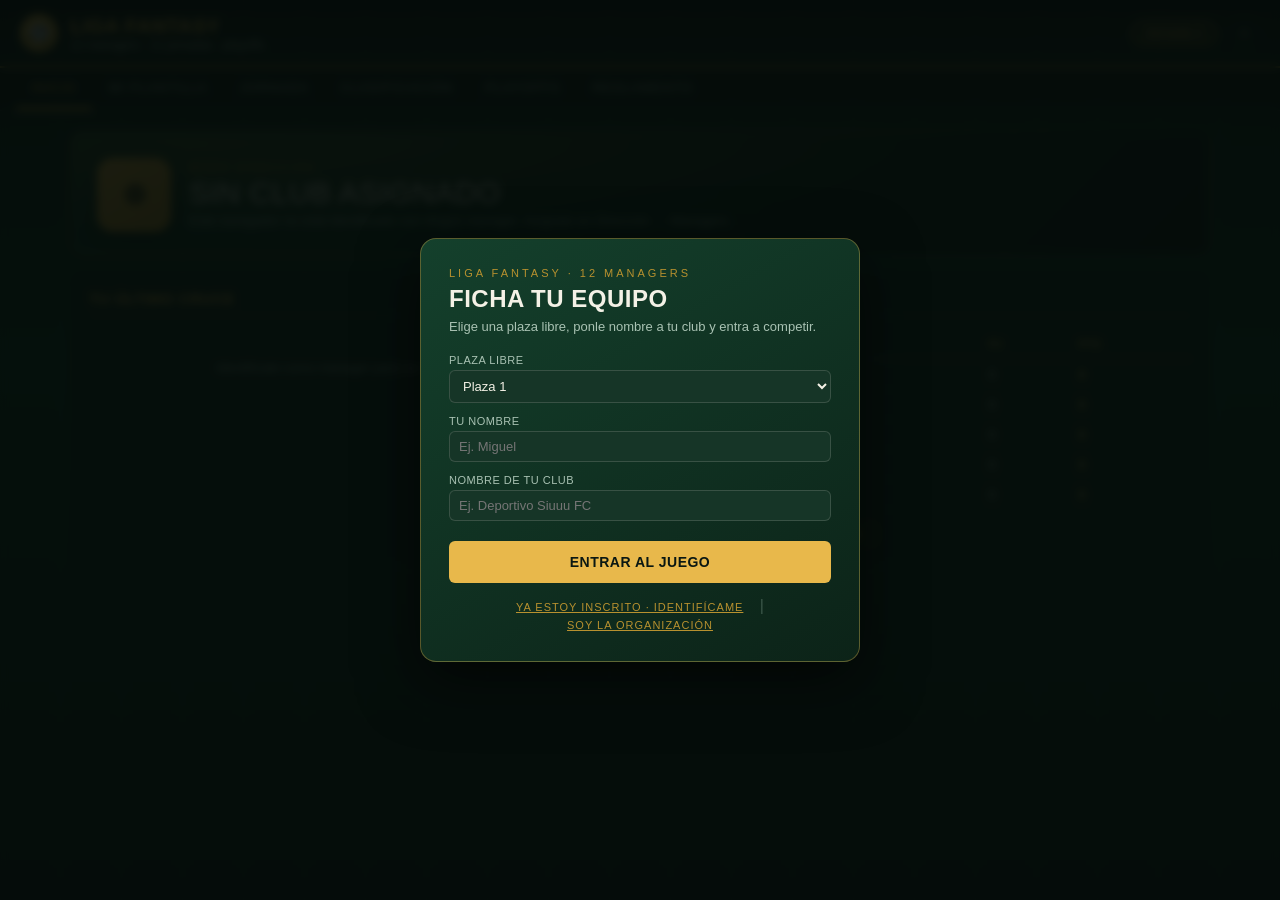
==== commit e52d4c6a: "Separar la vista del jugador del panel de dirección La app se abría en modo hoja de cálculo: 12 fich" ====
--- a/liga-fantasy (1).html
+++ b/liga-fantasy (1).html
@@ -7,19 +7,19 @@
 <style>
   :root{
     --pitch:#0d3b25;
-    --pitch-line:#f4f1e6;
     --night:#0a1712;
     --panel:#122a20;
     --panel-2:#163527;
+    --panel-3:#1b4030;
     --gold:#e8b84b;
     --gold-dim:#b8912f;
     --chalk:#f4f1e6;
     --chalk-dim:#a9c2b3;
     --red-card:#c1443a;
-    --yellow-card:#e8b84b;
     --win:#5fae7a;
     --lose:#c1443a;
     --draw:#a9c2b3;
+    --blue:#5f8bc7;
     --radius:10px;
   }
   *{box-sizing:border-box;}
@@ -33,66 +33,80 @@
     min-height:100vh;
   }
   h1,h2,h3,h4{
-    font-family:'Oswald',Arial Narrow,Arial,sans-serif;
-    letter-spacing:0.5px;
-    text-transform:uppercase;
-    margin:0 0 8px 0;
-  }
-  .num{ font-variant-numeric: tabular-nums; }
+    font-family:inherit; letter-spacing:0.5px; text-transform:uppercase; margin:0 0 8px 0;
+  }
+  .num{ font-variant-numeric:tabular-nums; }
+
+  /* ---------- HEADER ---------- */
   header.top{
     display:flex; align-items:center; justify-content:space-between;
-    padding:18px 22px;
-    background:linear-gradient(180deg, rgba(0,0,0,0.35), transparent);
+    padding:14px 20px; gap:12px;
+    background:linear-gradient(180deg, rgba(0,0,0,0.45), transparent);
     border-bottom:2px solid var(--gold-dim);
   }
-  header.top .brand{ display:flex; align-items:center; gap:12px; }
+  header.top .brand{ display:flex; align-items:center; gap:12px; min-width:0; }
   header.top .crest{
-    width:38px;height:38px;border-radius:50%;
+    width:38px;height:38px;border-radius:50%;flex:0 0 auto;
     background:radial-gradient(circle at 35% 30%, var(--gold), var(--gold-dim));
     display:flex;align-items:center;justify-content:center;
     font-weight:bold;color:var(--night);font-size:18px;
   }
-  header.top h1{ font-size:22px; color:var(--gold); margin:0; }
-  header.top .sub{ font-size:12px; color:var(--chalk-dim); text-transform:none; letter-spacing:0; }
-
+  header.top h1{ font-size:20px; color:var(--gold); margin:0; white-space:nowrap; }
+  header.top .sub{ font-size:12px; color:var(--chalk-dim); text-transform:none; letter-spacing:0;
+    overflow:hidden; text-overflow:ellipsis; white-space:nowrap; }
+  .hdr-right{ display:flex; align-items:center; gap:10px; flex:0 0 auto; }
+  .jornada-pill{
+    background:rgba(232,184,75,0.14); border:1px solid var(--gold-dim); color:var(--gold);
+    border-radius:20px; padding:5px 14px; font-size:12px; letter-spacing:0.5px; white-space:nowrap;
+  }
+  .gear{
+    background:transparent; border:1px solid rgba(244,241,230,0.14); color:rgba(169,194,179,0.55);
+    width:32px; height:32px; border-radius:50%; cursor:pointer; font-size:14px; line-height:1;
+    display:flex; align-items:center; justify-content:center; padding:0;
+  }
+  .gear:hover{ color:var(--gold); border-color:var(--gold-dim); }
+  .gear.on{ color:var(--gold); border-color:var(--gold); background:rgba(232,184,75,0.12); }
+
+  /* ---------- NAV ---------- */
   nav.tabs{
     display:flex; flex-wrap:wrap; gap:2px;
-    padding:0 18px; background:rgba(0,0,0,0.25);
+    padding:0 16px; background:rgba(0,0,0,0.3);
     border-bottom:1px solid rgba(244,241,230,0.1);
   }
   nav.tabs button{
     background:transparent; border:none; color:var(--chalk-dim);
-    padding:12px 16px; font-family:inherit; font-size:13px;
+    padding:12px 15px; font-family:inherit; font-size:13px;
     text-transform:uppercase; letter-spacing:1px; cursor:pointer;
     border-bottom:3px solid transparent;
   }
   nav.tabs button:hover{ color:var(--chalk); }
   nav.tabs button.active{ color:var(--gold); border-bottom:3px solid var(--gold); }
-
-  main{ padding:20px; max-width:1200px; margin:0 auto; }
+  nav.tabs button.admin-tab{ color:var(--blue); }
+  nav.tabs button.admin-tab.active{ color:var(--gold); }
+  .hidden{ display:none !important; }
+
+  main{ padding:20px; max-width:1180px; margin:0 auto; }
   .view{ display:none; }
   .view.active{ display:block; }
 
   .card{
-    background:var(--panel);
-    border:1px solid rgba(244,241,230,0.08);
-    border-radius:var(--radius);
-    padding:18px;
-    margin-bottom:16px;
+    background:var(--panel); border:1px solid rgba(244,241,230,0.08);
+    border-radius:var(--radius); padding:18px; margin-bottom:16px;
   }
   .card h2{ color:var(--gold); font-size:15px; border-bottom:1px solid rgba(244,241,230,0.12); padding-bottom:8px; margin-bottom:14px;}
+  .card h3{ color:var(--gold); font-size:13px; }
   .grid{ display:grid; gap:12px; }
   .grid.cols-2{ grid-template-columns:1fr 1fr; }
   .grid.cols-3{ grid-template-columns:repeat(3,1fr); }
   .grid.cols-4{ grid-template-columns:repeat(4,1fr); }
-  @media (max-width:800px){ .grid.cols-2,.grid.cols-3,.grid.cols-4{ grid-template-columns:1fr; } }
+  @media (max-width:860px){ .grid.cols-2,.grid.cols-3,.grid.cols-4{ grid-template-columns:1fr; } }
 
   label{ font-size:11px; text-transform:uppercase; letter-spacing:0.5px; color:var(--chalk-dim); display:block; margin-bottom:4px; }
-  input[type=text], input[type=number], select{
+  input[type=text], input[type=number], input[type=password], select, textarea{
     width:100%; background:var(--panel-2); border:1px solid rgba(244,241,230,0.15);
     color:var(--chalk); padding:7px 9px; border-radius:6px; font-family:inherit; font-size:13px;
   }
-  input:focus, select:focus{ outline:2px solid var(--gold); }
+  input:focus, select:focus, textarea:focus{ outline:2px solid var(--gold); }
   input[type=number]{ text-align:center; }
 
   button.btn{
@@ -102,9 +116,11 @@
   }
   button.btn:hover{ background:#f3c862; }
   button.btn.ghost{ background:transparent; border:1px solid var(--gold-dim); color:var(--gold); }
+  button.btn.ghost:hover{ background:rgba(232,184,75,0.1); }
   button.btn.danger{ background:var(--red-card); color:var(--chalk); }
   button.btn:disabled{ opacity:0.4; cursor:not-allowed; }
   button.btn.small{ padding:5px 10px; font-size:11px; }
+  button.btn.big{ padding:13px 26px; font-size:14px; }
 
   table{ width:100%; border-collapse:collapse; font-size:13px; }
   table th{ text-align:left; color:var(--gold); text-transform:uppercase; font-size:11px; letter-spacing:0.5px;
@@ -116,6 +132,7 @@
   .badge.win{ background:var(--win); color:var(--night); }
   .badge.lose{ background:var(--lose); color:var(--chalk); }
   .badge.draw{ background:var(--draw); color:var(--night); }
+  .badge.soft{ background:rgba(244,241,230,0.1); color:var(--chalk-dim); }
 
   .pos-tag{ font-size:10px; padding:1px 6px; border-radius:4px; text-transform:uppercase; font-weight:bold; }
   .pos-GK{ background:#4b6ea8; color:#fff; }
@@ -123,213 +140,354 @@
   .pos-MF{ background:#c98a2c; color:#fff; }
   .pos-FW{ background:#c1443a; color:#fff; }
 
-  .pitch-mini{
-    background:repeating-linear-gradient(0deg, rgba(244,241,230,0.04) 0 30px, rgba(244,241,230,0.08) 30px 31px);
-    border:1px solid rgba(244,241,230,0.15); border-radius:8px; padding:12px;
-  }
-
-  .matchup-card{
-    background:var(--panel-2); border-radius:8px; margin-bottom:10px;
-    border-left:3px solid var(--gold-dim); overflow:hidden;
-  }
-  .matchup-card.expanded{ border-left-color:var(--gold); }
-  .matchup{
-    display:grid; grid-template-columns:1fr auto 1fr auto; align-items:center; gap:14px;
-    padding:12px 16px; cursor:pointer;
-  }
-  .matchup:hover{ background:rgba(244,241,230,0.03); }
-  .matchup .side{ font-size:14px; font-weight:bold; }
-  .matchup .side.right{ text-align:right; }
-  .matchup .score{ font-size:22px; font-weight:bold; color:var(--gold); min-width:70px; text-align:center; }
-  .matchup .cats{ font-size:11px; color:var(--chalk-dim); text-align:center; }
-  .matchup .chevron{ font-size:12px; color:var(--gold-dim); transition:transform 0.2s; }
-  .matchup-card.expanded .chevron{ transform:rotate(180deg); color:var(--gold); }
-
-  .scoreboard{ padding:4px 18px 16px; border-top:1px solid rgba(244,241,230,0.08); }
-  .scoreboard-cat{ padding:10px 0; border-bottom:1px solid rgba(244,241,230,0.06); }
-  .scoreboard-cat:last-child{ border-bottom:none; }
-  .scoreboard-cat .sc-head{ display:flex; justify-content:space-between; align-items:baseline; margin-bottom:6px; }
-  .scoreboard-cat .sc-label{ font-size:11px; text-transform:uppercase; letter-spacing:0.5px; color:var(--chalk-dim); }
-  .scoreboard-cat .sc-icon{ margin-right:6px; }
-  .scoreboard-cat .sc-score{ font-size:16px; font-weight:bold; font-variant-numeric:tabular-nums; }
-  .scoreboard-cat .sc-score .win{ color:var(--win); }
-  .scoreboard-cat .sc-score .lose{ color:var(--chalk-dim); }
-  .scoreboard-cat .sc-score .tiev{ color:var(--gold); }
-  .sc-bar{ display:flex; height:8px; border-radius:4px; overflow:hidden; background:rgba(244,241,230,0.08); }
-  .sc-bar .fillA{ background:linear-gradient(90deg, var(--gold-dim), var(--gold)); }
-  .sc-bar .fillB{ background:linear-gradient(90deg, #5f8bc7, #3d5f8f); }
-  .sc-pt-badge{ font-size:10px; padding:1px 7px; border-radius:10px; background:rgba(244,241,230,0.1); color:var(--chalk-dim); margin-left:8px; }
-  .scoreboard-summary{ display:flex; justify-content:space-between; align-items:center; padding:12px 0 6px; }
-  .scoreboard-summary .total{ font-size:26px; font-weight:bold; color:var(--gold); }
-  .editStatsLink{ font-size:11px; color:var(--gold); text-decoration:underline; cursor:pointer; background:none; border:none; font-family:inherit; padding:0; }
-
-  .cat-row{ display:grid; grid-template-columns:1fr 60px 60px 60px; align-items:center; gap:8px; padding:8px 0; border-bottom:1px solid rgba(244,241,230,0.06); }
-  .cat-row .label{ font-size:12px; }
-  .cat-row .val{ text-align:center; font-weight:bold; font-size:15px; }
-  .cat-row .val.mine{ color:var(--win); }
-  .cat-row .val.theirs{ color:var(--lose); }
-  .cat-row .val.tied{ color:var(--gold); }
-  .cat-row .pt{ text-align:center; font-size:11px; color:var(--chalk-dim);}
-
   .club-tag{ font-size:11px; color:var(--chalk-dim); }
-
   .toolbar{ display:flex; gap:8px; align-items:center; flex-wrap:wrap; margin-bottom:14px; }
   .pill{ background:var(--panel-2); border-radius:20px; padding:6px 14px; font-size:12px; }
-
-  .lineup-row{ display:grid; grid-template-columns:34px 1.6fr 1.2fr 90px; gap:8px; align-items:center; padding:5px 0; }
-  .slot-num{ width:24px; height:24px; border-radius:50%; background:var(--gold); color:var(--night); font-weight:bold; font-size:11px; display:flex; align-items:center; justify-content:center; }
-
   .warn{ color:var(--red-card); font-size:12px; margin-top:6px; }
   .ok{ color:var(--win); font-size:12px; margin-top:6px; }
-
-  .bracket-col{ display:flex; flex-direction:column; gap:20px; justify-content:center; }
-  .bracket-wrap{ display:flex; gap:30px; overflow-x:auto; padding-bottom:10px; }
-  .bracket-match{
-    background:var(--panel-2); border-radius:8px; padding:10px 12px; min-width:190px;
-    border-left:3px solid var(--gold-dim);
-  }
-  .bracket-match .p{ display:flex; justify-content:space-between; font-size:12px; padding:3px 0; }
+  .empty{ text-align:center; color:var(--chalk-dim); padding:30px; font-size:13px; }
+  .flex-between{ display:flex; justify-content:space-between; align-items:center; gap:10px; }
+  footer.foot{ text-align:center; color:rgba(169,194,179,0.5); font-size:11px; padding:24px; }
+
+  /* ---------- HERO (INICIO) ---------- */
+  .hero{
+    position:relative; overflow:hidden; border-radius:14px; margin-bottom:16px;
+    background:
+      radial-gradient(ellipse at 12% 10%, rgba(232,184,75,0.16), transparent 55%),
+      linear-gradient(135deg, #14402c 0%, #0c2a1d 55%, #0a1712 100%);
+    border:1px solid rgba(232,184,75,0.28);
+    padding:26px 26px 22px;
+  }
+  .hero::after{
+    content:''; position:absolute; right:-70px; top:-70px; width:280px; height:280px; border-radius:50%;
+    border:2px solid rgba(244,241,230,0.05); pointer-events:none;
+  }
+  .hero::before{
+    content:''; position:absolute; right:-140px; bottom:-160px; width:340px; height:340px; border-radius:50%;
+    border:2px solid rgba(244,241,230,0.04); pointer-events:none;
+  }
+  .hero-top{ display:flex; align-items:center; gap:18px; flex-wrap:wrap; position:relative; z-index:1; }
+  .crest-big{
+    width:74px; height:74px; border-radius:16px; flex:0 0 auto;
+    background:linear-gradient(150deg, var(--gold), var(--gold-dim));
+    color:#0a1712; font-size:26px; font-weight:bold; letter-spacing:-1px;
+    display:flex; align-items:center; justify-content:center;
+    box-shadow:0 6px 22px rgba(0,0,0,0.45);
+  }
+  .hero-id{ min-width:0; }
+  .hero-eyebrow{ font-size:11px; letter-spacing:2px; color:var(--gold-dim); text-transform:uppercase; }
+  .hero-team{ font-size:30px; line-height:1.1; color:var(--chalk); margin:2px 0 4px; text-transform:uppercase; letter-spacing:0.5px; }
+  .hero-owner{ font-size:13px; color:var(--chalk-dim); }
+  .hero-rank{ margin-left:auto; text-align:right; }
+  .hero-rank .pos{ font-size:44px; line-height:1; color:var(--gold); font-weight:bold; }
+  .hero-rank .lbl{ font-size:11px; letter-spacing:1.5px; color:var(--chalk-dim); text-transform:uppercase; }
+  @media (max-width:700px){ .hero-rank{ margin-left:0; text-align:left; } .hero-team{ font-size:24px; } }
+
+  .tiles{ display:grid; grid-template-columns:repeat(4,1fr); gap:10px; margin-top:22px; position:relative; z-index:1; }
+  @media (max-width:700px){ .tiles{ grid-template-columns:repeat(2,1fr); } }
+  .tile{ background:rgba(10,23,18,0.55); border:1px solid rgba(244,241,230,0.08); border-radius:10px; padding:12px 14px; }
+  .tile .v{ font-size:24px; font-weight:bold; color:var(--chalk); font-variant-numeric:tabular-nums; }
+  .tile .k{ font-size:10px; letter-spacing:1.2px; color:var(--chalk-dim); text-transform:uppercase; margin-top:2px; }
+  .dots{ display:flex; gap:4px; margin-top:5px; }
+  .dot{ width:16px; height:16px; border-radius:4px; font-size:10px; font-weight:bold; display:flex; align-items:center; justify-content:center; color:var(--night); }
+  .dot.W{ background:var(--win); } .dot.D{ background:var(--draw); } .dot.L{ background:var(--lose); color:var(--chalk); }
+  .dot.none{ background:rgba(244,241,230,0.1); color:var(--chalk-dim); }
+
+  .next-strip{
+    display:flex; align-items:center; gap:14px; flex-wrap:wrap;
+    margin-top:20px; padding:14px 16px; border-radius:10px; position:relative; z-index:1;
+    background:rgba(10,23,18,0.55); border:1px solid rgba(232,184,75,0.2);
+  }
+  .next-strip .vs{ font-size:12px; color:var(--gold-dim); letter-spacing:2px; text-transform:uppercase; }
+  .next-strip .rival{ font-size:19px; color:var(--chalk); text-transform:uppercase; }
+  .next-strip .rival small{ display:block; font-size:11px; color:var(--chalk-dim); text-transform:none; letter-spacing:0; }
+  .next-strip .cta{ margin-left:auto; display:flex; align-items:center; gap:10px; }
+  @media (max-width:700px){ .next-strip .cta{ margin-left:0; } }
+
+  /* ---------- BIG SCOREBOARD ---------- */
+  .bigscore{
+    display:grid; grid-template-columns:1fr auto 1fr; align-items:center; gap:10px;
+    padding:22px 18px 18px;
+    background:linear-gradient(180deg, rgba(232,184,75,0.08), transparent 70%);
+    border-bottom:1px solid rgba(244,241,230,0.1);
+  }
+  .bs-side{ display:flex; flex-direction:column; align-items:center; gap:7px; text-align:center; min-width:0; }
+  .crest-sm{
+    width:46px; height:46px; border-radius:12px; flex:0 0 auto;
+    background:linear-gradient(150deg, #2b5a42, #1a3628); color:var(--chalk-dim);
+    border:1px solid rgba(244,241,230,0.12);
+    font-size:16px; font-weight:bold; display:flex; align-items:center; justify-content:center;
+  }
+  .bs-side.winner .crest-sm{ background:linear-gradient(150deg, var(--gold), var(--gold-dim)); color:#0a1712; border-color:var(--gold); }
+  .bs-name{ font-size:15px; text-transform:uppercase; letter-spacing:0.5px; line-height:1.15; }
+  .bs-side.winner .bs-name{ color:var(--gold); font-weight:bold; }
+  .bs-owner{ font-size:11px; color:var(--chalk-dim); }
+  .bs-mid{ text-align:center; padding:0 6px; }
+  .bs-nums{ font-size:52px; line-height:1; font-weight:bold; font-variant-numeric:tabular-nums; letter-spacing:-1px; white-space:nowrap; }
+  .bs-nums .sep{ color:var(--chalk-dim); font-weight:normal; margin:0 6px; font-size:34px; vertical-align:middle; }
+  .bs-nums .hi{ color:var(--gold); }
+  .bs-nums .lo{ color:rgba(244,241,230,0.55); }
+  .bs-nums .eq{ color:var(--chalk); }
+  .bs-caption{ font-size:10px; letter-spacing:2px; color:var(--chalk-dim); text-transform:uppercase; margin-top:5px; }
+  .bs-pts{ font-size:11px; color:var(--gold-dim); margin-top:7px; text-transform:uppercase; letter-spacing:1px; }
+  @media (max-width:620px){ .bs-nums{ font-size:38px; } .bs-name{ font-size:12px; } .crest-sm{ width:36px;height:36px;font-size:13px; } }
+
+  /* ---------- CATEGORY BREAKDOWN ---------- */
+  .catbox{ padding:6px 18px 16px; }
+  .catbox-title{ font-size:10px; letter-spacing:2px; color:var(--chalk-dim); text-transform:uppercase;
+    padding:12px 0 8px; border-bottom:1px solid rgba(244,241,230,0.07); margin-bottom:4px; }
+  .cat{ display:grid; grid-template-columns:52px 1fr 52px; align-items:center; gap:10px;
+    padding:9px 0; border-bottom:1px solid rgba(244,241,230,0.05); }
+  .cat:last-child{ border-bottom:none; }
+  .cat-val{ font-size:20px; font-weight:bold; text-align:center; font-variant-numeric:tabular-nums; color:rgba(244,241,230,0.5); }
+  .cat-val.wa{ color:var(--win); }
+  .cat-val.wb{ color:var(--blue); }
+  .cat-val.t{ color:var(--gold); }
+  .cat-core{ min-width:0; }
+  .cat-head{ display:flex; justify-content:space-between; align-items:baseline; gap:8px; margin-bottom:5px; }
+  .cat-name{ font-size:11px; text-transform:uppercase; letter-spacing:1px; color:var(--chalk-dim); white-space:nowrap; overflow:hidden; text-overflow:ellipsis; }
+  .cat-name .ic{ margin-right:6px; }
+  .cat-pt{ font-size:10px; padding:2px 8px; border-radius:10px; background:rgba(244,241,230,0.08);
+    color:var(--chalk-dim); white-space:nowrap; letter-spacing:0.5px; }
+  .cat-pt.a{ background:rgba(95,174,122,0.18); color:var(--win); }
+  .cat-pt.b{ background:rgba(95,139,199,0.18); color:var(--blue); }
+  .cat-pt.t{ background:rgba(232,184,75,0.16); color:var(--gold); }
+  .cat-bar{ display:flex; height:7px; border-radius:4px; overflow:hidden; background:rgba(244,241,230,0.07); }
+  .cat-bar .fa{ background:linear-gradient(90deg, #4a8f66, var(--win)); }
+  .cat-bar .fb{ background:linear-gradient(90deg, var(--blue), #3d5f8f); }
+  .cat-legend{ display:flex; justify-content:space-between; font-size:10px; color:var(--chalk-dim);
+    padding:10px 0 0; text-transform:uppercase; letter-spacing:1px; }
+  .cat-legend .sw{ display:inline-block; width:9px; height:9px; border-radius:3px; margin-right:5px; vertical-align:-1px; }
+  .cat-legend .sa{ background:var(--win); } .cat-legend .sb{ background:var(--blue); }
+
+  /* ---------- MATCH CARDS ---------- */
+  .match-featured{
+    background:var(--panel); border:1px solid rgba(232,184,75,0.3); border-radius:14px;
+    overflow:hidden; margin-bottom:16px;
+  }
+  .match-flag{ background:rgba(232,184,75,0.12); color:var(--gold); font-size:10px; letter-spacing:2px;
+    text-transform:uppercase; padding:7px 18px; border-bottom:1px solid rgba(232,184,75,0.2); }
+  .mini-match{
+    background:var(--panel-2); border-radius:10px; margin-bottom:9px; overflow:hidden;
+    border-left:3px solid rgba(232,184,75,0.35);
+  }
+  .mini-match.open{ border-left-color:var(--gold); }
+  .mini-head{ display:grid; grid-template-columns:1fr 96px 1fr 18px; align-items:center; gap:10px;
+    padding:12px 15px; cursor:pointer; }
+  .mini-head:hover{ background:rgba(244,241,230,0.03); }
+  .mini-head .t{ font-size:13px; text-transform:uppercase; letter-spacing:0.3px; }
+  .mini-head .t.r{ text-align:right; }
+  .mini-head .t.w{ color:var(--gold); font-weight:bold; }
+  .mini-head .sc{ text-align:center; font-size:20px; font-weight:bold; color:var(--chalk); font-variant-numeric:tabular-nums; }
+  .mini-head .sc small{ display:block; font-size:9px; color:var(--chalk-dim); letter-spacing:1px; font-weight:normal; }
+  .mini-head .chev{ color:var(--gold-dim); font-size:11px; transition:transform 0.2s; text-align:center; }
+  .mini-match.open .chev{ transform:rotate(180deg); color:var(--gold); }
+  .mini-body{ display:none; border-top:1px solid rgba(244,241,230,0.07); }
+  .mini-match.open .mini-body{ display:block; }
+  @media (max-width:620px){ .mini-head{ grid-template-columns:1fr 70px 1fr 14px; } .mini-head .t{ font-size:11px; } }
+
+  .lineups-toggle{ text-align:center; padding:4px 0 14px; }
+  .lineups-toggle button{ background:none; border:none; color:var(--gold-dim); font-family:inherit;
+    font-size:11px; letter-spacing:1px; text-transform:uppercase; cursor:pointer; text-decoration:underline; }
+  .lineups-toggle button:hover{ color:var(--gold); }
+  .lineups-grid{ display:grid; grid-template-columns:1fr 1fr; gap:14px; padding:0 18px 18px; }
+  @media (max-width:700px){ .lineups-grid{ grid-template-columns:1fr; } }
+  .lineups-grid table{ font-size:12px; }
+
+  /* ---------- LINEUP EDITOR ---------- */
+  .jnav{ display:flex; align-items:center; gap:10px; }
+  .jnav button{ background:var(--panel-2); border:1px solid rgba(244,241,230,0.15); color:var(--gold);
+    width:30px; height:30px; border-radius:8px; cursor:pointer; font-family:inherit; font-size:13px; padding:0; }
+  .jnav button:hover:not(:disabled){ border-color:var(--gold); }
+  .jnav button:disabled{ opacity:0.25; cursor:not-allowed; }
+  .jnav .lbl{ font-size:15px; color:var(--gold); text-transform:uppercase; letter-spacing:1px; min-width:112px; text-align:center; }
+
+  .lineup-row{ display:grid; grid-template-columns:30px 46px 1.4fr 1.4fr; gap:9px; align-items:center; padding:5px 0; }
+  @media (max-width:700px){ .lineup-row{ grid-template-columns:26px 40px 1fr; } .lineup-row .pn{ grid-column:1/-1; } }
+  .slot-num{ width:26px; height:26px; border-radius:50%; background:rgba(232,184,75,0.15); color:var(--gold);
+    border:1px solid var(--gold-dim); font-weight:bold; font-size:11px; display:flex; align-items:center; justify-content:center; }
+  .lineup-block{ margin-bottom:14px; }
+  .lineup-block-h{ font-size:10px; letter-spacing:2px; color:var(--gold-dim); text-transform:uppercase;
+    padding-bottom:6px; margin-bottom:8px; border-bottom:1px solid rgba(244,241,230,0.07); }
+
+  /* ---------- STANDINGS ---------- */
+  .st-row .zone{ display:inline-block; width:3px; height:16px; border-radius:2px; vertical-align:-3px; margin-right:8px; }
+  .zone-top{ background:var(--win); } .zone-mid{ background:var(--gold-dim); } .zone-low{ background:var(--lose); }
+  tr.me td{ background:rgba(232,184,75,0.1) !important; }
+  tr.me td:first-child{ box-shadow:inset 3px 0 0 var(--gold); }
+  .legend{ display:flex; gap:16px; flex-wrap:wrap; font-size:11px; color:var(--chalk-dim); margin-top:12px; }
+
+  /* ---------- BRACKETS ---------- */
+  .bracket-wrap{ display:flex; gap:14px; overflow-x:auto; padding-bottom:10px; flex-wrap:wrap; }
+  .bracket-match{ background:var(--panel-2); border-radius:10px; padding:11px 13px; min-width:200px; flex:1 1 200px;
+    border-left:3px solid var(--gold-dim); }
+  .bracket-match.clickable{ cursor:pointer; }
+  .bracket-match.clickable:hover{ border-left-color:var(--gold); background:var(--panel-3); }
+  .bracket-match .p{ display:flex; justify-content:space-between; font-size:12px; padding:3px 0; gap:8px; }
   .bracket-match .p.winner{ color:var(--gold); font-weight:bold; }
-
-  footer.foot{ text-align:center; color:var(--chalk-dim); font-size:11px; padding:24px; }
-  .empty{ text-align:center; color:var(--chalk-dim); padding:30px; font-size:13px; }
-  .flex-between{ display:flex; justify-content:space-between; align-items:center; }
+  .bracket-match .seed{ font-size:10px; color:var(--chalk-dim); margin-right:5px; }
+
+  /* ---------- OVERLAY / GATE ---------- */
+  .overlay{
+    position:fixed; inset:0; z-index:100; display:flex; align-items:center; justify-content:center;
+    padding:20px; background:rgba(5,12,9,0.9); backdrop-filter:blur(4px);
+  }
+  .overlay.hidden{ display:none !important; }
+  .gate{
+    background:linear-gradient(150deg, #14402c, #0c2318); border:1px solid rgba(232,184,75,0.35);
+    border-radius:16px; padding:28px; width:100%; max-width:440px; box-shadow:0 20px 60px rgba(0,0,0,0.6);
+  }
+  .gate .kick{ font-size:11px; letter-spacing:3px; color:var(--gold-dim); text-transform:uppercase; }
+  .gate h2{ color:var(--chalk); font-size:24px; border:none; margin:6px 0 4px; }
+  .gate p.lead{ font-size:13px; color:var(--chalk-dim); margin:0 0 18px; line-height:1.5; }
+  .gate .field{ margin-bottom:12px; }
+  .gate .switch{ text-align:center; margin-top:14px; }
+  .gate .switch button{ background:none; border:none; color:var(--gold-dim); font-family:inherit; font-size:11px;
+    letter-spacing:1px; text-transform:uppercase; cursor:pointer; text-decoration:underline; }
+  .gate .switch button:hover{ color:var(--gold); }
+
+  /* ---------- PANEL ---------- */
+  .subtabs{ display:flex; flex-wrap:wrap; gap:6px; margin-bottom:16px; }
+  .subtabs button{
+    background:var(--panel-2); border:1px solid rgba(244,241,230,0.1); color:var(--chalk-dim);
+    padding:8px 13px; border-radius:20px; font-family:inherit; font-size:11px;
+    text-transform:uppercase; letter-spacing:1px; cursor:pointer;
+  }
+  .subtabs button:hover{ color:var(--chalk); }
+  .subtabs button.active{ background:var(--gold); border-color:var(--gold); color:var(--night); font-weight:bold; }
+  .panel-sec{ display:none; } .panel-sec.active{ display:block; }
+  .admin-note{ background:rgba(95,139,199,0.1); border-left:3px solid var(--blue); padding:10px 14px;
+    border-radius:6px; font-size:12px; color:var(--chalk-dim); margin-bottom:16px; line-height:1.5; }
+  .pitch-mini{ background:repeating-linear-gradient(0deg, rgba(244,241,230,0.04) 0 30px, rgba(244,241,230,0.08) 30px 31px);
+    border:1px solid rgba(244,241,230,0.15); border-radius:8px; padding:12px; }
+  .jchip{ display:inline-flex; align-items:center; gap:6px; background:var(--panel-2); border:1px solid rgba(244,241,230,0.12);
+    border-radius:8px; padding:7px 12px; font-size:12px; cursor:pointer; }
+  .jchip.cur{ border-color:var(--gold); background:rgba(232,184,75,0.14); color:var(--gold); }
 </style>
 </head>
 <body>
 
+<!-- ======================= ONBOARDING / IDENTITY GATE ======================= -->
+<div class="overlay hidden" id="welcomeOverlay">
+  <div class="gate">
+    <div class="kick">Liga Fantasy · 12 Managers</div>
+    <h2 id="welcomeTitle">Ficha tu equipo</h2>
+    <p class="lead" id="welcomeLead">Elige una plaza libre, ponle nombre a tu club y entra a competir.</p>
+
+    <div id="welcomeNew">
+      <div class="field">
+        <label>Plaza libre</label>
+        <select id="welcomeSlot"></select>
+      </div>
+      <div class="field">
+        <label>Tu nombre</label>
+        <input type="text" id="welcomeOwner" placeholder="Ej. Miguel" autocomplete="off">
+      </div>
+      <div class="field">
+        <label>Nombre de tu club</label>
+        <input type="text" id="welcomeTeam" placeholder="Ej. Deportivo Siuuu FC" autocomplete="off">
+      </div>
+      <button class="btn big" id="welcomeGo" style="width:100%;margin-top:8px;">Entrar al juego</button>
+      <div class="switch">
+        <button id="toWelcomeExisting">Ya estoy inscrito · identifícame</button>
+        <span style="color:rgba(169,194,179,0.3);margin:0 6px;">|</span>
+        <button id="welcomeAdmin">Soy la organización</button>
+      </div>
+    </div>
+
+    <div id="welcomeExisting" style="display:none;">
+      <div class="field">
+        <label>¿Cuál de estos eres?</label>
+        <select id="welcomeExistingSlot"></select>
+      </div>
+      <button class="btn big" id="welcomeGoExisting" style="width:100%;margin-top:8px;">Soy este</button>
+      <div class="switch"><button id="toWelcomeNew">Quiero fichar una plaza nueva</button></div>
+    </div>
+  </div>
+</div>
+
+<!-- ======================= PIN GATE ======================= -->
+<div class="overlay hidden" id="pinOverlay">
+  <div class="gate" style="max-width:360px;">
+    <div class="kick">Acceso restringido</div>
+    <h2>Panel de dirección</h2>
+    <p class="lead">Zona de la organización de la liga. Introduce el PIN.</p>
+    <div class="field">
+      <label>PIN</label>
+      <input type="password" id="pinInput" inputmode="numeric" placeholder="••••" autocomplete="off">
+    </div>
+    <div id="pinError" class="warn" style="display:none;">PIN incorrecto.</div>
+    <div style="display:flex;gap:8px;margin-top:12px;">
+      <button class="btn" id="pinGo" style="flex:1;">Entrar</button>
+      <button class="btn ghost" id="pinCancel">Cancelar</button>
+    </div>
+  </div>
+</div>
+
 <header class="top">
   <div class="brand">
     <div class="crest">⚽</div>
-    <div>
+    <div style="min-width:0;">
       <h1>Liga Fantasy</h1>
-      <div class="sub">12 managers · Solo ida · 11 jornadas</div>
+      <div class="sub" id="hdrSub">12 managers · 11 jornadas · playoffs</div>
     </div>
   </div>
-  <div>
-    <button class="btn ghost small" id="exportBtn">Exportar datos</button>
-    <button class="btn ghost small" id="importBtn">Importar</button>
-    <input type="file" id="importFile" style="display:none" accept=".json">
+  <div class="hdr-right">
+    <span class="jornada-pill" id="hdrJornada">Jornada 1</span>
+    <button class="gear" id="gearBtn" title="Panel de dirección">⚙</button>
   </div>
 </header>
 
-<nav class="tabs">
+<nav class="tabs" id="mainTabs">
   <button data-view="inicio" class="active">Inicio</button>
-  <button data-view="config">Configuración</button>
-  <button data-view="jugadores">Jugadores</button>
-  <button data-view="plantillas">Plantillas</button>
+  <button data-view="plantilla">Mi Plantilla</button>
   <button data-view="jornada">Jornada</button>
   <button data-view="clasificacion">Clasificación</button>
   <button data-view="playoffs">Playoffs</button>
   <button data-view="reglas">Reglamento</button>
+  <button data-view="panel" class="admin-tab hidden" id="panelTab">⚙ Dirección</button>
 </nav>
 
 <main>
 
   <!-- ===================== INICIO ===================== -->
   <div class="view active" id="view-inicio">
-    <div class="card">
-      <h2>Inscripción de managers</h2>
-      <p style="font-size:12px;color:var(--chalk-dim);margin-top:0;">Cada persona elige una plaza libre, pone su nombre y el nombre de su equipo. Se guarda en este navegador — si jugáis desde el mismo dispositivo, cada uno se inscribe por turno; si cada uno abre el archivo en su propio ordenador, tendréis que compartir luego los datos (exportar/importar) para juntar todas las inscripciones en una sola liga.</p>
-      <div class="grid cols-3" id="inicioSlots"></div>
+    <div id="inicioHero"></div>
+    <div class="grid cols-2">
+      <div class="card" style="margin-bottom:0;">
+        <h2>Tu último cruce</h2>
+        <div id="inicioLast"></div>
+      </div>
+      <div class="card" style="margin-bottom:0;">
+        <h2>Cabeza de la tabla</h2>
+        <div id="inicioTop"></div>
+      </div>
     </div>
   </div>
 
-  <!-- ===================== CONFIG ===================== -->
-  <div class="view" id="view-config">
-    <div class="card">
-      <h2>Managers (12)</h2>
-      <div class="grid cols-3" id="managerInputs"></div>
-      <div style="margin-top:12px;">
-        <button class="btn" id="saveManagers">Guardar nombres</button>
-        <span class="ok" id="managersSaved" style="display:none;">Guardado ✓</span>
-      </div>
-    </div>
-
-    <div class="card">
-      <h2>Equipos de Primera División</h2>
-      <p style="font-size:12px;color:var(--chalk-dim);margin-top:0;">Edita esta lista si la composición de la liga cambia de temporada. Cada equipo solo puede aportar 1 jugador a la plantilla de cada manager por jornada.</p>
-      <div class="grid cols-4" id="teamsList"></div>
-      <div style="margin-top:12px;display:flex;gap:8px;">
-        <input type="text" id="newTeamInput" placeholder="Añadir equipo…" style="max-width:220px;">
-        <button class="btn ghost small" id="addTeamBtn">+ Añadir</button>
-      </div>
-    </div>
-
-    <div class="card">
-      <h2>Calendario (round-robin, 11 jornadas)</h2>
-      <p style="font-size:12px;color:var(--chalk-dim);margin-top:0;">Generado automáticamente a partir del orden de los managers. Regenerar reordena los cruces (usa esto solo si cambias los managers).</p>
-      <button class="btn ghost small" id="regenScheduleBtn">Regenerar calendario</button>
-      <div id="scheduleOverview" style="margin-top:12px;"></div>
-    </div>
-  </div>
-
-  <!-- ===================== JUGADORES ===================== -->
-  <div class="view" id="view-jugadores">
-    <div class="card">
-      <h2>Base de datos de jugadores por equipo</h2>
-      <p style="font-size:12px;color:var(--chalk-dim);margin-top:0;">Añade aquí la plantilla real de cada equipo (nombre + posición) copiándola de Flashscore. Una vez cargados, en la pestaña Plantillas podrás elegir el jugador de una lista en vez de escribirlo. Actualiza esta lista cuando haya fichajes o bajas.</p>
-      <div class="toolbar">
-        <label style="margin:0;">Equipo</label>
-        <select id="jugadoresTeamSel"></select>
-        <span class="pill" id="jugadoresCount"></span>
-      </div>
-    </div>
-
-    <div class="card">
-      <h3 style="color:var(--gold);font-size:13px;">Añadir un jugador</h3>
-      <div class="grid cols-3">
-        <div><label>Nombre</label><input type="text" id="newPlayerName" placeholder="Ej. Vinícius Jr."></div>
-        <div><label>Posición</label>
-          <select id="newPlayerPos">
-            <option value="GK">Portero (GK)</option>
-            <option value="DF">Defensa (DF)</option>
-            <option value="MF">Centrocampista (MF)</option>
-            <option value="FW">Delantero (FW)</option>
-          </select>
-        </div>
-        <div style="display:flex;align-items:end;"><button class="btn" id="addPlayerBtn">+ Añadir jugador</button></div>
-      </div>
-    </div>
-
-    <div class="card">
-      <h3 style="color:var(--gold);font-size:13px;">Añadir varios a la vez (pegar desde Flashscore o Transfermarkt)</h3>
-      <p style="font-size:12px;color:var(--chalk-dim);margin-top:0;">Pega el bloque de la plantilla tal cual lo copies de la web (con fechas, valores de mercado, etc. — no pasa nada, se ignora automáticamente) o, si prefieres, escribe línea a línea con formato <code>Nombre - POS</code> (POS = GK, DF, MF o FW).</p>
-      <textarea id="bulkPlayerInput" rows="8" style="width:100%;background:var(--panel-2);border:1px solid rgba(244,241,230,0.15);color:var(--chalk);padding:9px;border-radius:6px;font-family:inherit;font-size:13px;" placeholder="Pega aquí el bloque completo de la plantilla…"></textarea>
-      <div style="margin-top:10px;"><button class="btn ghost" id="bulkAddPlayersBtn">Añadir todos</button></div>
-      <div id="bulkAddResult" style="margin-top:8px;"></div>
-    </div>
-
-    <div class="card">
-      <h3 style="color:var(--gold);font-size:13px;">Plantilla actual</h3>
-      <div id="teamPlayersList"></div>
-    </div>
-  </div>
-
-  <!-- ===================== PLANTILLAS ===================== -->
-  <div class="view" id="view-plantillas">
-    <div class="card">
-      <div class="toolbar">
-        <label style="margin:0;">Jornada</label>
-        <select id="plantillaJornadaSel"></select>
-        <label style="margin:0 0 0 16px;">Manager</label>
-        <select id="plantillaManagerSel"></select>
-      </div>
-    </div>
-
+  <!-- ===================== MI PLANTILLA ===================== -->
+  <div class="view" id="view-plantilla">
+    <div id="plantillaHead"></div>
     <div class="card" id="plantillaEditor"></div>
   </div>
 
   <!-- ===================== JORNADA ===================== -->
   <div class="view" id="view-jornada">
+    <div class="card" style="padding:14px 18px;">
+      <div class="flex-between">
+        <div class="jnav">
+          <button id="jPrev">‹</button>
+          <span class="lbl" id="jLabel">Jornada 1</span>
+          <button id="jNext">›</button>
+        </div>
+        <button class="btn ghost small" id="jNow">Ir a la actual</button>
+      </div>
+    </div>
+    <div id="jornadaFeatured"></div>
     <div class="card">
-      <div class="toolbar">
-        <label style="margin:0;">Jornada</label>
-        <select id="jornadaSel"></select>
-      </div>
-      <div id="jornadaFixtures"></div>
-    </div>
-    <div id="jornadaDetail"></div>
+      <h2 id="restTitle">Resto de la jornada</h2>
+      <div id="jornadaRest"></div>
+    </div>
   </div>
 
   <!-- ===================== CLASIFICACION ===================== -->
@@ -337,64 +495,224 @@
     <div class="card">
       <h2>Clasificación — Liga regular</h2>
       <div id="tablaClasificacion"></div>
+      <div class="legend">
+        <span><span class="zone zone-top"></span> 1º-8º · Playoff por el título</span>
+        <span><span class="zone zone-low"></span> 9º-12º · Playoff de consolación</span>
+      </div>
     </div>
   </div>
 
   <!-- ===================== PLAYOFFS ===================== -->
   <div class="view" id="view-playoffs">
     <div class="card">
-      <div class="flex-between">
-        <h2 style="border:none;margin:0;">Playoffs — Puestos 1º a 8º</h2>
-        <button class="btn small" id="generateBracketBtn">Generar/Actualizar bracket</button>
-      </div>
-      <p style="font-size:12px;color:var(--chalk-dim);">Cuartos: 1º-8º · 2º-7º · 3º-6º · 4º-5º. Series al mejor de 3. Factor cancha: P1 mejor clasificado en casa, P2 peor clasificado en casa, P3 mejor clasificado en casa. El de casa recibe el plus: +1 gol, +1 asist, +2 tarjetas, +3 pts equipo, +2 portería a 0, +3 faltas, +5 córners, +2 tiros a puerta.</p>
+      <h2>Playoffs — Puestos 1º a 8º</h2>
+      <p style="font-size:12px;color:var(--chalk-dim);margin-top:0;">Cuartos: 1º-8º · 2º-7º · 3º-6º · 4º-5º. Series al mejor de 3. Factor cancha: P1 y P3 en casa del mejor clasificado, P2 en casa del peor. El local recibe el plus: +1 gol, +1 asist, +2 tarjetas, +3 pts equipo, +2 portería a 0, +3 faltas, +5 córners, +2 tiros.</p>
       <div id="bracketTop" class="bracket-wrap"></div>
     </div>
     <div class="card">
-      <div class="flex-between">
-        <h2 style="border:none;margin:0;">Playoff de consolación — Puestos 9º a 12º</h2>
-        <button class="btn small" id="generateBracketBtnB">Generar/Actualizar</button>
-      </div>
-      <p style="font-size:12px;color:var(--chalk-dim);">9º-12º · 10º-11º, mismo formato al mejor de 3 con factor cancha alternado.</p>
+      <h2>Consolación — Puestos 9º a 12º</h2>
+      <p style="font-size:12px;color:var(--chalk-dim);margin-top:0;">9º-12º · 10º-11º, mismo formato al mejor de 3 con factor cancha alternado.</p>
       <div id="bracketBottom" class="bracket-wrap"></div>
     </div>
-    <div class="card" id="playoffSeriesEditor"></div>
+    <div class="card" id="playoffSeriesEditor" style="display:none;"></div>
   </div>
 
   <!-- ===================== REGLAS ===================== -->
   <div class="view" id="view-reglas">
     <div class="card">
       <h2>Reglamento</h2>
-      <h3 style="color:var(--gold);font-size:13px;">Plantillas</h3>
+      <h3>Plantillas</h3>
       <p style="font-size:13px;line-height:1.6;">11 titulares elegidos de toda la Primera División, máximo 1 jugador por equipo real. Formación libre entre las disponibles. La alineación se confirma antes del inicio de la jornada. Si el equipo real de un jugador no juega esa jornada (aplazado/suspendido), ese jugador no puntúa en ninguna categoría.</p>
-      <h3 style="color:var(--gold);font-size:13px;">8 categorías por jornada</h3>
+      <h3>8 categorías por jornada</h3>
       <table>
         <tr><th>Categoría</th><th>Reparto de puntos</th></tr>
-        <tr><td>Goles</td><td>Delantero/Centrocampista: 1 · Defensa/Portero: 2</td></tr>
-        <tr><td>Asistencias</td><td>Todas las posiciones: 1</td></tr>
-        <tr><td>Tarjetas</td><td>Amarilla: 1 · Doble amarilla: 3 · Roja directa: 5 (gana quien MÁS acumule)</td></tr>
-        <tr><td>Puntos por equipo</td><td>Puntos reales de liga del club de cada jugador esa jornada</td></tr>
-        <tr><td>Portería a 0</td><td>Portero: 3 · Defensa: 2 · Centrocampista: 1 · Delantero: 1</td></tr>
-        <tr><td>Faltas</td><td>1 cada una (gana quien MÁS haga)</td></tr>
-        <tr><td>Córners</td><td>Suma de córners del equipo real de cada jugador</td></tr>
-        <tr><td>Tiros a puerta</td><td>Portero/Defensa: 3 · Centrocampista: 2 · Delantero: 1</td></tr>
+        <tr><td>⚽ Goles</td><td>Delantero/Centrocampista: 1 · Defensa/Portero: 2</td></tr>
+        <tr><td>🎯 Asistencias</td><td>Todas las posiciones: 1</td></tr>
+        <tr><td>🟨 Tarjetas</td><td>Amarilla: 1 · Doble amarilla: 3 · Roja directa: 5 (gana quien MÁS acumule)</td></tr>
+        <tr><td>🏆 Puntos por equipo</td><td>Puntos reales de liga del club de cada jugador esa jornada</td></tr>
+        <tr><td>🧤 Portería a 0</td><td>Portero: 3 · Defensa: 2 · Centrocampista: 1 · Delantero: 1</td></tr>
+        <tr><td>⚠️ Faltas</td><td>1 cada una (gana quien MÁS haga)</td></tr>
+        <tr><td>🚩 Córners</td><td>Suma de córners del equipo real de cada jugador</td></tr>
+        <tr><td>🥅 Tiros a puerta</td><td>Portero/Defensa: 3 · Centrocampista: 2 · Delantero: 1</td></tr>
       </table>
-      <h3 style="color:var(--gold);font-size:13px;margin-top:14px;">Resultado del cruce</h3>
+      <h3 style="margin-top:14px;">Resultado del cruce</h3>
       <p style="font-size:13px;line-height:1.6;">Cada categoría reparte 1 subpunto: al que la gane, o 1 a cada uno si hay empate. Quien sume más subpuntos gana el cruce y se lleva 3 puntos de liga. Si el total de subpuntos también queda igualado, 1 punto de liga para cada uno.</p>
-      <h3 style="color:var(--gold);font-size:13px;margin-top:14px;">Playoffs</h3>
+      <h3 style="margin-top:14px;">Playoffs</h3>
       <p style="font-size:13px;line-height:1.6;">Clasifican los 8 primeros: cuartos 1º-8º, 2º-7º, 3º-6º, 4º-5º. Los 4 últimos juegan su propio playoff de consolación para las plazas 9ª-12ª. Series al mejor de 3 (2 victorias pasan de ronda); si un lado gana 2-0, el tercer partido se juega igualmente. Factor cancha por partido de la serie: P1 lo tiene el mejor clasificado en liga regular, P2 el peor clasificado, P3 el mejor clasificado de nuevo. Solo el que juega en casa ese partido recibe el plus de categorías.</p>
     </div>
   </div>
 
+  <!-- ===================== PANEL DE DIRECCION ===================== -->
+  <div class="view" id="view-panel">
+    <div class="subtabs" id="panelSubtabs">
+      <button data-sec="jornadas" class="active">Jornada actual</button>
+      <button data-sec="stats">Cargar resultados</button>
+      <button data-sec="managers">Managers</button>
+      <button data-sec="equipos">Equipos y jugadores</button>
+      <button data-sec="calendario">Calendario</button>
+      <button data-sec="playoffs">Playoffs</button>
+      <button data-sec="datos">Datos y PIN</button>
+    </div>
+
+    <!-- JORNADA ACTUAL -->
+    <div class="panel-sec active" id="sec-jornadas">
+      <div class="admin-note">La jornada que marques aquí es la que ven todos los jugadores al entrar, y la que se les abre en «Mi Plantilla».</div>
+      <div class="card">
+        <h2>Jornada en juego</h2>
+        <div id="panelJornadaChips" style="display:flex;flex-wrap:wrap;gap:8px;"></div>
+      </div>
+      <div class="card">
+        <h2>Estado de las alineaciones</h2>
+        <div id="panelLineupStatus"></div>
+      </div>
+    </div>
+
+    <!-- CARGAR RESULTADOS -->
+    <div class="panel-sec" id="sec-stats">
+      <div class="admin-note">Elige el cruce y mete los datos. Primero los datos del club real (puntos de liga, córners, portería a 0) y después las estadísticas de cada jugador.</div>
+      <div class="card">
+        <div class="toolbar">
+          <label style="margin:0;">Jornada</label>
+          <select id="statsJornadaSel" style="max-width:150px;"></select>
+          <label style="margin:0 0 0 12px;">Cruce</label>
+          <select id="statsMatchSel" style="max-width:340px;"></select>
+        </div>
+      </div>
+      <div id="statsEditor"></div>
+    </div>
+
+    <!-- MANAGERS -->
+    <div class="panel-sec" id="sec-managers">
+      <div class="admin-note">Nombre del club y persona detrás de cada plaza. «Liberar» deja la plaza libre para que otro se inscriba.</div>
+      <div class="card">
+        <h2>Managers (12)</h2>
+        <div id="panelManagers"></div>
+        <div style="margin-top:14px;">
+          <button class="btn" id="savePanelManagers">Guardar</button>
+          <span class="ok" id="panelManagersSaved" style="display:none;">Guardado ✓</span>
+        </div>
+      </div>
+      <div class="card">
+        <h2>Quién soy en este navegador</h2>
+        <p style="font-size:12px;color:var(--chalk-dim);margin-top:0;">Cambia la identidad activa de este dispositivo (útil si varios jugáis desde el mismo ordenador).</p>
+        <div class="toolbar">
+          <select id="panelMeSel" style="max-width:300px;"></select>
+          <button class="btn ghost small" id="panelMeSave">Cambiar</button>
+        </div>
+      </div>
+    </div>
+
+    <!-- EQUIPOS Y JUGADORES -->
+    <div class="panel-sec" id="sec-equipos">
+      <div class="admin-note">Esta es la base de datos de la que los jugadores eligen a sus futbolistas. Ellos no la ven: solo ven los desplegables ya rellenos en «Mi Plantilla».</div>
+      <div class="card">
+        <h2>Equipos de Primera División</h2>
+        <div class="grid cols-4" id="teamsList"></div>
+        <div style="margin-top:12px;display:flex;gap:8px;">
+          <input type="text" id="newTeamInput" placeholder="Añadir equipo…" style="max-width:220px;">
+          <button class="btn ghost small" id="addTeamBtn">+ Añadir</button>
+        </div>
+      </div>
+      <div class="card">
+        <h2>Plantillas reales</h2>
+        <div class="toolbar">
+          <label style="margin:0;">Equipo</label>
+          <select id="jugadoresTeamSel" style="max-width:250px;"></select>
+          <span class="pill" id="jugadoresCount"></span>
+        </div>
+        <div class="grid cols-3" style="align-items:end;">
+          <div><label>Nombre</label><input type="text" id="newPlayerName" placeholder="Ej. Vinícius Jr."></div>
+          <div><label>Posición</label>
+            <select id="newPlayerPos">
+              <option value="GK">Portero (GK)</option>
+              <option value="DF">Defensa (DF)</option>
+              <option value="MF">Centrocampista (MF)</option>
+              <option value="FW">Delantero (FW)</option>
+            </select>
+          </div>
+          <div><button class="btn" id="addPlayerBtn">+ Añadir jugador</button></div>
+        </div>
+        <h3 style="margin-top:20px;">Pegar varios a la vez</h3>
+        <p style="font-size:12px;color:var(--chalk-dim);margin-top:0;">Pega el bloque de la plantilla tal cual de Flashscore/Transfermarkt (fechas y valores se ignoran) o línea a línea con formato <code>Nombre - POS</code>.</p>
+        <textarea id="bulkPlayerInput" rows="6" placeholder="Pega aquí el bloque completo de la plantilla…"></textarea>
+        <div style="margin-top:10px;"><button class="btn ghost" id="bulkAddPlayersBtn">Añadir todos</button></div>
+        <div id="bulkAddResult" style="margin-top:8px;"></div>
+        <h3 style="margin-top:20px;">Plantilla cargada</h3>
+        <div id="teamPlayersList"></div>
+      </div>
+    </div>
+
+    <!-- CALENDARIO -->
+    <div class="panel-sec" id="sec-calendario">
+      <div class="admin-note">Round-robin de 11 jornadas generado a partir del orden de los managers. Regenerar solo si cambias la composición de la liga.</div>
+      <div class="card">
+        <h2>Calendario</h2>
+        <button class="btn ghost small" id="regenScheduleBtn">Regenerar calendario</button>
+        <div id="scheduleOverview" style="margin-top:14px;"></div>
+      </div>
+    </div>
+
+    <!-- PLAYOFFS -->
+    <div class="panel-sec" id="sec-playoffs">
+      <div class="admin-note">Genera los brackets cuando termine la liga regular y carga los subpuntos de cada partido de las series.</div>
+      <div class="card">
+        <div class="flex-between">
+          <h2 style="border:none;margin:0;">Bracket 1º-8º</h2>
+          <button class="btn small" id="generateBracketBtn">Generar / Actualizar</button>
+        </div>
+        <div id="panelBracketTop" class="bracket-wrap" style="margin-top:14px;"></div>
+      </div>
+      <div class="card">
+        <div class="flex-between">
+          <h2 style="border:none;margin:0;">Bracket 9º-12º</h2>
+          <button class="btn small" id="generateBracketBtnB">Generar / Actualizar</button>
+        </div>
+        <div id="panelBracketBottom" class="bracket-wrap" style="margin-top:14px;"></div>
+      </div>
+      <div class="card" id="panelSeriesEditor" style="display:none;"></div>
+    </div>
+
+    <!-- DATOS -->
+    <div class="panel-sec" id="sec-datos">
+      <div class="admin-note">Los datos viven en el navegador (localStorage). Exporta para hacer copia o para juntar las inscripciones de varios dispositivos en una sola liga.</div>
+      <div class="card">
+        <h2>Copia de seguridad</h2>
+        <div style="display:flex;gap:8px;flex-wrap:wrap;">
+          <button class="btn ghost" id="exportBtn">Exportar datos (.json)</button>
+          <button class="btn ghost" id="importBtn">Importar datos</button>
+          <input type="file" id="importFile" style="display:none" accept=".json">
+        </div>
+      </div>
+      <div class="card">
+        <h2>PIN del panel</h2>
+        <div class="grid cols-3" style="align-items:end;">
+          <div><label>PIN actual</label><input type="text" id="pinCurrent" readonly></div>
+          <div><label>Nuevo PIN</label><input type="text" id="pinNew" inputmode="numeric" placeholder="4 dígitos"></div>
+          <div><button class="btn" id="pinSave">Cambiar PIN</button></div>
+        </div>
+        <div id="pinSaveMsg" style="margin-top:8px;"></div>
+      </div>
+      <div class="card">
+        <h2>Zona peligrosa</h2>
+        <p style="font-size:12px;color:var(--chalk-dim);margin-top:0;">Borra toda la liga de este navegador y vuelve a empezar de cero.</p>
+        <button class="btn danger" id="resetAllBtn">Borrar toda la liga</button>
+      </div>
+    </div>
+  </div>
+
 </main>
 
-<footer class="foot">Datos guardados en este navegador (localStorage). Usa "Exportar datos" para hacer copia de seguridad.</footer>
-
+<footer class="foot" id="footNote">Liga Fantasy · datos guardados en este navegador</footer>
 <script>
 /* ============================================================
-   DATA MODEL & PERSISTENCE
+   CONSTANTES DE JUEGO
    ============================================================ */
 const STORAGE_KEY = 'ligaFantasyData_v1';
+const ME_KEY      = 'ligaFantasyMe_v1';     // identidad de ESTE navegador (no se exporta)
+const ADMIN_KEY   = 'ligaFantasyAdmin_v1';  // desbloqueo del panel (solo esta sesión)
+const N_MANAGERS  = 12;
+const N_JORNADAS  = 11;
+const DEFAULT_PIN = '1975';
 
 const DEFAULT_TEAMS = [
   "Real Madrid","FC Barcelona","Atlético de Madrid","Athletic Club","Real Sociedad",
@@ -417,19 +735,22 @@
 };
 
 const CATEGORY_DEFS = [
-  {key:'goles', label:'Goles', higherWins:true},
-  {key:'asistencias', label:'Asistencias', higherWins:true},
-  {key:'tarjetas', label:'Tarjetas', higherWins:true},
-  {key:'ptsEquipo', label:'Puntos por equipo', higherWins:true},
-  {key:'porteria0', label:'Portería a 0', higherWins:true},
-  {key:'faltas', label:'Faltas', higherWins:true},
-  {key:'corners', label:'Córners', higherWins:true},
-  {key:'tiros', label:'Tiros a puerta', higherWins:true},
+  {key:'goles',       label:'Goles',            icon:'⚽'},
+  {key:'asistencias', label:'Asistencias',      icon:'🎯'},
+  {key:'tarjetas',    label:'Tarjetas',         icon:'🟨'},
+  {key:'ptsEquipo',   label:'Puntos por equipo',icon:'🏆'},
+  {key:'porteria0',   label:'Portería a 0',     icon:'🧤'},
+  {key:'faltas',      label:'Faltas',           icon:'⚠️'},
+  {key:'corners',     label:'Córners',          icon:'🚩'},
+  {key:'tiros',       label:'Tiros a puerta',   icon:'🥅'},
 ];
 
-const HOME_BONUS = {
-  goles:1, asistencias:1, tarjetas:2, ptsEquipo:3, porteria0:2, faltas:3, corners:5, tiros:2
-};
+const HOME_BONUS = { goles:1, asistencias:1, tarjetas:2, ptsEquipo:3, porteria0:2, faltas:3, corners:5, tiros:2 };
+const GOAL_WEIGHT       = {FW:1, MF:1, DF:2, GK:2};
+const CLEANSHEET_WEIGHT = {GK:3, DF:2, MF:1, FW:1};
+const SHOTS_WEIGHT      = {GK:3, DF:3, MF:2, FW:1};
+const POS_ORDER         = {GK:0, DF:1, MF:2, FW:3};
+const POS_LABEL         = {GK:'Portero', DF:'Defensas', MF:'Centro del campo', FW:'Delanteros'};
 
 const SPANISH_POS_MAP = {
   'portero':'GK', 'guardameta':'GK',
@@ -441,222 +762,8 @@
   'delantero centro':'FW', 'delantero':'FW'
 };
 
-function parseBulkPlayers(text){
-  const lines = text.split('\n').map(l=>l.trim()).filter(Boolean);
-  const results = [];
-  const seen = new Set();
-  function add(name, pos){
-    name = name.replace(/\s{2,}/g,' ').trim();
-    if(!name) return;
-    const k = name.toLowerCase();
-    if(seen.has(k)) return;
-    seen.add(k);
-    results.push({name, pos});
-  }
-  // Strategy A: simple "Nombre - POS" / "Nombre, POS" lines
-  lines.forEach(line=>{
-    const m = line.match(/^(.+?)[-–,]\s*(GK|DF|MF|FW)\s*$/i);
-    if(m) add(m[1].trim(), m[2].toUpperCase());
-  });
-  // Strategy B: Transfermarkt-style block paste (name line directly above a Spanish position line)
-  for(let i=0;i<lines.length;i++){
-    const key = lines[i].toLowerCase();
-    if(SPANISH_POS_MAP[key]){
-      const pos = SPANISH_POS_MAP[key];
-      for(let j=i-1;j>=0 && j>=i-4;j--){
-        const cand = lines[j];
-        if(/^\d+(\s|$)/.test(cand)) continue; // squad number (possibly with prior-club text)
-        if(/mill\.|€|\d{1,2}\/\d{1,2}\/\d{4}/.test(cand)) continue; // value / birthdate line
-        if(SPANISH_POS_MAP[cand.toLowerCase()]) continue; // another position label
-        const candName = cand.split('\t')[0].trim();
-        if(candName.length>1){ add(candName, pos); break; }
-      }
-    }
-  }
-  return results;
-}
-
 const SEED_PLAYERS = {
   "Real Madrid": [
-    {name:"Thibaut Courtois", pos:"GK"}, {name:"Andriy Lunin", pos:"GK"},
-    {name:"Dean Huijsen", pos:"DF"}, {name:"Ibrahima Konaté", pos:"DF"}, {name:"Raúl Asencio", pos:"DF"},
-    {name:"Éder Militão", pos:"DF"}, {name:"Antonio Rüdiger", pos:"DF"}, {name:"Marc Cucurella", pos:"DF"},
-    {name:"Álvaro Carreras", pos:"DF"}, {name:"Ferland Mendy", pos:"DF"}, {name:"Trent Alexander-Arnold", pos:"DF"},
-    {name:"Denzel Dumfries", pos:"DF"},
-    {name:"Aurélien Tchouaméni", pos:"MF"}, {name:"Federico Valverde", pos:"MF"}, {name:"Eduardo Camavinga", pos:"MF"},
-    {name:"Thiago Pitarch", pos:"MF"}, {name:"Jorge Cestero", pos:"MF"}, {name:"Jude Bellingham", pos:"MF"},
-    {name:"Arda Güler", pos:"MF"}, {name:"Bernardo Silva", pos:"MF"},
-    {name:"Vinicius Junior", pos:"FW"}, {name:"Yan Diomande", pos:"FW"}, {name:"Rodrygo", pos:"FW"},
-    {name:"Brahim Díaz", pos:"FW"}, {name:"Kylian Mbappé", pos:"FW"}, {name:"Endrick", pos:"FW"}, {name:"Carlos Espí", pos:"FW"}
-  ],
-  "FC Barcelona": [
-    {name:"Joan García", pos:"GK"}, {name:"Wojciech Szczęsny", pos:"GK"},
-    {name:"Pau Cubarsí", pos:"DF"}, {name:"Eric García", pos:"DF"}, {name:"Gerard Martín", pos:"DF"},
-    {name:"Andreas Christensen", pos:"DF"}, {name:"Álvaro Cortés", pos:"DF"}, {name:"Alejandro Balde", pos:"DF"},
-    {name:"Jules Koundé", pos:"DF"}, {name:"Héctor Fort", pos:"DF"}, {name:"João Cancelo", pos:"DF"}, {name:"Xavi Espart", pos:"DF"},
-    {name:"Rodri", pos:"MF"}, {name:"Marc Bernal", pos:"MF"}, {name:"Marc Casadó", pos:"MF"},
-    {name:"Pedri", pos:"MF"}, {name:"Frenkie de Jong", pos:"MF"}, {name:"Gavi", pos:"MF"},
-    {name:"Guille Fernández", pos:"MF"}, {name:"Brian Fariñas", pos:"MF"}, {name:"Fermín López", pos:"MF"},
-    {name:"Dani Olmo", pos:"MF"}, {name:"Toni Fernández", pos:"MF"},
-    {name:"Anthony Gordon", pos:"FW"}, {name:"Raphinha", pos:"FW"}, {name:"Jesse Bisiwu", pos:"FW"},
-    {name:"Lamine Yamal", pos:"FW"}, {name:"Karim Adeyemi", pos:"FW"}, {name:"Roony Bardghji", pos:"FW"},
-    {name:"Hamza Abdelkarim", pos:"FW"}
-  ],
-  "Atlético de Madrid": [
-    {name:"Jan Oblak", pos:"GK"}, {name:"Juan Musso", pos:"GK"},
-    {name:"Cristian Romero", pos:"DF"}, {name:"Dávid Hancko", pos:"DF"}, {name:"Marc Pubill", pos:"DF"},
-    {name:"Robin Le Normand", pos:"DF"}, {name:"José María Giménez", pos:"DF"}, {name:"Dani Martinez", pos:"DF"},
-    {name:"Jorge Domínguez", pos:"DF"}, {name:"Alejandro Grimaldo", pos:"DF"}, {name:"Marcos Llorente", pos:"DF"},
-    {name:"Morten Hjulmand", pos:"MF"}, {name:"Pablo Barrios", pos:"MF"}, {name:"Rodrigo Mendoza", pos:"MF"},
-    {name:"Johnny Cardoso", pos:"MF"}, {name:"Obed Vargas", pos:"MF"}, {name:"Koke", pos:"MF"},
-    {name:"Kang-in Lee", pos:"MF"}, {name:"Thomas Lemar", pos:"MF"},
-    {name:"Álex Baena", pos:"FW"}, {name:"Ademola Lookman", pos:"FW"}, {name:"Carlos Martín", pos:"FW"},
-    {name:"Arnau Ortiz", pos:"FW"}, {name:"Giuliano Simeone", pos:"FW"}, {name:"Julián Alvarez", pos:"FW"},
-    {name:"Alexander Sørloth", pos:"FW"}
-  ],
-  "Villarreal": [
-    {name:"Luiz Júnior", pos:"GK"}, {name:"Péter Gulácsi", pos:"GK"}, {name:"Rubén Gómez", pos:"GK"},
-    {name:"Renato Veiga", pos:"DF"}, {name:"Logan Costa", pos:"DF"}, {name:"Pau Navarro", pos:"DF"},
-    {name:"Juan Foyth", pos:"DF"}, {name:"Willy Kambwala", pos:"DF"}, {name:"Carlos Romero", pos:"DF"},
-    {name:"Sergi Cardona", pos:"DF"}, {name:"Santiago Mouriño", pos:"DF"}, {name:"Alex Freeman", pos:"DF"},
-    {name:"Pape Gueye", pos:"MF"}, {name:"Santi Comesaña", pos:"MF"}, {name:"Carlos Macià", pos:"MF"}, {name:"Alassane Diatta", pos:"MF"},
-    {name:"Alberto Moleiro", pos:"FW"}, {name:"Ilias Akhomach", pos:"FW"}, {name:"Tajon Buchanan", pos:"FW"},
-    {name:"Nicolas Pépé", pos:"FW"}, {name:"Georges Mikautadze", pos:"FW"}, {name:"Tani Oluwaseyi", pos:"FW"},
-    {name:"Ayoze Pérez", pos:"FW"}, {name:"Gerard Moreno", pos:"FW"}
-  ],
-  "Real Betis": [
-    {name:"Álvaro Valles", pos:"GK"}, {name:"Diego Conde", pos:"GK"},
-    {name:"Natan", pos:"DF"}, {name:"Valentín Gómez", pos:"DF"}, {name:"Diego Llorente", pos:"DF"}, {name:"Marc Bartra", pos:"DF"},
-    {name:"Fran García", pos:"DF"}, {name:"Junior Firpo", pos:"DF"}, {name:"Ángel Ortiz", pos:"DF"}, {name:"Héctor Bellerín", pos:"DF"},
-    {name:"Facundo Bernal", pos:"MF"}, {name:"Marc Roca", pos:"MF"}, {name:"Nelson Deossa", pos:"MF"}, {name:"Pablo Fornals", pos:"MF"},
-    {name:"Álvaro Fidalgo", pos:"MF"}, {name:"Giovani Lo Celso", pos:"MF"}, {name:"Isco", pos:"MF"}, {name:"Iker Losada", pos:"MF"},
-    {name:"Abde Ezzalzouli", pos:"FW"}, {name:"Rodrigo Riquelme", pos:"FW"}, {name:"Antony", pos:"FW"},
-    {name:"Pablo García", pos:"FW"}, {name:"Aitor Ruibal", pos:"FW"}, {name:"Troy Parrott", pos:"FW"},
-    {name:"Cucho Hernández", pos:"FW"}, {name:"Gonzalo Petit", pos:"FW"}
-  ],
-  "Real Sociedad": [
-    {name:"Álex Remiro", pos:"GK"}, {name:"Unai Marrero", pos:"GK"},
-    {name:"Jon Martín", pos:"DF"}, {name:"Igor Zubeldia", pos:"DF"}, {name:"Jon Pacheco", pos:"DF"},
-    {name:"Sergio Gómez", pos:"DF"}, {name:"Aihen Muñoz", pos:"DF"}, {name:"Jon Aramburu", pos:"DF"}, {name:"Álvaro Odriozola", pos:"DF"},
-    {name:"Jon Gorrotxategi", pos:"MF"}, {name:"Beñat Turrientes", pos:"MF"}, {name:"Luka Sucic", pos:"MF"},
-    {name:"Carlos Soler", pos:"MF"}, {name:"Yangel Herrera", pos:"MF"}, {name:"Arsen Zakharyan", pos:"MF"},
-    {name:"Pablo Marín", pos:"MF"}, {name:"Mikel Goti", pos:"MF"},
-    {name:"Ander Barrenetxea", pos:"FW"}, {name:"Gonçalo Guedes", pos:"FW"}, {name:"Takefusa Kubo", pos:"FW"},
-    {name:"Job Ochieng", pos:"FW"}, {name:"Mikel Oyarzabal", pos:"FW"}, {name:"Orri Óskarsson", pos:"FW"}, {name:"Jon Karrikaburu", pos:"FW"}
-  ],
-  "Athletic Club": [
-    {name:"Unai Simón", pos:"GK"}, {name:"Álex Padilla", pos:"GK"},
-    {name:"Dani Vivian", pos:"DF"}, {name:"Aymeric Laporte", pos:"DF"}, {name:"Aitor Paredes", pos:"DF"}, {name:"Yeray Álvarez", pos:"DF"},
-    {name:"Unai Egiluz", pos:"DF"}, {name:"Adama Boiro", pos:"DF"}, {name:"Yuri Berchiche", pos:"DF"}, {name:"Jesús Areso", pos:"DF"},
-    {name:"Hugo Rincón", pos:"DF"}, {name:"Andoni Gorosabel", pos:"DF"},
-    {name:"Mikel Jauregizar", pos:"MF"}, {name:"Beñat Prados", pos:"MF"}, {name:"Alejandro Rego", pos:"MF"}, {name:"Selton Sánchez", pos:"MF"},
-    {name:"Iñigo Ruiz de Galarreta", pos:"MF"}, {name:"Unai Vencedor", pos:"MF"}, {name:"Beñat Gerenabarrena", pos:"MF"},
-    {name:"Oihan Sancet", pos:"MF"}, {name:"Peio Canales", pos:"MF"},
-    {name:"Nico Williams", pos:"FW"}, {name:"Álex Berenguer", pos:"FW"}, {name:"Álvaro Djaló", pos:"FW"}, {name:"Nico Serrano", pos:"FW"},
-    {name:"Iñaki Williams", pos:"FW"}, {name:"Robert Navarro", pos:"FW"}, {name:"Gorka Guruzeta", pos:"FW"}, {name:"Maroan Sannadi", pos:"FW"}
-  ],
-  "Celta de Vigo": [
-    {name:"Ionuț Radu", pos:"GK"}, {name:"Altay Bayındır", pos:"GK"}, {name:"Iván Villar", pos:"GK"},
-    {name:"Javi Rodríguez", pos:"DF"}, {name:"Carl Starfelt", pos:"DF"}, {name:"Abdoulaye Faye", pos:"DF"}, {name:"Yoel Lago", pos:"DF"},
-    {name:"Marcos Alonso", pos:"DF"}, {name:"Javi Galán", pos:"DF"}, {name:"Sergio Carreira", pos:"DF"}, {name:"Javi Rueda", pos:"DF"}, {name:"Álvaro Núñez", pos:"DF"},
-    {name:"Ilaix Moriba", pos:"MF"}, {name:"Miguel Román", pos:"MF"}, {name:"Aleix Febas", pos:"MF"},
-    {name:"Williot Swedberg", pos:"FW"}, {name:"Hugo Álvarez", pos:"FW"}, {name:"Ferran Jutglà", pos:"FW"},
-    {name:"Jones El-Abdellaoui", pos:"FW"}, {name:"Carles Pérez", pos:"FW"}, {name:"Hugo González", pos:"FW"},
-    {name:"Pablo Durán", pos:"FW"}, {name:"Borja Iglesias", pos:"FW"}, {name:"Iago Aspas", pos:"FW"}
-  ],
-  "Sevilla": [
-    {name:"Odysseas Vlachodimos", pos:"GK"}, {name:"Fran González", pos:"GK"},
-    {name:"Kike Salas", pos:"DF"}, {name:"Arouna Sangante", pos:"DF"}, {name:"Andrés Castrín", pos:"DF"}, {name:"Marcão", pos:"DF"}, {name:"Fábio Cardoso", pos:"DF"},
-    {name:"Gabriel Suazo", pos:"DF"}, {name:"Adrià Pedrosa", pos:"DF"}, {name:"Julio Díaz", pos:"DF"}, {name:"José Ángel Carmona", pos:"DF"}, {name:"Juan Iglesias", pos:"DF"},
-    {name:"Lucien Agoumé", pos:"MF"}, {name:"Giorgi Kochorashvili", pos:"MF"}, {name:"Jon Guridi", pos:"MF"}, {name:"Manu Bueno", pos:"MF"}, {name:"Nico Guillén", pos:"MF"}, {name:"Peque Fernández", pos:"MF"},
-    {name:"Rubén Vargas", pos:"FW"}, {name:"Oso", pos:"FW"}, {name:"Chidera Ejuke", pos:"FW"}, {name:"Alfon González", pos:"FW"}, {name:"Miguel Sierra", pos:"FW"},
-    {name:"Robbie Ure", pos:"FW"}, {name:"Isaac Romero", pos:"FW"}
-  ],
-  "Valencia": [
-    {name:"Kayne van Oevelen", pos:"GK"}, {name:"Stole Dimitrievski", pos:"GK"}, {name:"Cristian Rivero", pos:"GK"},
-    {name:"César Tárrega", pos:"DF"}, {name:"Justin de Haas", pos:"DF"}, {name:"José Copete", pos:"DF"}, {name:"Mouctar Diakhaby", pos:"DF"}, {name:"Iker Córdoba", pos:"DF"},
-    {name:"José Gayà", pos:"DF"}, {name:"Jesús Vázquez", pos:"DF"}, {name:"Pablo Maffeo", pos:"DF"}, {name:"Dimitri Foulquier", pos:"DF"},
-    {name:"Pepelu", pos:"MF"}, {name:"Guido Rodríguez", pos:"MF"}, {name:"Aliou Dieng", pos:"MF"}, {name:"Javi Guerra", pos:"MF"}, {name:"Filip Ugrinic", pos:"MF"},
-    {name:"André Almeida", pos:"MF"}, {name:"Dani Raba", pos:"MF"},
-    {name:"Arnaut Danjuma", pos:"FW"}, {name:"Ryunosuke Sato", pos:"FW"}, {name:"Sergi Canós", pos:"FW"}, {name:"Diego López", pos:"FW"}, {name:"Luis Rioja", pos:"FW"},
-    {name:"Hugo Duro", pos:"FW"}, {name:"Umar Sadiq", pos:"FW"}, {name:"Alberto Marí", pos:"FW"}
-  ],
-  "Espanyol": [
-    {name:"Marko Dmitrovic", pos:"GK"}, {name:"Ángel Fortuño", pos:"GK"},
-    {name:"Vanja Drkusic", pos:"DF"}, {name:"Clemens Riedel", pos:"DF"}, {name:"Unai Núñez", pos:"DF"}, {name:"Leandro Cabrera", pos:"DF"},
-    {name:"Quilindschy Hartman", pos:"DF"}, {name:"Roger Hinojo", pos:"DF"}, {name:"Omar El Hilali", pos:"DF"}, {name:"Rubén Sánchez", pos:"DF"},
-    {name:"Urko González de Zárate", pos:"MF"}, {name:"Gabriel Moscardo", pos:"MF"}, {name:"Pol Lozano", pos:"MF"},
-    {name:"Edu Expósito", pos:"MF"}, {name:"Rafel Bauzà", pos:"MF"}, {name:"Álex Calatrava", pos:"MF"}, {name:"Javi Hernández", pos:"MF"},
-    {name:"Javi Puado", pos:"FW"}, {name:"Pere Milla", pos:"FW"}, {name:"Tyrhys Dolan", pos:"FW"}, {name:"Jofre Carreras", pos:"FW"},
-    {name:"Roberto Fernández", pos:"FW"}, {name:"Marcos Fernández", pos:"FW"}, {name:"Kike García", pos:"FW"}
-  ],
-  "Getafe": [
-    {name:"David Soria", pos:"GK"}, {name:"Jiri Letacek", pos:"GK"},
-    {name:"Abdel Abqar", pos:"DF"}, {name:"Zaid Romero", pos:"DF"}, {name:"Sebastián Boselli", pos:"DF"}, {name:"Juan Berrocal", pos:"DF"},
-    {name:"Dakonam Djené", pos:"DF"}, {name:"Saba Sazonov", pos:"DF"}, {name:"Jean Ives Valou", pos:"DF"},
-    {name:"Johan Mojica", pos:"DF"}, {name:"Davinchi", pos:"DF"}, {name:"Andrés García", pos:"DF"}, {name:"Kiko Femenía", pos:"DF"}, {name:"Ismael Bekhoucha", pos:"DF"},
-    {name:"Mario Martín", pos:"MF"}, {name:"Orel Mangala", pos:"MF"}, {name:"Yvan Neyou", pos:"MF"},
-    {name:"Ramón Terrats", pos:"MF"}, {name:"Francho Serrano", pos:"MF"}, {name:"Javi Muñoz", pos:"MF"},
-    {name:"Juanmi", pos:"FW"}, {name:"Álex Sancris", pos:"FW"}, {name:"Christantus Uche", pos:"FW"},
-    {name:"Martín Satriano", pos:"FW"}, {name:"Enes Ünal", pos:"FW"}, {name:"Borja Mayoral", pos:"FW"}
-  ],
-  "Levante": [
-    {name:"Mathew Ryan", pos:"GK"}, {name:"Pablo Campos", pos:"GK"}, {name:"Dani Martín", pos:"GK"}, {name:"Álex Primo", pos:"GK"},
-    {name:"Adrián Dela", pos:"DF"}, {name:"Ifeanyi Ndukwe", pos:"DF"}, {name:"Aïssa Mandi", pos:"DF"}, {name:"Jorge Cabello", pos:"DF"},
-    {name:"Manu Sánchez", pos:"DF"}, {name:"Marc Santos", pos:"DF"}, {name:"Jeremy Toljan", pos:"DF"}, {name:"Xavi Grande", pos:"DF"}, {name:"Nacho Pérez", pos:"DF"},
-    {name:"Oriol Rey", pos:"MF"}, {name:"Enzo Bardeli", pos:"MF"}, {name:"Hugo Sotelo", pos:"MF"}, {name:"Jon Ander Olasagasti", pos:"MF"},
-    {name:"Dani Requena", pos:"MF"}, {name:"Carlos Álvarez", pos:"MF"},
-    {name:"Thiago Fernández", pos:"FW"}, {name:"Roger Brugué", pos:"FW"}, {name:"Paco Cortés", pos:"FW"}, {name:"Kareem Tunde", pos:"FW"},
-    {name:"Víctor García", pos:"FW"}, {name:"Tay Abed", pos:"FW"}, {name:"Karl Etta Eyong", pos:"FW"}, {name:"Iván Romero", pos:"FW"}, {name:"Yanis Musuayi", pos:"FW"}
-  ],
-  "Racing de Santander": [
-    {name:"Julen Agirrezabala", pos:"GK"}, {name:"Simon Eriksson", pos:"GK"},
-    {name:"Facundo González", pos:"DF"}, {name:"Pedro Felipe", pos:"DF"}, {name:"Manu Hernando", pos:"DF"}, {name:"Pablo Ramón", pos:"DF"},
-    {name:"Jorge Salinas", pos:"DF"}, {name:"Álvaro Mantilla", pos:"DF"},
-    {name:"Maguette Gueye", pos:"MF"}, {name:"Gustavo Puerta", pos:"MF"}, {name:"Iván Martín", pos:"MF"}, {name:"Sergio Martínez", pos:"MF"},
-    {name:"Íñigo Sainz-Maza", pos:"MF"}, {name:"Sergio Canales", pos:"MF"},
-    {name:"Iñigo Vicente", pos:"FW"}, {name:"Andrés Martín", pos:"FW"}, {name:"Yassir Zabiri", pos:"FW"},
-    {name:"Giorgi Guliashvili", pos:"FW"}, {name:"Asier Villalibre", pos:"FW"}, {name:"Juan Carlos Arana", pos:"FW"}
-  ],
-  "Deportivo de La Coruña": [
-    {name:"Leo Román", pos:"GK"}, {name:"Álvaro Ferllo", pos:"GK"}, {name:"Germán Parreño", pos:"GK"}, {name:"Eric Puerto", pos:"GK"},
-    {name:"Lucas Noubi", pos:"DF"}, {name:"Dani Barcia", pos:"DF"}, {name:"Bright Ede", pos:"DF"}, {name:"Arnau Comas", pos:"DF"},
-    {name:"Angeliño", pos:"DF"}, {name:"Giacomo Quagliata", pos:"DF"}, {name:"Adrià Altimira", pos:"DF"}, {name:"Miguel Loureiro", pos:"DF"}, {name:"Ximo Navarro", pos:"DF"},
-    {name:"Lorenzo Amatucci", pos:"MF"}, {name:"Riki Rodríguez", pos:"MF"}, {name:"Diego Villares", pos:"MF"}, {name:"Noé Carrillo", pos:"MF"},
-    {name:"Teun Gijselhart", pos:"MF"}, {name:"Charlie Patiño", pos:"MF"}, {name:"José Ángel Jurado", pos:"MF"}, {name:"Mario Soriano", pos:"MF"}, {name:"Jonathan Asp Jensen", pos:"MF"},
-    {name:"Yeremay Hernández", pos:"FW"}, {name:"David Mella", pos:"FW"}, {name:"Luismi Cruz", pos:"FW"},
-    {name:"Bil Nsongo", pos:"FW"}, {name:"Pierre-Emerick Aubameyang", pos:"FW"}, {name:"Zakaria Eddahchouri", pos:"FW"}, {name:"Kevin Sánchez", pos:"FW"}
-  ],
-  "Elche": [
-    {name:"Alejandro Iturbe", pos:"GK"}, {name:"Matías Dituro", pos:"GK"},
-    {name:"David Affengruber", pos:"DF"}, {name:"Víctor Chust", pos:"DF"}, {name:"John Donald", pos:"DF"}, {name:"Matia Barzic", pos:"DF"},
-    {name:"Bambo Diaby", pos:"DF"}, {name:"Pedro Bigas", pos:"DF"}, {name:"Buba Sangaré", pos:"DF"},
-    {name:"Marc Aguado", pos:"MF"}, {name:"Federico Redondo", pos:"MF"}, {name:"Martim Neto", pos:"MF"}, {name:"Gonzalo Villar", pos:"MF"},
-    {name:"Javi Morcillo", pos:"MF"}, {name:"Facundo Buonanotte", pos:"MF"}, {name:"Adam Boayar", pos:"MF"}, {name:"Ali Houary", pos:"MF"},
-    {name:"Germán Valera", pos:"FW"}, {name:"Lucas Cepeda", pos:"FW"}, {name:"Tete Morente", pos:"FW"}, {name:"Yago Santiago", pos:"FW"},
-    {name:"Rafa Núñez", pos:"FW"}, {name:"Grady Diangana", pos:"FW"}, {name:"Josan", pos:"FW"},
-    {name:"Ezequiel Ponce", pos:"FW"}, {name:"Fer Niño", pos:"FW"}, {name:"Abiel Osorio", pos:"FW"}
-  ],
-  "Rayo Vallecano": [
-    {name:"Augusto Batalla", pos:"GK"}, {name:"Dani Cárdenas", pos:"GK"},
-    {name:"Marash Kumbulla", pos:"DF"}, {name:"Luiz Felipe", pos:"DF"}, {name:"Jozhua Vertrouwd", pos:"DF"}, {name:"Florian Lejeune", pos:"DF"},
-    {name:"Pelayo Fernández", pos:"DF"}, {name:"Andrei Rațiu", pos:"DF"}, {name:"Iván Balliu", pos:"DF"},
-    {name:"Pedro Díaz", pos:"MF"}, {name:"Unai López", pos:"MF"}, {name:"Óscar Valentín", pos:"MF"}, {name:"Pathé Ciss", pos:"MF"},
-    {name:"Randy Nteka", pos:"MF"}, {name:"Isi Palazón", pos:"MF"},
-    {name:"Giorgi Tsitaishvili", pos:"FW"}, {name:"Álvaro García", pos:"FW"}, {name:"Jorge de Frutos", pos:"FW"}, {name:"Fran Pérez", pos:"FW"},
-    {name:"Alemão", pos:"FW"}, {name:"Sergio Camello", pos:"FW"}, {name:"Raúl de Tomás", pos:"FW"}, {name:"Etienne Eto'o", pos:"FW"}
-  ],
-  "Osasuna": [
-    {name:"Sergio Herrera", pos:"GK"}, {name:"Aitor Fernández", pos:"GK"},
-    {name:"Enzo Boyomo", pos:"DF"}, {name:"Jorge Herrando", pos:"DF"}, {name:"Alejandro Catena", pos:"DF"}, {name:"Rockson Yeboah", pos:"DF"},
-    {name:"Abel Bretones", pos:"DF"}, {name:"Diego Rico", pos:"DF"}, {name:"Valentin Rosier", pos:"DF"}, {name:"Iñigo Arguibide", pos:"DF"},
-    {name:"Lucas Torró", pos:"MF"}, {name:"Iker Muñoz", pos:"MF"}, {name:"Jon Moncayola", pos:"MF"}, {name:"Asier Osambela", pos:"MF"},
-    {name:"Aimar Oroz", pos:"MF"}, {name:"Moi Gómez", pos:"MF"},
-    {name:"Raúl Moro", pos:"FW"}, {name:"Jonathan Dubasin", pos:"FW"}, {name:"Rubén García", pos:"FW"}, {name:"Kike Barja", pos:"FW"},
-    {name:"Raúl García", pos:"FW"}, {name:"Ante Budimir", pos:"FW"}
-  ],
-  "Alavés": [
-    {name:"Antonio Sivera", pos:"GK"}, {name:"Jesús Owono", pos:"GK"}, {name:"Adrián Rodríguez", pos:"GK"},
     {name:"Nicolás Valentini", pos:"DF"}, {name:"Ville Koski", pos:"DF"}, {name:"Facundo Garcés", pos:"DF"},
     {name:"Youssef Enríquez", pos:"DF"}, {name:"Nahuel Tenaglia", pos:"DF"}, {name:"Jonny Otto", pos:"DF"}, {name:"Hugo Novoa", pos:"DF"},
     {name:"Antonio Blanco", pos:"MF"}, {name:"Carlos Protesoni", pos:"MF"}, {name:"Tomás Mendes", pos:"MF"}, {name:"Pablo Ibáñez", pos:"MF"},
@@ -675,21 +782,30 @@
   ]
 };
 
+/* ============================================================
+   MODELO DE DATOS
+   ============================================================ */
 function defaultData(){
   return {
-    managers: Array.from({length:12}, (_,i)=>`Manager ${i+1}`),
-    owners: Array.from({length:12}, ()=>''), // real person's name behind each team
-    teams: [...DEFAULT_TEAMS],
-    players: {}, // { teamName: [ {name, pos} ] }
-    schedule: null, // array of 11 rounds, each an array of [i,j] manager indices
-    lineups: {}, // key `${jornada}_${managerIdx}` -> {formation, players:[{team,name,pos}]}
-    matchStats: {}, // key `${jornada}_${team}` -> {teamPoints,corners,cleanSheet}
-    playerStats: {}, // key `${jornada}_${managerIdx}_${slot}` -> {goals,assists,yellow,secondYellow,red,fouls,shots}
-    playoffs: { top: null, bottom: null } // bracket structures
+    managers: Array.from({length:N_MANAGERS}, (_,i)=>`Manager ${i+1}`),
+    owners:   Array.from({length:N_MANAGERS}, ()=>''),
+    teams:    [...DEFAULT_TEAMS],
+    players:  {},                 // { equipo: [ {name,pos} ] }
+    schedule: null,               // 11 jornadas × 6 cruces [i,j]
+    lineups:  {},                 // `${jornada}_${managerIdx}` -> {formation,confirmed,players[]}
+    matchStats: {},               // `${jornada}_${equipo}` -> {teamPoints,corners,cleanSheet,played}
+    playerStats: {},              // `${jornada}_${managerIdx}_${slot}` -> {...}
+    playoffs: { top:null, bottom:null },
+    currentJornada: 0,
+    adminPin: DEFAULT_PIN
   };
 }
 
 let DATA = loadData();
+let ME   = loadMe();
+let ADMIN = sessionStorage.getItem(ADMIN_KEY) === '1';
+let VIEW_JORNADA = 0;
+let CURRENT_VIEW = 'inicio';
 
 function loadData(){
   try{
@@ -699,11 +815,97 @@
   return defaultData();
 }
 function saveData(){
-  localStorage.setItem(STORAGE_KEY, JSON.stringify(DATA));
+  try{ localStorage.setItem(STORAGE_KEY, JSON.stringify(DATA)); }
+  catch(e){ console.error(e); alert('No se han podido guardar los datos en este navegador.'); }
+}
+function loadMe(){
+  const v = localStorage.getItem(ME_KEY);
+  if(v === null || v === '') return null;
+  const n = +v;
+  return (Number.isInteger(n) && n>=0 && n<N_MANAGERS) ? n : null;
+}
+function saveMe(idx){
+  ME = idx;
+  if(idx === null) localStorage.removeItem(ME_KEY);
+  else localStorage.setItem(ME_KEY, String(idx));
 }
 
 /* ============================================================
-   ROUND ROBIN SCHEDULE (circle method) — 12 managers, 11 rounds
+   UTILIDADES
+   ============================================================ */
+function escapeHtml(str){
+  if(str===undefined || str===null) return '';
+  return String(str).replace(/[&<>"']/g, c=>({'&':'&amp;','<':'&lt;','>':'&gt;','"':'&quot;',"'":'&#39;'}[c]));
+}
+const CLUB_NOISE = new Set(['fc','cf','cd','ud','sd','ad','ac','ca','rc','rcd','sad','afc','club','de','del','la','el','los','las']);
+function initials(name){
+  const raw = String(name||'').trim().split(/\s+/).filter(Boolean);
+  const words = raw.filter(w=> !CLUB_NOISE.has(w.toLowerCase()));
+  const use = words.length ? words : raw;
+  if(!use.length) return '??';
+  if(use.length === 1) return use[0].slice(0,2).toUpperCase();
+  return (use[0][0] + use[1][0]).toUpperCase();
+}
+function isSlotTaken(i){ return String(DATA.owners[i]||'').trim().length > 0; }
+function teamName(i){ return DATA.managers[i] || `Manager ${i+1}`; }
+function ownerName(i){ return DATA.owners[i] || ''; }
+function clampJornada(j){ return Math.max(0, Math.min(N_JORNADAS-1, j|0)); }
+function getTeamPlayers(team){
+  if(!DATA.players[team]) DATA.players[team] = [];
+  return DATA.players[team];
+}
+function lineupOf(jornada, managerIdx){ return DATA.lineups[`${jornada}_${managerIdx}`]; }
+
+function parseBulkPlayers(text){
+  const lines = text.split('\n').map(l=>l.trim()).filter(Boolean);
+  const results = [];
+  const seen = new Set();
+  function add(name, pos){
+    name = name.replace(/\s{2,}/g,' ').trim();
+    if(!name) return;
+    const k = name.toLowerCase();
+    if(seen.has(k)) return;
+    seen.add(k);
+    results.push({name, pos});
+  }
+  lines.forEach(line=>{
+    const m = line.match(/^(.+?)[-–,]\s*(GK|DF|MF|FW)\s*$/i);
+    if(m) add(m[1].trim(), m[2].toUpperCase());
+  });
+  for(let i=0;i<lines.length;i++){
+    const key = lines[i].toLowerCase();
+    if(SPANISH_POS_MAP[key]){
+      const pos = SPANISH_POS_MAP[key];
+      for(let j=i-1;j>=0 && j>=i-4;j--){
+        const cand = lines[j];
+        if(/^\d+(\s|$)/.test(cand)) continue;
+        if(/mill\.|€|\d{1,2}\/\d{1,2}\/\d{4}/.test(cand)) continue;
+        if(SPANISH_POS_MAP[cand.toLowerCase()]) continue;
+        const candName = cand.split('\t')[0].trim();
+        if(candName.length>1){ add(candName, pos); break; }
+      }
+    }
+  }
+  return results;
+}
+
+function normalizeTeamName(s){
+  const abbr = '(rcd|rc|cd|ud|cf|sd|ca|ad|afc|sad)';
+  return String(s).normalize('NFD').replace(/[\u0300-\u036f]/g,'').toLowerCase()
+    .replace(new RegExp('^'+abbr+'\\s+'),'')
+    .replace(new RegExp('\\s+'+abbr+'$'),'')
+    .replace(/\s+/g,' ').trim();
+}
+function findSeedFor(name){
+  const norm = normalizeTeamName(name);
+  for(const key of Object.keys(SEED_PLAYERS)){
+    if(normalizeTeamName(key) === norm) return SEED_PLAYERS[key];
+  }
+  return null;
+}
+
+/* ============================================================
+   CALENDARIO (round-robin, método del círculo)
    ============================================================ */
 function generateSchedule(n){
   const idx = Array.from({length:n}, (_,i)=>i);
@@ -713,490 +915,33 @@
   for(let r=0;r<n-1;r++){
     const round = [];
     const arr = [fixed, ...rest];
-    for(let i=0;i<n/2;i++){
-      round.push([arr[i], arr[n-1-i]]);
-    }
+    for(let i=0;i<n/2;i++) round.push([arr[i], arr[n-1-i]]);
     rounds.push(round);
     rest.push(rest.shift());
   }
   return rounds;
 }
+function myMatchIn(jornada){
+  if(ME === null || !DATA.schedule || !DATA.schedule[jornada]) return null;
+  const pair = DATA.schedule[jornada].find(([a,b])=> a===ME || b===ME);
+  if(!pair) return null;
+  const [a,b] = pair;
+  return { a, b, rival: (a===ME ? b : a), iAmA: a===ME };
+}
 
 /* ============================================================
-   NAVIGATION
+   CÁLCULO DE PUNTOS
    ============================================================ */
-document.querySelectorAll('nav.tabs button').forEach(btn=>{
-  btn.addEventListener('click', ()=>{
-    document.querySelectorAll('nav.tabs button').forEach(b=>b.classList.remove('active'));
-    btn.classList.add('active');
-    document.querySelectorAll('.view').forEach(v=>v.classList.remove('active'));
-    document.getElementById('view-'+btn.dataset.view).classList.add('active');
-    renderAll();
-  });
-});
-
-/* ============================================================
-   INICIO — sign-up panel
-   ============================================================ */
-function renderInicio(){
-  const el = document.getElementById('inicioSlots');
-  let html = '';
-  for(let i=0;i<12;i++){
-    const teamName = DATA.managers[i];
-    const owner = DATA.owners[i] || '';
-    const isTaken = owner.trim().length>0;
-    html += `<div class="card" style="margin-bottom:0;padding:14px;" data-slot="${i}">
-      <div class="flex-between" style="margin-bottom:8px;">
-        <span class="pill">Plaza ${i+1}</span>
-        ${isTaken ? '<span class="badge win">Inscrito</span>' : '<span class="badge lose">Libre</span>'}
-      </div>
-      <div class="inicio-display" style="${isTaken?'':'display:none;'}">
-        <div style="font-size:15px;font-weight:bold;color:var(--gold);">${escapeHtml(teamName)}</div>
-        <div style="font-size:12px;color:var(--chalk-dim);margin-bottom:10px;">Manager: ${escapeHtml(owner)}</div>
-        <button class="btn ghost small editSlotBtn" data-idx="${i}">Editar</button>
-      </div>
-      <div class="inicio-form" style="${isTaken?'display:none;':''}">
-        <label>Tu nombre</label>
-        <input type="text" class="ownerInput" data-idx="${i}" placeholder="Ej. Miguel" value="${escapeHtml(owner)}">
-        <label style="margin-top:8px;">Nombre de tu equipo</label>
-        <input type="text" class="teamNameInput" data-idx="${i}" placeholder="Ej. Deportivo Siuuu FC" value="${escapeHtml(isTaken?teamName:(teamName.startsWith('Manager ')?'':teamName))}">
-        <button class="btn small" style="margin-top:10px;" data-idx="${i}" onclick="confirmarInscripcion(${i})">Inscribirme</button>
-      </div>
-    </div>`;
-  }
-  el.innerHTML = html;
-  el.querySelectorAll('.editSlotBtn').forEach(btn=>{
-    btn.addEventListener('click', ()=>{
-      const card = btn.closest('.card');
-      card.querySelector('.inicio-display').style.display = 'none';
-      card.querySelector('.inicio-form').style.display = 'block';
-    });
-  });
-}
-
-function confirmarInscripcion(idx){
-  const ownerInput = document.querySelector(`.ownerInput[data-idx="${idx}"]`);
-  const teamInput = document.querySelector(`.teamNameInput[data-idx="${idx}"]`);
-  const owner = ownerInput.value.trim();
-  const teamName = teamInput.value.trim();
-  if(!owner || !teamName){ alert('Escribe tu nombre y el nombre de tu equipo.'); return; }
-  DATA.owners[idx] = owner;
-  DATA.managers[idx] = teamName;
-  saveData();
-  renderAll();
-}
-function renderConfig(){
-  const wrap = document.getElementById('managerInputs');
-  wrap.innerHTML = '';
-  DATA.managers.forEach((name,i)=>{
-    const d = document.createElement('div');
-    const owner = DATA.owners[i] ? ` <span style="color:var(--chalk-dim);font-weight:normal;">(${escapeHtml(DATA.owners[i])})</span>` : '';
-    d.innerHTML = `<label>Equipo ${i+1}${owner}</label><input type="text" data-idx="${i}" class="managerName" value="${escapeHtml(name)}">`;
-    wrap.appendChild(d);
-  });
-
-  const teamsWrap = document.getElementById('teamsList');
-  teamsWrap.innerHTML = '';
-  DATA.teams.forEach((t,i)=>{
-    const d = document.createElement('div');
-    d.style.display='flex'; d.style.gap='4px'; d.style.alignItems='center';
-    d.innerHTML = `<input type="text" data-idx="${i}" class="teamName" value="${escapeHtml(t)}" style="flex:1;">
-      <button class="btn danger small removeTeam" data-idx="${i}">✕</button>`;
-    teamsWrap.appendChild(d);
-  });
-
-  document.getElementById('managersSaved').style.display='none';
-
-  renderScheduleOverview();
-}
-
-function renderScheduleOverview(){
-  const el = document.getElementById('scheduleOverview');
-  if(!DATA.schedule){ el.innerHTML = '<p class="empty">Aún no hay calendario generado.</p>'; return; }
-  let html = '<div class="grid cols-3">';
-  DATA.schedule.forEach((round, r)=>{
-    html += `<div class="pitch-mini"><strong style="color:var(--gold);font-size:12px;">Jornada ${r+1}</strong><ul style="font-size:12px;padding-left:16px;margin:8px 0 0;">`;
-    round.forEach(([a,b])=>{
-      html += `<li>${escapeHtml(DATA.managers[a])} vs ${escapeHtml(DATA.managers[b])}</li>`;
-    });
-    html += '</ul></div>';
-  });
-  html += '</div>';
-  el.innerHTML = html;
-}
-
-document.getElementById('saveManagers').addEventListener('click', ()=>{
-  document.querySelectorAll('.managerName').forEach(inp=>{
-    DATA.managers[+inp.dataset.idx] = inp.value.trim() || `Manager ${(+inp.dataset.idx)+1}`;
-  });
-  if(!DATA.schedule) DATA.schedule = generateSchedule(12);
-  saveData();
-  document.getElementById('managersSaved').style.display='inline';
-  renderAll();
-});
-
-document.getElementById('addTeamBtn').addEventListener('click', ()=>{
-  const inp = document.getElementById('newTeamInput');
-  const v = inp.value.trim();
-  if(v){ DATA.teams.push(v); inp.value=''; saveData(); renderConfig(); }
-});
-document.getElementById('teamsList').addEventListener('click', (e)=>{
-  if(e.target.classList.contains('removeTeam')){
-    DATA.teams.splice(+e.target.dataset.idx,1);
-    saveData(); renderConfig();
-  }
-});
-document.getElementById('teamsList').addEventListener('change', (e)=>{
-  if(e.target.classList.contains('teamName')){
-    DATA.teams[+e.target.dataset.idx] = e.target.value.trim();
-    saveData();
-  }
-});
-document.getElementById('regenScheduleBtn').addEventListener('click', ()=>{
-  if(confirm('¿Seguro? Esto reordena todos los cruces de la temporada.')){
-    DATA.schedule = generateSchedule(12);
-    saveData(); renderScheduleOverview();
-  }
-});
-
-/* ============================================================
-   JUGADORES VIEW — team player database
-   ============================================================ */
-function getTeamPlayers(team){
-  if(!DATA.players[team]) DATA.players[team] = [];
-  return DATA.players[team];
-}
-
-function renderJugadoresTeamSel(){
-  const sel = document.getElementById('jugadoresTeamSel');
-  const cur = sel.value;
-  sel.innerHTML = DATA.teams.map(t=>`<option value="${escapeHtml(t)}">${escapeHtml(t)}</option>`).join('');
-  if(cur && DATA.teams.includes(cur)) sel.value = cur;
-}
-
-function renderJugadores(){
-  renderJugadoresTeamSel();
-  renderTeamPlayersList();
-}
-
-function renderTeamPlayersList(){
-  const team = document.getElementById('jugadoresTeamSel').value;
-  const list = getTeamPlayers(team);
-  document.getElementById('jugadoresCount').textContent = `${list.length} jugador(es)`;
-  const posOrder = {GK:0, DF:1, MF:2, FW:3};
-  const sorted = [...list].sort((a,b)=> posOrder[a.pos]-posOrder[b.pos] || a.name.localeCompare(b.name));
-  const el = document.getElementById('teamPlayersList');
-  if(sorted.length===0){ el.innerHTML = '<p class="empty">Aún no hay jugadores para este equipo. Añádelos arriba.</p>'; return; }
-  el.innerHTML = `<table><tr><th>Jugador</th><th>Posición</th><th></th></tr>` +
-    sorted.map((p,i)=>{
-      const realIdx = list.indexOf(p);
-      return `<tr><td>${escapeHtml(p.name)}</td><td><span class="pos-tag pos-${p.pos}">${p.pos}</span></td><td><button class="btn danger small removePlayerBtn" data-idx="${realIdx}">✕</button></td></tr>`;
-    }).join('') + `</table>`;
-  el.querySelectorAll('.removePlayerBtn').forEach(btn=>{
-    btn.addEventListener('click', ()=>{
-      list.splice(+btn.dataset.idx, 1);
-      saveData();
-      renderTeamPlayersList();
-    });
-  });
-}
-
-document.getElementById('jugadoresTeamSel').addEventListener('change', renderTeamPlayersList);
-
-document.getElementById('addPlayerBtn').addEventListener('click', ()=>{
-  const team = document.getElementById('jugadoresTeamSel').value;
-  const name = document.getElementById('newPlayerName').value.trim();
-  const pos = document.getElementById('newPlayerPos').value;
-  if(!name) return;
-  const list = getTeamPlayers(team);
-  if(list.some(p=>p.name.toLowerCase()===name.toLowerCase())){ alert('Ese jugador ya está en la lista.'); return; }
-  list.push({name, pos});
-  document.getElementById('newPlayerName').value = '';
-  saveData();
-  renderTeamPlayersList();
-});
-
-document.getElementById('bulkAddPlayersBtn').addEventListener('click', ()=>{
-  const team = document.getElementById('jugadoresTeamSel').value;
-  const raw = document.getElementById('bulkPlayerInput').value;
-  const parsed = parseBulkPlayers(raw);
-  const list = getTeamPlayers(team);
-  let added=0, skipped=0;
-  parsed.forEach(({name,pos})=>{
-    if(list.some(p=>p.name.toLowerCase()===name.toLowerCase())){ skipped++; return; }
-    list.push({name, pos});
-    added++;
-  });
-  const totalLines = raw.split('\n').map(l=>l.trim()).filter(Boolean).length;
-  saveData();
-  document.getElementById('bulkPlayerInput').value = '';
-  document.getElementById('bulkAddResult').innerHTML = added>0
-    ? `<span class="ok">${added} jugador(es) añadido(s) ✓</span>${skipped>0?` · ${skipped} ya estaban en la lista`:''}`
-    : `<span class="warn">No se ha reconocido ningún jugador. Prueba con el formato "Nombre - POS" o pega directamente el bloque copiado de Flashscore/Transfermarkt.</span>`;
-  renderTeamPlayersList();
-});
-function populateJornadaSelects(){
-  ['plantillaJornadaSel','jornadaSel'].forEach(id=>{
-    const sel = document.getElementById(id);
-    const current = sel.value;
-    sel.innerHTML = Array.from({length:11},(_,i)=>`<option value="${i}">Jornada ${i+1}</option>`).join('');
-    if(current) sel.value = current;
-  });
-  const mgrSel = document.getElementById('plantillaManagerSel');
-  const cur = mgrSel.value;
-  mgrSel.innerHTML = DATA.managers.map((m,i)=>`<option value="${i}">${escapeHtml(m)}</option>`).join('');
-  if(cur) mgrSel.value = cur;
-}
-
-function renderPlantillaEditor(){
-  const jornada = +document.getElementById('plantillaJornadaSel').value || 0;
-  const managerIdx = +document.getElementById('plantillaManagerSel').value || 0;
-  const key = `${jornada}_${managerIdx}`;
-  let lineup = DATA.lineups[key];
-  if(!lineup){
-    lineup = { formation:'1-4-4-2', confirmed:false, players: buildEmptySlots('1-4-4-2') };
-    DATA.lineups[key] = lineup;
-  }
-
-  const el = document.getElementById('plantillaEditor');
-  const formationOptions = Object.keys(FORMATIONS).map(f=>`<option value="${f}" ${f===lineup.formation?'selected':''}>${f}</option>`).join('');
-
-  const usedTeams = {};
-  lineup.players.forEach(p=>{ if(p.team) usedTeams[p.team] = (usedTeams[p.team]||0)+1; });
-
-  function teamOptionsHtml(selected){
-    return `<option value="">— equipo —</option>` + DATA.teams.map(t=>{
-      const usedElsewhere = usedTeams[t] && t !== selected;
-      return `<option value="${escapeHtml(t)}" ${t===selected?'selected':''}>${escapeHtml(t)}${usedElsewhere?' ⚠️ repetido':''}</option>`;
-    }).join('');
-  }
-  function playerOptionsHtml(team, pos, selectedName){
-    const list = getTeamPlayers(team).filter(p=>p.pos===pos);
-    let opts = `<option value="">— jugador —</option>`;
-    opts += list.map(p=>`<option value="${escapeHtml(p.name)}" ${p.name===selectedName?'selected':''}>${escapeHtml(p.name)}</option>`).join('');
-    if(selectedName && !list.some(p=>p.name===selectedName)){
-      opts += `<option value="${escapeHtml(selectedName)}" selected>${escapeHtml(selectedName)} (fuera de la BD)</option>`;
-    }
-    return opts;
-  }
-
-  let rowsHtml = '';
-  lineup.players.forEach((p, idx)=>{
-    const noPlayersInDb = p.team && getTeamPlayers(p.team).filter(pl=>pl.pos===p.pos).length===0;
-    rowsHtml += `
-      <div class="lineup-row">
-        <div class="slot-num">${idx+1}</div>
-        <select class="playerTeam" data-idx="${idx}">${teamOptionsHtml(p.team)}</select>
-        <select class="playerName" data-idx="${idx}" ${!p.team?'disabled':''}>${playerOptionsHtml(p.team, p.pos, p.name)}</select>
-        <span class="pos-tag pos-${p.pos}">${p.pos}</span>
-      </div>
-      ${noPlayersInDb ? `<div style="font-size:11px;color:var(--chalk-dim);margin:-4px 0 6px 42px;">Sin jugadores ${p.pos} cargados para ${escapeHtml(p.team)} — añádelos en la pestaña Jugadores.</div>` : ''}`;
-  });
-
-  el.innerHTML = `
-    <div class="flex-between">
-      <h2 style="border:none;margin:0;">${escapeHtml(DATA.managers[managerIdx])} — Jornada ${jornada+1}</h2>
-      <div>${lineup.confirmed ? '<span class="badge win">Confirmada</span>' : '<span class="badge lose">Sin confirmar</span>'}</div>
-    </div>
-    <div class="toolbar">
-      <label style="margin:0;">Formación</label>
-      <select id="formationSel">${formationOptions}</select>
-    </div>
-    <div id="lineupRows">${rowsHtml}</div>
-    <div id="lineupValidation" style="margin-top:10px;"></div>
-    <div style="margin-top:14px;display:flex;gap:8px;">
-      <button class="btn" id="saveLineupBtn">Guardar alineación</button>
-      <button class="btn ghost" id="confirmLineupBtn">${lineup.confirmed?'Quitar confirmación':'Confirmar alineación'}</button>
-    </div>
-  `;
-
-  document.getElementById('formationSel').addEventListener('change', (e)=>{
-    lineup.formation = e.target.value;
-    const newSlots = buildEmptySlots(lineup.formation);
-    const oldByPos = {GK:[],DF:[],MF:[],FW:[]};
-    lineup.players.forEach(p=>oldByPos[p.pos].push(p));
-    newSlots.forEach(s=>{
-      const pool = oldByPos[s.pos];
-      if(pool && pool.length){ const o = pool.shift(); s.name=o.name; s.team=o.team; }
-    });
-    lineup.players = newSlots;
-    saveData();
-    renderPlantillaEditor();
-  });
-
-  el.querySelectorAll('.playerTeam').forEach(sel=>{
-    sel.addEventListener('change', ()=>{
-      const idx = +sel.dataset.idx;
-      lineup.players[idx].team = sel.value;
-      lineup.players[idx].name = ''; // reset player when team changes
-      saveData();
-      renderPlantillaEditor();
-    });
-  });
-  el.querySelectorAll('.playerName').forEach(sel=>{
-    sel.addEventListener('change', ()=>{
-      const idx = +sel.dataset.idx;
-      lineup.players[idx].name = sel.value;
-      saveData();
-    });
-  });
-
-  document.getElementById('saveLineupBtn').addEventListener('click', ()=>{
-    const validation = validateLineup(lineup);
-    const vEl = document.getElementById('lineupValidation');
-    if(validation.valid){
-      vEl.innerHTML = '<span class="ok">Alineación guardada correctamente ✓</span>';
-    }else{
-      vEl.innerHTML = `<span class="warn">${validation.errors.join('<br>')}</span>`;
-    }
-    saveData();
-  });
-
-  document.getElementById('confirmLineupBtn').addEventListener('click', ()=>{
-    const validation = validateLineup(lineup);
-    if(!validation.valid && !lineup.confirmed){
-      alert('No se puede confirmar:\n' + validation.errors.join('\n'));
-      return;
-    }
-    lineup.confirmed = !lineup.confirmed;
-    saveData();
-    renderPlantillaEditor();
-  });
-}
-
-function buildEmptySlots(formationKey){
-  const f = FORMATIONS[formationKey];
-  const slots = [{pos:'GK', name:'', team:''}];
-  for(let i=0;i<f.DF;i++) slots.push({pos:'DF', name:'', team:''});
-  for(let i=0;i<f.MF;i++) slots.push({pos:'MF', name:'', team:''});
-  for(let i=0;i<f.FW;i++) slots.push({pos:'FW', name:'', team:''});
-  return slots;
-}
-
-function validateLineup(lineup){
-  const errors = [];
-  const teamsUsed = {};
-  let missingNames = 0, missingTeams = 0;
-  lineup.players.forEach(p=>{
-    if(!p.name) missingNames++;
-    if(!p.team) missingTeams++;
-    if(p.team){ teamsUsed[p.team] = (teamsUsed[p.team]||0)+1; }
-  });
-  if(missingNames>0) errors.push(`Faltan ${missingNames} nombre(s) de jugador.`);
-  if(missingTeams>0) errors.push(`Faltan ${missingTeams} equipo(s) asignado(s).`);
-  Object.entries(teamsUsed).forEach(([team,count])=>{
-    if(count>1) errors.push(`"${team}" aparece ${count} veces — máximo 1 jugador por equipo.`);
-  });
-  return { valid: errors.length===0, errors };
-}
-
-document.getElementById('plantillaJornadaSel').addEventListener('change', renderPlantillaEditor);
-document.getElementById('plantillaManagerSel').addEventListener('change', renderPlantillaEditor);
-
-/* ============================================================
-   JORNADA VIEW — stats entry & category calculation
-   ============================================================ */
-const CATEGORY_ICONS = {
-  goles:'⚽', asistencias:'🎯', tarjetas:'🟨', ptsEquipo:'🏆',
-  porteria0:'🧤', faltas:'⚠️', corners:'🚩', tiros:'🥅'
-};
-
-function renderJornadaFixtures(){
-  const jornada = +document.getElementById('jornadaSel').value || 0;
-  const fixturesEl = document.getElementById('jornadaFixtures');
-  if(!DATA.schedule){ fixturesEl.innerHTML = '<p class="empty">Genera el calendario primero en Configuración.</p>'; return; }
-  const round = DATA.schedule[jornada];
-  let html = '';
-  round.forEach(([a,b], mIdx)=>{
-    const result = computeMatchResult(jornada, a, b);
-    html += `<div class="matchup-card expanded" data-a="${a}" data-b="${b}" data-midx="${mIdx}">
-      <div class="matchup">
-        <div class="side">${escapeHtml(DATA.managers[a])}</div>
-        <div>
-          <div class="score">${result.subA} - ${result.subB}</div>
-          <div class="cats">${result.leaguePtsA} - ${result.leaguePtsB} pts liga</div>
-        </div>
-        <div class="side right">${escapeHtml(DATA.managers[b])}</div>
-        <div class="chevron">▼</div>
-      </div>
-      <div class="scoreboard-body">${renderScoreboardHtml(jornada, a, b)}</div>
-    </div>`;
-  });
-  fixturesEl.innerHTML = html;
-  document.querySelectorAll('.matchup-card').forEach(card=>{
-    card.querySelector('.matchup').addEventListener('click', ()=>{
-      const a = +card.dataset.a, b = +card.dataset.b;
-      const body = card.querySelector('.scoreboard-body');
-      const isOpen = body.style.display !== 'none';
-      if(isOpen){
-        body.style.display = 'none';
-        card.classList.remove('expanded');
-      }else{
-        body.innerHTML = renderScoreboardHtml(jornada, a, b);
-        body.style.display = 'block';
-        card.classList.add('expanded');
-        wireEditLink(card, jornada, a, b);
-      }
-    });
-    wireEditLink(card, jornada, +card.dataset.a, +card.dataset.b);
-  });
-}
-
-function wireEditLink(card, jornada, a, b){
-  const link = card.querySelector('.editStatsLink');
-  if(!link) return;
-  link.onclick = (e)=>{
-    e.stopPropagation();
-    renderJornadaDetail(jornada, a, b);
-    document.getElementById('jornadaDetail').scrollIntoView({behavior:'smooth', block:'start'});
-  };
-}
-
-function renderScoreboardHtml(jornada, a, b){
-  const lineupA = DATA.lineups[`${jornada}_${a}`];
-  const lineupB = DATA.lineups[`${jornada}_${b}`];
-  if(!lineupA || !lineupB){
-    return `<div class="scoreboard"><p class="empty">Faltan alineaciones para ver el detalle. <button class="editStatsLink">Ir a completarlas →</button></p></div>`;
-  }
-  const result = computeMatchResult(jornada, a, b);
-  const nameA = DATA.managers[a], nameB = DATA.managers[b];
-  const rows = result.catResults.map(c=>{
-    const total = c.va + c.vb;
-    const pctA = total>0 ? Math.max(8, Math.round((c.va/total)*100)) : 50;
-    const pctB = 100 - pctA;
-    const scoreClassA = c.winner==='a' ? 'win' : (c.winner==='tie' ? 'tiev' : 'lose');
-    const scoreClassB = c.winner==='b' ? 'win' : (c.winner==='tie' ? 'tiev' : 'lose');
-    const ptBadge = c.winner==='tie' ? '1 - 1' : (c.winner==='a' ? '1 - 0' : '0 - 1');
-    return `
-      <div class="scoreboard-cat">
-        <div class="sc-head">
-          <span class="sc-label"><span class="sc-icon">${CATEGORY_ICONS[c.key]}</span>${c.label}</span>
-          <span class="sc-score"><span class="${scoreClassA}">${c.va.toFixed(0)}</span> — <span class="${scoreClassB}">${c.vb.toFixed(0)}</span><span class="sc-pt-badge">${ptBadge}</span></span>
-        </div>
-        <div class="sc-bar"><div class="fillA" style="width:${pctA}%;"></div><div class="fillB" style="width:${pctB}%;"></div></div>
-      </div>`;
-  }).join('');
-
-  return `
-    <div class="scoreboard">
-      <div class="scoreboard-summary">
-        <div>${escapeHtml(nameA)}</div>
-        <div class="total">${result.subA} - ${result.subB}</div>
-        <div>${escapeHtml(nameB)}</div>
-      </div>
-      ${rows}
-      <div style="text-align:right;margin-top:10px;">
-        <button class="editStatsLink">Editar estadísticas de este partido →</button>
-      </div>
-    </div>`;
-}
-
 function getPlayerStats(jornada, managerIdx, slotIdx){
   const key = `${jornada}_${managerIdx}_${slotIdx}`;
   if(!DATA.playerStats[key]){
     DATA.playerStats[key] = {goals:0, assists:0, yellow:0, secondYellow:0, red:0, fouls:0, shots:0};
   }
   return DATA.playerStats[key];
+}
+function peekPlayerStats(jornada, managerIdx, slotIdx){
+  return DATA.playerStats[`${jornada}_${managerIdx}_${slotIdx}`]
+      || {goals:0, assists:0, yellow:0, secondYellow:0, red:0, fouls:0, shots:0};
 }
 function getTeamStats(jornada, team){
   if(!team) return {teamPoints:0, corners:0, cleanSheet:false, played:true};
@@ -1206,27 +951,27 @@
   }
   return DATA.matchStats[key];
 }
-
-const GOAL_WEIGHT = {FW:1, MF:1, DF:2, GK:2};
-const CLEANSHEET_WEIGHT = {GK:3, DF:2, MF:1, FW:1};
-const SHOTS_WEIGHT = {GK:3, DF:3, MF:2, FW:1};
+function peekTeamStats(jornada, team){
+  if(!team) return {teamPoints:0, corners:0, cleanSheet:false, played:true};
+  return DATA.matchStats[`${jornada}_${team}`] || {teamPoints:0, corners:0, cleanSheet:false, played:true};
+}
 
 function computeCategoryTotals(jornada, managerIdx){
-  const lineup = DATA.lineups[`${jornada}_${managerIdx}`];
+  const lineup = lineupOf(jornada, managerIdx);
   const totals = {goles:0, asistencias:0, tarjetas:0, ptsEquipo:0, porteria0:0, faltas:0, corners:0, tiros:0};
   if(!lineup) return totals;
   lineup.players.forEach((p, slotIdx)=>{
-    const team = getTeamStats(jornada, p.team);
-    if(p.team && team.played === false) return; // suspended/not played -> doesn't score
-    const ps = getPlayerStats(jornada, managerIdx, slotIdx);
-    totals.goles += ps.goals * GOAL_WEIGHT[p.pos];
-    totals.asistencias += ps.assists * 1;
-    totals.tarjetas += ps.yellow*1 + ps.secondYellow*3 + ps.red*5;
-    totals.faltas += ps.fouls;
-    totals.tiros += ps.shots * SHOTS_WEIGHT[p.pos];
+    const team = peekTeamStats(jornada, p.team);
+    if(p.team && team.played === false) return;      // club que no jugó -> no puntúa
+    const ps = peekPlayerStats(jornada, managerIdx, slotIdx);
+    totals.goles       += ps.goals * GOAL_WEIGHT[p.pos];
+    totals.asistencias += ps.assists;
+    totals.tarjetas    += ps.yellow*1 + ps.secondYellow*3 + ps.red*5;
+    totals.faltas      += ps.fouls;
+    totals.tiros       += ps.shots * SHOTS_WEIGHT[p.pos];
     if(p.team){
       totals.ptsEquipo += team.teamPoints;
-      totals.corners += team.corners;
+      totals.corners   += team.corners;
       if(team.cleanSheet) totals.porteria0 += CLEANSHEET_WEIGHT[p.pos];
     }
   });
@@ -1243,183 +988,713 @@
     if(va>vb){ winner='a'; subA+=1; }
     else if(vb>va){ winner='b'; subB+=1; }
     else { subA+=1; subB+=1; }
-    return {key:cat.key, label:cat.label, va, vb, winner};
+    return {key:cat.key, label:cat.label, icon:cat.icon, va, vb, winner};
   });
   let leaguePtsA=0, leaguePtsB=0;
-  if(subA>subB){ leaguePtsA=3; leaguePtsB=0; }
-  else if(subB>subA){ leaguePtsB=3; leaguePtsA=0; }
+  if(subA>subB){ leaguePtsA=3; }
+  else if(subB>subA){ leaguePtsB=3; }
   else { leaguePtsA=1; leaguePtsB=1; }
-  return { subA, subB, leaguePtsA, leaguePtsB, catResults, totA, totB };
-}
-
-function renderJornadaDetail(jornada, a, b){
-  const el = document.getElementById('jornadaDetail');
-  const lineupA = DATA.lineups[`${jornada}_${a}`];
-  const lineupB = DATA.lineups[`${jornada}_${b}`];
-
-  if(!lineupA || !lineupB){
-    el.innerHTML = `<div class="card"><p class="empty">Faltan alineaciones. Ve a la pestaña Plantillas y crea la de ${!lineupA?escapeHtml(DATA.managers[a]):escapeHtml(DATA.managers[b])} para la jornada ${jornada+1}.</p></div>`;
-    return;
-  }
-
-  const result = computeMatchResult(jornada, a, b);
-
-  const teamsInMatch = new Set();
-  [...lineupA.players, ...lineupB.players].forEach(p=>{ if(p.team) teamsInMatch.add(p.team); });
-
-  let teamStatsHtml = '';
-  [...teamsInMatch].forEach(team=>{
-    const ts = getTeamStats(jornada, team);
-    teamStatsHtml += `
-      <div class="grid cols-4" data-team="${escapeHtml(team)}" style="align-items:end;margin-bottom:8px;">
-        <div><label>${escapeHtml(team)}</label><span class="club-tag">Datos del equipo real</span></div>
-        <div><label>Pts. equipo</label><input type="number" class="teamPoints" value="${ts.teamPoints}" min="0" max="3"></div>
-        <div><label>Córners</label><input type="number" class="teamCorners" value="${ts.corners}" min="0"></div>
-        <div><label>Portería a 0 / Jugó</label>
-          <select class="teamCleanSheet"><option value="0" ${!ts.cleanSheet?'selected':''}>No</option><option value="1" ${ts.cleanSheet?'selected':''}>Sí</option></select>
-          <select class="teamPlayed" style="margin-top:4px;"><option value="1" ${ts.played!==false?'selected':''}>Jugó</option><option value="0" ${ts.played===false?'selected':''}>No jugó (suspendido)</option></select>
-        </div>
-      </div>`;
-  });
-
-  function playerRows(lineup, managerIdx){
-    return lineup.players.map((p, slotIdx)=>{
-      const ps = getPlayerStats(jornada, managerIdx, slotIdx);
-      return `<tr data-manager="${managerIdx}" data-slot="${slotIdx}">
-        <td><span class="pos-tag pos-${p.pos}">${p.pos}</span> ${escapeHtml(p.name||'—')}<br><span class="club-tag">${escapeHtml(p.team||'sin equipo')}</span></td>
-        <td><input type="number" class="pGoals" value="${ps.goals}" min="0"></td>
-        <td><input type="number" class="pAssists" value="${ps.assists}" min="0"></td>
-        <td><input type="number" class="pYellow" value="${ps.yellow}" min="0" max="1"></td>
-        <td><input type="number" class="pSecondYellow" value="${ps.secondYellow}" min="0" max="1"></td>
-        <td><input type="number" class="pRed" value="${ps.red}" min="0" max="1"></td>
-        <td><input type="number" class="pFouls" value="${ps.fouls}" min="0"></td>
-        <td><input type="number" class="pShots" value="${ps.shots}" min="0"></td>
-      </tr>`;
-    }).join('');
-  }
-
-  el.innerHTML = `
-    <div class="card">
-      <h2>Datos de los equipos reales — Jornada ${jornada+1}</h2>
-      ${teamStatsHtml || '<p class="empty">Sin equipos asignados todavía.</p>'}
-      <button class="btn small" id="saveTeamStatsBtn">Guardar datos de equipos</button>
-    </div>
-
-    <div class="card">
-      <h2>${escapeHtml(DATA.managers[a])} — plantilla</h2>
-      <table>
-        <tr><th>Jugador</th><th>Goles</th><th>Asist.</th><th>Am.</th><th>2ª Am.</th><th>Roja</th><th>Faltas</th><th>Tiros</th></tr>
-        ${playerRows(lineupA, a)}
-      </table>
-    </div>
-
-    <div class="card">
-      <h2>${escapeHtml(DATA.managers[b])} — plantilla</h2>
-      <table>
-        <tr><th>Jugador</th><th>Goles</th><th>Asist.</th><th>Am.</th><th>2ª Am.</th><th>Roja</th><th>Faltas</th><th>Tiros</th></tr>
-        ${playerRows(lineupB, b)}
-      </table>
-    </div>
-
-    <div style="margin-bottom:14px;"><button class="btn" id="savePlayerStatsBtn">Guardar estadísticas de jugadores</button></div>
-
-    <div class="card">
-      <h2>Resultado del cruce</h2>
-      <div class="flex-between" style="margin-bottom:10px;">
-        <strong>${escapeHtml(DATA.managers[a])}</strong>
-        <span style="font-size:24px;color:var(--gold);font-weight:bold;">${result.subA} - ${result.subB}</span>
-        <strong>${escapeHtml(DATA.managers[b])}</strong>
-      </div>
-      ${result.catResults.map(c=>`
-        <div class="cat-row">
-          <div class="label">${c.label}</div>
-          <div class="val ${c.winner==='a'?'mine':c.winner==='tie'?'tied':''}">${c.va.toFixed(0)}</div>
-          <div class="pt">${c.winner==='tie'?'1 - 1':(c.winner==='a'?'1 - 0':'0 - 1')}</div>
-          <div class="val ${c.winner==='b'?'mine':c.winner==='tie'?'tied':''}">${c.vb.toFixed(0)}</div>
-        </div>
-      `).join('')}
-      <div style="margin-top:14px;text-align:center;font-size:15px;">
-        <strong>Puntos de liga:</strong> ${escapeHtml(DATA.managers[a])} ${result.leaguePtsA} — ${result.leaguePtsB} ${escapeHtml(DATA.managers[b])}
-      </div>
-    </div>
-  `;
-
-  document.getElementById('saveTeamStatsBtn').addEventListener('click', ()=>{
-    document.querySelectorAll('#jornadaDetail [data-team]').forEach(row=>{
-      const team = row.dataset.team;
-      const ts = getTeamStats(jornada, team);
-      ts.teamPoints = +row.querySelector('.teamPoints').value || 0;
-      ts.corners = +row.querySelector('.teamCorners').value || 0;
-      ts.cleanSheet = row.querySelector('.teamCleanSheet').value === '1';
-      ts.played = row.querySelector('.teamPlayed').value === '1';
-    });
-    saveData();
-    renderJornadaDetail(jornada, a, b);
-    renderJornadaFixtures();
-  });
-
-  document.getElementById('savePlayerStatsBtn').addEventListener('click', ()=>{
-    document.querySelectorAll('#jornadaDetail tr[data-manager]').forEach(row=>{
-      const mIdx = +row.dataset.manager, slotIdx = +row.dataset.slot;
-      const ps = getPlayerStats(jornada, mIdx, slotIdx);
-      ps.goals = +row.querySelector('.pGoals').value || 0;
-      ps.assists = +row.querySelector('.pAssists').value || 0;
-      ps.yellow = +row.querySelector('.pYellow').value || 0;
-      ps.secondYellow = +row.querySelector('.pSecondYellow').value || 0;
-      ps.red = +row.querySelector('.pRed').value || 0;
-      ps.fouls = +row.querySelector('.pFouls').value || 0;
-      ps.shots = +row.querySelector('.pShots').value || 0;
-    });
-    saveData();
-    renderJornadaDetail(jornada, a, b);
-    renderJornadaFixtures();
-  });
-}
-
-document.getElementById('jornadaSel').addEventListener('change', ()=>{
-  renderJornadaFixtures();
-  document.getElementById('jornadaDetail').innerHTML = '';
-});
-
-/* ============================================================
-   CLASIFICACION VIEW
-   ============================================================ */
+  const played = lineupFilled(jornada,a) && lineupFilled(jornada,b);
+  return { subA, subB, leaguePtsA, leaguePtsB, catResults, totA, totB, played };
+}
+
 function computeStandings(){
-  const stats = DATA.managers.map((name,i)=>({idx:i, name, pts:0, pj:0, subF:0, subC:0}));
+  const stats = DATA.managers.map((name,i)=>({idx:i, name, pts:0, pj:0, g:0, e:0, p:0, subF:0, subC:0, form:[]}));
   if(DATA.schedule){
     DATA.schedule.forEach((round, jornada)=>{
       round.forEach(([a,b])=>{
-        const lineupA = DATA.lineups[`${jornada}_${a}`];
-        const lineupB = DATA.lineups[`${jornada}_${b}`];
-        if(!lineupA || !lineupB) return;
-        const result = computeMatchResult(jornada, a, b);
-        stats[a].pts += result.leaguePtsA;
-        stats[b].pts += result.leaguePtsB;
-        stats[a].pj += 1; stats[b].pj += 1;
-        stats[a].subF += result.subA; stats[a].subC += result.subB;
-        stats[b].subF += result.subB; stats[b].subC += result.subA;
+        if(!lineupFilled(jornada,a) || !lineupFilled(jornada,b)) return;
+        const r = computeMatchResult(jornada, a, b);
+        stats[a].pts += r.leaguePtsA; stats[b].pts += r.leaguePtsB;
+        stats[a].pj++; stats[b].pj++;
+        stats[a].subF += r.subA; stats[a].subC += r.subB;
+        stats[b].subF += r.subB; stats[b].subC += r.subA;
+        if(r.subA > r.subB){ stats[a].g++; stats[b].p++; stats[a].form.push('W'); stats[b].form.push('L'); }
+        else if(r.subB > r.subA){ stats[b].g++; stats[a].p++; stats[b].form.push('W'); stats[a].form.push('L'); }
+        else { stats[a].e++; stats[b].e++; stats[a].form.push('D'); stats[b].form.push('D'); }
       });
     });
   }
-  stats.sort((x,y)=> y.pts-x.pts || (y.subF-y.subC)-(x.subF-x.subC) || y.subF-x.subF);
+  stats.sort((x,y)=> y.pts-x.pts || (y.subF-y.subC)-(x.subF-x.subC) || y.subF-x.subF || x.idx-y.idx);
+  stats.forEach((s,i)=> s.rank = i+1);
   return stats;
+}
+function standingsByIdx(){
+  const map = {};
+  computeStandings().forEach(s=> map[s.idx] = s);
+  return map;
+}
+
+/* ============================================================
+   NAVEGACIÓN
+   ============================================================ */
+function switchView(name){
+  CURRENT_VIEW = name;
+  document.querySelectorAll('nav.tabs button').forEach(b=>{
+    b.classList.toggle('active', b.dataset.view === name);
+  });
+  document.querySelectorAll('.view').forEach(v=>v.classList.remove('active'));
+  const el = document.getElementById('view-'+name);
+  if(el) el.classList.add('active');
+  window.scrollTo({top:0, behavior:'smooth'});
+  renderAll();
+}
+document.querySelectorAll('nav.tabs button').forEach(btn=>{
+  btn.addEventListener('click', ()=> switchView(btn.dataset.view));
+});
+
+/* ============================================================
+   PANEL DE DIRECCIÓN — acceso por PIN
+   ============================================================ */
+function applyAdminVisibility(){
+  document.getElementById('panelTab').classList.toggle('hidden', !ADMIN);
+  document.getElementById('gearBtn').classList.toggle('on', ADMIN);
+  document.getElementById('gearBtn').title = ADMIN ? 'Salir del panel de dirección' : 'Panel de dirección';
+  if(!ADMIN && CURRENT_VIEW === 'panel') switchView('inicio');
+}
+function openPinGate(){
+  document.getElementById('pinInput').value = '';
+  document.getElementById('pinError').style.display = 'none';
+  document.getElementById('pinOverlay').classList.remove('hidden');
+  setTimeout(()=>document.getElementById('pinInput').focus(), 60);
+}
+function tryPin(){
+  const v = document.getElementById('pinInput').value.trim();
+  if(v === String(DATA.adminPin || DEFAULT_PIN)){
+    ADMIN = true;
+    sessionStorage.setItem(ADMIN_KEY, '1');
+    document.getElementById('pinOverlay').classList.add('hidden');
+    document.getElementById('welcomeOverlay').classList.add('hidden');
+    applyAdminVisibility();
+    switchView('panel');
+  }else{
+    document.getElementById('pinError').style.display = 'block';
+    document.getElementById('pinInput').value = '';
+  }
+}
+document.getElementById('gearBtn').addEventListener('click', ()=>{
+  if(ADMIN){
+    ADMIN = false;
+    sessionStorage.removeItem(ADMIN_KEY);
+    applyAdminVisibility();
+    switchView('inicio');
+  }else{
+    openPinGate();
+  }
+});
+document.getElementById('pinGo').addEventListener('click', tryPin);
+document.getElementById('pinInput').addEventListener('keydown', e=>{ if(e.key==='Enter') tryPin(); });
+document.getElementById('pinCancel').addEventListener('click', ()=>{
+  document.getElementById('pinOverlay').classList.add('hidden');
+  if(ME === null) document.getElementById('welcomeOverlay').classList.remove('hidden');
+});
+
+document.getElementById('panelSubtabs').addEventListener('click', e=>{
+  const btn = e.target.closest('button[data-sec]');
+  if(!btn) return;
+  document.querySelectorAll('#panelSubtabs button').forEach(b=>b.classList.toggle('active', b===btn));
+  document.querySelectorAll('.panel-sec').forEach(s=>s.classList.remove('active'));
+  document.getElementById('sec-'+btn.dataset.sec).classList.add('active');
+});
+
+/* ============================================================
+   ALTA DE JUGADOR (pantalla de bienvenida)
+   ============================================================ */
+function renderWelcome(){
+  const free = [], taken = [];
+  for(let i=0;i<N_MANAGERS;i++) (isSlotTaken(i) ? taken : free).push(i);
+
+  const slotSel = document.getElementById('welcomeSlot');
+  slotSel.innerHTML = free.length
+    ? free.map(i=>`<option value="${i}">Plaza ${i+1}</option>`).join('')
+    : `<option value="">— no quedan plazas libres —</option>`;
+  document.getElementById('welcomeGo').disabled = free.length === 0;
+
+  const exSel = document.getElementById('welcomeExistingSlot');
+  exSel.innerHTML = taken.length
+    ? taken.map(i=>`<option value="${i}">${escapeHtml(teamName(i))} — ${escapeHtml(ownerName(i))}</option>`).join('')
+    : `<option value="">— nadie inscrito todavía —</option>`;
+  document.getElementById('welcomeGoExisting').disabled = taken.length === 0;
+
+  if(free.length === 0 && taken.length > 0){
+    document.getElementById('welcomeNew').style.display = 'none';
+    document.getElementById('welcomeExisting').style.display = 'block';
+    document.getElementById('welcomeTitle').textContent = 'Identifícate';
+    document.getElementById('welcomeLead').textContent = 'La liga está completa. Elige qué club eres para entrar.';
+  }
+}
+document.getElementById('toWelcomeExisting').addEventListener('click', ()=>{
+  document.getElementById('welcomeNew').style.display = 'none';
+  document.getElementById('welcomeExisting').style.display = 'block';
+});
+document.getElementById('toWelcomeNew').addEventListener('click', ()=>{
+  document.getElementById('welcomeExisting').style.display = 'none';
+  document.getElementById('welcomeNew').style.display = 'block';
+});
+document.getElementById('welcomeAdmin').addEventListener('click', ()=>{
+  document.getElementById('welcomeOverlay').classList.add('hidden');
+  openPinGate();
+});
+document.getElementById('welcomeGo').addEventListener('click', ()=>{
+  const slot = +document.getElementById('welcomeSlot').value;
+  const owner = document.getElementById('welcomeOwner').value.trim();
+  const club  = document.getElementById('welcomeTeam').value.trim();
+  if(!Number.isInteger(slot)){ return; }
+  if(!owner || !club){ alert('Escribe tu nombre y el nombre de tu club.'); return; }
+  if(isSlotTaken(slot)){ alert('Esa plaza acaba de ocuparse. Elige otra.'); renderWelcome(); return; }
+  DATA.owners[slot] = owner;
+  DATA.managers[slot] = club;
+  saveData();
+  saveMe(slot);
+  document.getElementById('welcomeOverlay').classList.add('hidden');
+  switchView('inicio');
+});
+document.getElementById('welcomeGoExisting').addEventListener('click', ()=>{
+  const slot = +document.getElementById('welcomeExistingSlot').value;
+  if(!Number.isInteger(slot)) return;
+  saveMe(slot);
+  document.getElementById('welcomeOverlay').classList.add('hidden');
+  switchView('inicio');
+});
+
+/* ============================================================
+   BLOQUES REUTILIZABLES DE MARCADOR
+   ============================================================ */
+function matchHasData(r){
+  return CATEGORY_DEFS.some(c => r.totA[c.key] > 0 || r.totB[c.key] > 0);
+}
+
+function sideHtml(idx, isWinner, alignRight){
+  return `<div class="bs-side${isWinner?' winner':''}">
+    <div class="crest-sm">${escapeHtml(initials(teamName(idx)))}</div>
+    <div class="bs-name">${escapeHtml(teamName(idx))}</div>
+    <div class="bs-owner">${escapeHtml(ownerName(idx) || '—')}</div>
+  </div>`;
+}
+
+function bigScoreHtml(jornada, a, b, r){
+  const live = matchHasData(r);
+  const aWin = live && r.subA > r.subB, bWin = live && r.subB > r.subA;
+  const clsA = !live ? 'lo' : (aWin ? 'hi' : (bWin ? 'lo' : 'eq'));
+  const clsB = !live ? 'lo' : (bWin ? 'hi' : (aWin ? 'lo' : 'eq'));
+  const nums = live
+    ? `<span class="${clsA}">${r.subA}</span><span class="sep">–</span><span class="${clsB}">${r.subB}</span>`
+    : `<span class="lo">–</span><span class="sep">·</span><span class="lo">–</span>`;
+  const ptsLine = live
+    ? `${r.leaguePtsA} — ${r.leaguePtsB} puntos de liga`
+    : `Pendiente de disputarse`;
+  return `<div class="bigscore">
+    ${sideHtml(a, aWin)}
+    <div class="bs-mid">
+      <div class="bs-nums">${nums}</div>
+      <div class="bs-caption">Subpuntos · Jornada ${jornada+1}</div>
+      <div class="bs-pts">${ptsLine}</div>
+    </div>
+    ${sideHtml(b, bWin)}
+  </div>`;
+}
+
+function catboxHtml(jornada, a, b, r){
+  const live = matchHasData(r);
+  const rows = r.catResults.map(c=>{
+    const total = c.va + c.vb;
+    let pctA = 50, pctB = 50;
+    if(total > 0){ pctA = Math.max(6, Math.min(94, Math.round((c.va/total)*100))); pctB = 100 - pctA; }
+    const vaCls = !live ? '' : (c.winner==='a' ? 'wa' : (c.winner==='tie' ? 't' : ''));
+    const vbCls = !live ? '' : (c.winner==='b' ? 'wb' : (c.winner==='tie' ? 't' : ''));
+    let badge = '<span class="cat-pt">— · —</span>';
+    if(live){
+      if(c.winner==='a')      badge = `<span class="cat-pt a">+1 ${escapeHtml(initials(teamName(a)))}</span>`;
+      else if(c.winner==='b') badge = `<span class="cat-pt b">+1 ${escapeHtml(initials(teamName(b)))}</span>`;
+      else                    badge = `<span class="cat-pt t">+1 / +1</span>`;
+    }
+    const barStyle = total>0 ? '' : 'opacity:.35;';
+    return `<div class="cat">
+      <div class="cat-val ${vaCls}">${c.va}</div>
+      <div class="cat-core">
+        <div class="cat-head"><span class="cat-name"><span class="ic">${c.icon}</span>${escapeHtml(c.label)}</span>${badge}</div>
+        <div class="cat-bar" style="${barStyle}"><div class="fa" style="width:${pctA}%;"></div><div class="fb" style="width:${pctB}%;"></div></div>
+      </div>
+      <div class="cat-val ${vbCls}">${c.vb}</div>
+    </div>`;
+  }).join('');
+
+  const summary = live
+    ? `${r.subA > r.subB ? escapeHtml(teamName(a))+' gana el cruce' : (r.subB > r.subA ? escapeHtml(teamName(b))+' gana el cruce' : 'Empate a subpuntos: 1 punto para cada uno')}`
+    : 'Aún sin datos cargados: cada categoría repartirá 1 subpunto.';
+
+  return `<div class="catbox">
+    <div class="catbox-title">De dónde salen los subpuntos · 8 categorías</div>
+    ${rows}
+    <div class="cat-legend">
+      <span><span class="sw sa"></span>${escapeHtml(teamName(a))}</span>
+      <span style="color:var(--gold-dim);text-align:center;">${summary}</span>
+      <span><span class="sw sb"></span>${escapeHtml(teamName(b))}</span>
+    </div>
+  </div>`;
+}
+
+function lineupsHtml(jornada, a, b){
+  function tbl(idx){
+    const lu = lineupOf(jornada, idx);
+    if(!lu) return `<div><h3>${escapeHtml(teamName(idx))}</h3><p class="empty" style="padding:14px;">Sin alineación.</p></div>`;
+    const rows = lu.players.map((p, slot)=>{
+      const ps = peekPlayerStats(jornada, idx, slot);
+      const ts = peekTeamStats(jornada, p.team);
+      const out = p.team && ts.played === false;
+      const contrib = [];
+      if(ps.goals)   contrib.push(`${ps.goals}⚽`);
+      if(ps.assists) contrib.push(`${ps.assists}🎯`);
+      if(ps.yellow)  contrib.push('🟨');
+      if(ps.secondYellow) contrib.push('🟨🟥');
+      if(ps.red)     contrib.push('🟥');
+      if(ps.shots)   contrib.push(`${ps.shots}🥅`);
+      return `<tr${out?' style="opacity:.45;"':''}>
+        <td><span class="pos-tag pos-${p.pos}">${p.pos}</span></td>
+        <td>${escapeHtml(p.name || '—')}<br><span class="club-tag">${escapeHtml(p.team || 'sin club')}${out?' · no jugó':''}</span></td>
+        <td style="text-align:right;white-space:nowrap;">${contrib.join(' ') || '<span class="club-tag">—</span>'}</td>
+      </tr>`;
+    }).join('');
+    return `<div>
+      <h3>${escapeHtml(teamName(idx))} <span class="club-tag">· ${escapeHtml(lu.formation)}</span></h3>
+      <table>${rows}</table>
+    </div>`;
+  }
+  return `<div class="lineups-grid">${tbl(a)}${tbl(b)}</div>`;
+}
+
+function wireLineupsToggle(root, jornada, a, b){
+  const btn = root.querySelector('.lineupsBtn');
+  if(!btn) return;
+  btn.addEventListener('click', (e)=>{
+    e.stopPropagation();
+    const holder = root.querySelector('.lineupsHolder');
+    if(holder.innerHTML){ holder.innerHTML = ''; btn.textContent = 'Ver las dos alineaciones'; }
+    else { holder.innerHTML = lineupsHtml(jornada, a, b); btn.textContent = 'Ocultar alineaciones'; }
+  });
+}
+
+/* ============================================================
+   INICIO — el hub del jugador
+   ============================================================ */
+function renderInicio(){
+  const heroEl = document.getElementById('inicioHero');
+  const lastEl = document.getElementById('inicioLast');
+  const topEl  = document.getElementById('inicioTop');
+  const j = clampJornada(DATA.currentJornada);
+
+  if(ME === null){
+    heroEl.innerHTML = `<div class="hero"><div class="hero-top">
+      <div class="crest-big">⚙</div>
+      <div class="hero-id">
+        <div class="hero-eyebrow">Modo dirección</div>
+        <div class="hero-team">Sin club asignado</div>
+        <div class="hero-owner">Este navegador no está identificado con ningún manager. Asígnalo en Dirección → Managers.</div>
+      </div></div></div>`;
+    lastEl.innerHTML = '<p class="empty">Identifícate como manager para ver tus cruces.</p>';
+  }else{
+    const st = standingsByIdx()[ME];
+    const mm = myMatchIn(j);
+    const myLu = lineupOf(j, ME);
+    const luOk = myLu ? validateLineup(myLu).valid : false;
+
+    const form = st.form.slice(-5);
+    const dots = form.map(f=>`<span class="dot ${f}">${f}</span>`).join('')
+      + Array.from({length: Math.max(0, 5-form.length)}, ()=>`<span class="dot none">·</span>`).join('');
+
+    let nextHtml = '';
+    if(mm){
+      const rst = standingsByIdx()[mm.rival];
+      let cta;
+      if(!myLu || !luOk){
+        cta = `<button class="btn" id="heroLineupBtn">Alinear mi once</button>`;
+      }else if(!myLu.confirmed){
+        cta = `<span class="badge draw">Sin confirmar</span> <button class="btn ghost small" id="heroLineupBtn">Revisar</button>`;
+      }else{
+        cta = `<span class="badge win">Alineación confirmada</span> <button class="btn ghost small" id="heroLineupBtn">Ver</button>`;
+      }
+      nextHtml = `<div class="next-strip">
+        <span class="vs">Jornada ${j+1} · te enfrentas a</span>
+        <div class="rival">${escapeHtml(teamName(mm.rival))}
+          <small>${escapeHtml(ownerName(mm.rival) || 'plaza libre')} · ${rst.rank}º con ${rst.pts} pts</small>
+        </div>
+        <div class="cta">${cta}</div>
+      </div>`;
+    }else{
+      nextHtml = `<div class="next-strip"><span class="vs">Jornada ${j+1}</span><div class="rival">Descansas esta jornada</div></div>`;
+    }
+
+    heroEl.innerHTML = `<div class="hero">
+      <div class="hero-top">
+        <div class="crest-big">${escapeHtml(initials(teamName(ME)))}</div>
+        <div class="hero-id">
+          <div class="hero-eyebrow">Tu club</div>
+          <div class="hero-team">${escapeHtml(teamName(ME))}</div>
+          <div class="hero-owner">Manager: ${escapeHtml(ownerName(ME) || '—')}</div>
+        </div>
+        <div class="hero-rank">
+          <div class="pos">${st.rank}º</div>
+          <div class="lbl">${st.pj ? 'en la tabla' : 'de salida'}</div>
+        </div>
+      </div>
+      ${nextHtml}
+      <div class="tiles">
+        <div class="tile"><div class="v">${st.pts}</div><div class="k">Puntos</div></div>
+        <div class="tile"><div class="v">${st.g}-${st.e}-${st.p}</div><div class="k">G · E · P</div></div>
+        <div class="tile"><div class="v">${st.subF}<span style="font-size:14px;color:var(--chalk-dim);">:${st.subC}</span></div><div class="k">Subpuntos F : C</div></div>
+        <div class="tile"><div class="v" style="font-size:14px;">Racha</div><div class="dots">${dots}</div></div>
+      </div>
+    </div>`;
+
+    const btn = document.getElementById('heroLineupBtn');
+    if(btn) btn.addEventListener('click', ()=>{ PLANTILLA_JORNADA = j; switchView('plantilla'); });
+
+    // último cruce disputado
+    let last = null;
+    if(DATA.schedule){
+      for(let jj=N_JORNADAS-1; jj>=0; jj--){
+        const pair = DATA.schedule[jj].find(([a,b])=> a===ME || b===ME);
+        if(!pair) continue;
+        const r = computeMatchResult(jj, pair[0], pair[1]);
+        if(matchHasData(r)){ last = {j:jj, a:pair[0], b:pair[1], r}; break; }
+      }
+    }
+    if(!last){
+      lastEl.innerHTML = '<p class="empty">Todavía no has disputado ningún cruce con datos cargados.</p>';
+    }else{
+      const mine = last.a === ME ? last.r.subA : last.r.subB;
+      const his  = last.a === ME ? last.r.subB : last.r.subA;
+      const verdict = mine>his ? '<span class="badge win">Victoria</span>' : (his>mine ? '<span class="badge lose">Derrota</span>' : '<span class="badge draw">Empate</span>');
+      const rival = last.a === ME ? last.b : last.a;
+      lastEl.innerHTML = `
+        <div style="display:flex;align-items:center;gap:12px;flex-wrap:wrap;margin-bottom:10px;">
+          ${verdict}<span class="club-tag">Jornada ${last.j+1} vs ${escapeHtml(teamName(rival))}</span>
+        </div>
+        <div style="font-size:38px;font-weight:bold;color:var(--gold);font-variant-numeric:tabular-nums;">${mine} <span style="color:var(--chalk-dim);font-size:24px;">–</span> ${his}</div>
+        <div class="club-tag" style="margin-bottom:12px;">subpuntos</div>
+        <button class="btn ghost small" id="lastDetailBtn">Ver desglose por categorías</button>`;
+      document.getElementById('lastDetailBtn').addEventListener('click', ()=>{
+        VIEW_JORNADA = last.j;
+        switchView('jornada');
+      });
+    }
+  }
+
+  // cabeza de tabla
+  const stats = computeStandings();
+  const shown = stats.slice(0,5);
+  if(ME !== null && !shown.some(s=>s.idx===ME)) shown.push(stats.find(s=>s.idx===ME));
+  topEl.innerHTML = `<table>
+    <tr><th>#</th><th>Club</th><th>PJ</th><th>Pts</th></tr>
+    ${shown.map(s=>`<tr class="${s.idx===ME?'me':''}">
+      <td><span class="zone ${s.rank<=8?'zone-top':'zone-low'}"></span>${s.rank}</td>
+      <td>${escapeHtml(s.name)}</td><td>${s.pj}</td>
+      <td><strong style="color:var(--gold);">${s.pts}</strong></td></tr>`).join('')}
+  </table>
+  <div style="margin-top:12px;"><button class="btn ghost small" id="toStandingsBtn">Ver clasificación completa</button></div>`;
+  document.getElementById('toStandingsBtn').addEventListener('click', ()=> switchView('clasificacion'));
+}
+
+/* ============================================================
+   MI PLANTILLA
+   ============================================================ */
+let PLANTILLA_JORNADA = 0;
+
+function buildEmptySlots(formationKey){
+  const f = FORMATIONS[formationKey];
+  const slots = [{pos:'GK', name:'', team:''}];
+  for(let i=0;i<f.DF;i++) slots.push({pos:'DF', name:'', team:''});
+  for(let i=0;i<f.MF;i++) slots.push({pos:'MF', name:'', team:''});
+  for(let i=0;i<f.FW;i++) slots.push({pos:'FW', name:'', team:''});
+  return slots;
+}
+
+function validateLineup(lineup){
+  const errors = [];
+  const teamsUsed = {};
+  let missingNames = 0, missingTeams = 0;
+  lineup.players.forEach(p=>{
+    if(!p.name) missingNames++;
+    if(!p.team) missingTeams++;
+    if(p.team) teamsUsed[p.team] = (teamsUsed[p.team]||0)+1;
+  });
+  if(missingTeams>0) errors.push(`Faltan ${missingTeams} club(es) por asignar.`);
+  if(missingNames>0) errors.push(`Faltan ${missingNames} jugador(es) por elegir.`);
+  Object.entries(teamsUsed).forEach(([team,count])=>{
+    if(count>1) errors.push(`"${team}" aparece ${count} veces — máximo 1 jugador por club.`);
+  });
+  return { valid: errors.length===0, errors };
+}
+
+function renderPlantillaHead(){
+  const el = document.getElementById('plantillaHead');
+  if(ME === null){
+    el.innerHTML = `<div class="card"><p class="empty">Este navegador no está identificado con ningún manager.</p></div>`;
+    return;
+  }
+  const j = PLANTILLA_JORNADA;
+  const lu = lineupOf(j, ME);
+  const cur = clampJornada(DATA.currentJornada);
+  const badge = !lu ? '<span class="badge soft">Vacía</span>'
+    : (lu.confirmed ? '<span class="badge win">Confirmada</span>' : '<span class="badge draw">Sin confirmar</span>');
+  el.innerHTML = `<div class="card" style="padding:16px 18px;">
+    <div class="flex-between" style="flex-wrap:wrap;">
+      <div style="display:flex;align-items:center;gap:14px;min-width:0;">
+        <div class="crest-sm">${escapeHtml(initials(teamName(ME)))}</div>
+        <div>
+          <div style="font-size:17px;text-transform:uppercase;letter-spacing:0.5px;">${escapeHtml(teamName(ME))}</div>
+          <div class="club-tag">${escapeHtml(ownerName(ME) || '—')} ${j===cur ? '· jornada en juego' : '· jornada ya cerrada'}</div>
+        </div>
+      </div>
+      <div style="display:flex;align-items:center;gap:12px;">
+        ${badge}
+        <div class="jnav">
+          <button id="pPrev" ${j<=0?'disabled':''}>‹</button>
+          <span class="lbl">Jornada ${j+1}</span>
+          <button id="pNext" ${j>=N_JORNADAS-1?'disabled':''}>›</button>
+        </div>
+      </div>
+    </div>
+  </div>`;
+  const prev = document.getElementById('pPrev'), next = document.getElementById('pNext');
+  if(prev) prev.addEventListener('click', ()=>{ PLANTILLA_JORNADA = clampJornada(j-1); renderPlantilla(); });
+  if(next) next.addEventListener('click', ()=>{ PLANTILLA_JORNADA = clampJornada(j+1); renderPlantilla(); });
+}
+
+function renderPlantilla(){
+  renderPlantillaHead();
+  const el = document.getElementById('plantillaEditor');
+  if(ME === null){ el.innerHTML = ''; return; }
+
+  const jornada = PLANTILLA_JORNADA;
+  const key = `${jornada}_${ME}`;
+  let lineup = DATA.lineups[key];
+  if(!lineup){
+    lineup = { formation:'1-4-4-2', confirmed:false, players: buildEmptySlots('1-4-4-2') };
+    DATA.lineups[key] = lineup;
+    saveData();
+  }
+
+  const formationOptions = Object.keys(FORMATIONS)
+    .map(f=>`<option value="${f}" ${f===lineup.formation?'selected':''}>${f}</option>`).join('');
+
+  const usedTeams = {};
+  lineup.players.forEach(p=>{ if(p.team) usedTeams[p.team] = (usedTeams[p.team]||0)+1; });
+
+  function teamOptionsHtml(selected){
+    return `<option value="">— club —</option>` + DATA.teams.map(t=>{
+      const clash = usedTeams[t] && t !== selected;
+      return `<option value="${escapeHtml(t)}" ${t===selected?'selected':''}${clash?' disabled':''}>${escapeHtml(t)}${clash?' · ya usado':''}</option>`;
+    }).join('');
+  }
+  function playerOptionsHtml(team, pos, selectedName){
+    const list = getTeamPlayers(team).filter(p=>p.pos===pos)
+      .sort((x,y)=>x.name.localeCompare(y.name));
+    let opts = `<option value="">— jugador —</option>`;
+    opts += list.map(p=>`<option value="${escapeHtml(p.name)}" ${p.name===selectedName?'selected':''}>${escapeHtml(p.name)}</option>`).join('');
+    if(selectedName && !list.some(p=>p.name===selectedName)){
+      opts += `<option value="${escapeHtml(selectedName)}" selected>${escapeHtml(selectedName)}</option>`;
+    }
+    return opts;
+  }
+
+  let blocks = '';
+  let lastPos = null;
+  lineup.players.forEach((p, idx)=>{
+    if(p.pos !== lastPos){
+      if(lastPos !== null) blocks += `</div>`;
+      blocks += `<div class="lineup-block"><div class="lineup-block-h">${POS_LABEL[p.pos]}</div>`;
+      lastPos = p.pos;
+    }
+    const emptyDb = p.team && getTeamPlayers(p.team).filter(pl=>pl.pos===p.pos).length===0;
+    blocks += `
+      <div class="lineup-row">
+        <div class="slot-num">${idx+1}</div>
+        <span class="pos-tag pos-${p.pos}">${p.pos}</span>
+        <select class="playerTeam" data-idx="${idx}">${teamOptionsHtml(p.team)}</select>
+        <select class="playerName pn" data-idx="${idx}" ${!p.team?'disabled':''}>${playerOptionsHtml(p.team, p.pos, p.name)}</select>
+      </div>
+      ${emptyDb ? `<div class="club-tag" style="margin:-4px 0 6px 84px;">No hay ${p.pos} cargados para ${escapeHtml(p.team)}.</div>` : ''}`;
+  });
+  if(lastPos !== null) blocks += `</div>`;
+
+  const clubsUsed = Object.keys(usedTeams).length;
+  const v = validateLineup(lineup);
+
+  el.innerHTML = `
+    <div class="toolbar">
+      <label style="margin:0;">Formación</label>
+      <select id="formationSel" style="max-width:150px;">${formationOptions}</select>
+      <span class="pill">${clubsUsed}/11 clubes elegidos</span>
+      <span class="club-tag">Máximo 1 jugador por club real</span>
+    </div>
+    ${blocks}
+    <div id="lineupValidation" style="margin-top:10px;">${
+      v.valid ? '<span class="ok">Once completo y legal ✓</span>' : `<span class="warn">${v.errors.join('<br>')}</span>`
+    }</div>
+    <div style="margin-top:16px;display:flex;gap:8px;flex-wrap:wrap;">
+      <button class="btn" id="confirmLineupBtn" ${!v.valid && !lineup.confirmed ? 'disabled' : ''}>${lineup.confirmed?'Quitar confirmación':'Confirmar alineación'}</button>
+      <button class="btn ghost" id="clearLineupBtn">Vaciar</button>
+    </div>
+    <p class="club-tag" style="margin-top:12px;">Los cambios se guardan solos. Confirma la alineación antes de que empiece la jornada.</p>
+  `;
+
+  document.getElementById('formationSel').addEventListener('change', e=>{
+    lineup.formation = e.target.value;
+    const newSlots = buildEmptySlots(lineup.formation);
+    const oldByPos = {GK:[],DF:[],MF:[],FW:[]};
+    lineup.players.forEach(p=>oldByPos[p.pos].push(p));
+    newSlots.forEach(s=>{
+      const pool = oldByPos[s.pos];
+      if(pool && pool.length){ const o = pool.shift(); s.name=o.name; s.team=o.team; }
+    });
+    lineup.players = newSlots;
+    lineup.confirmed = false;
+    saveData();
+    renderPlantilla();
+  });
+  el.querySelectorAll('.playerTeam').forEach(sel=>{
+    sel.addEventListener('change', ()=>{
+      const idx = +sel.dataset.idx;
+      lineup.players[idx].team = sel.value;
+      lineup.players[idx].name = '';
+      lineup.confirmed = false;
+      saveData();
+      renderPlantilla();
+    });
+  });
+  el.querySelectorAll('.playerName').forEach(sel=>{
+    sel.addEventListener('change', ()=>{
+      lineup.players[+sel.dataset.idx].name = sel.value;
+      lineup.confirmed = false;
+      saveData();
+      renderPlantilla();
+    });
+  });
+  document.getElementById('confirmLineupBtn').addEventListener('click', ()=>{
+    if(!lineup.confirmed){
+      const val = validateLineup(lineup);
+      if(!val.valid){ alert('No se puede confirmar:\n' + val.errors.join('\n')); return; }
+    }
+    lineup.confirmed = !lineup.confirmed;
+    saveData();
+    renderPlantilla();
+  });
+  document.getElementById('clearLineupBtn').addEventListener('click', ()=>{
+    if(!confirm('¿Vaciar la alineación de esta jornada?')) return;
+    lineup.players = buildEmptySlots(lineup.formation);
+    lineup.confirmed = false;
+    saveData();
+    renderPlantilla();
+  });
+}
+
+/* ============================================================
+   JORNADA — marcador + desglose de subpuntos
+   ============================================================ */
+function renderJornada(){
+  const j = clampJornada(VIEW_JORNADA);
+  VIEW_JORNADA = j;
+  document.getElementById('jLabel').textContent = `Jornada ${j+1}`;
+  document.getElementById('jPrev').disabled = j<=0;
+  document.getElementById('jNext').disabled = j>=N_JORNADAS-1;
+
+  const featEl = document.getElementById('jornadaFeatured');
+  const restEl = document.getElementById('jornadaRest');
+
+  if(!DATA.schedule){
+    featEl.innerHTML = '';
+    restEl.innerHTML = '<p class="empty">Todavía no hay calendario.</p>';
+    return;
+  }
+  const round = DATA.schedule[j];
+  const mine = ME !== null ? round.find(([a,b])=> a===ME || b===ME) : null;
+  const others = round.filter(pair => pair !== mine);
+
+  if(mine){
+    const [a,b] = mine;
+    const r = computeMatchResult(j, a, b);
+    featEl.innerHTML = `<div class="match-featured" id="featMatch">
+      <div class="match-flag">Tu cruce</div>
+      ${bigScoreHtml(j, a, b, r)}
+      ${catboxHtml(j, a, b, r)}
+      <div class="lineups-toggle"><button class="lineupsBtn">Ver las dos alineaciones</button></div>
+      <div class="lineupsHolder"></div>
+    </div>`;
+    wireLineupsToggle(document.getElementById('featMatch'), j, a, b);
+  }else{
+    featEl.innerHTML = '';
+  }
+  document.getElementById('restTitle').textContent = mine ? 'Resto de la jornada' : 'Cruces de la jornada';
+
+  restEl.innerHTML = others.map(([a,b], i)=>{
+    const r = computeMatchResult(j, a, b);
+    const live = matchHasData(r);
+    const aw = live && r.subA>r.subB, bw = live && r.subB>r.subA;
+    return `<div class="mini-match" data-i="${i}" data-a="${a}" data-b="${b}">
+      <div class="mini-head">
+        <div class="t${aw?' w':''}">${escapeHtml(teamName(a))}</div>
+        <div class="sc">${live ? r.subA+' - '+r.subB : '– · –'}<small>${live?'subpuntos':'pendiente'}</small></div>
+        <div class="t r${bw?' w':''}">${escapeHtml(teamName(b))}</div>
+        <div class="chev">▼</div>
+      </div>
+      <div class="mini-body"></div>
+    </div>`;
+  }).join('') || '<p class="empty">No hay más cruces.</p>';
+
+  restEl.querySelectorAll('.mini-match').forEach(card=>{
+    card.querySelector('.mini-head').addEventListener('click', ()=>{
+      const a = +card.dataset.a, b = +card.dataset.b;
+      const body = card.querySelector('.mini-body');
+      if(card.classList.contains('open')){
+        card.classList.remove('open');
+        body.innerHTML = '';
+      }else{
+        const r = computeMatchResult(j, a, b);
+        body.innerHTML = bigScoreHtml(j, a, b, r) + catboxHtml(j, a, b, r)
+          + `<div class="lineups-toggle"><button class="lineupsBtn">Ver las dos alineaciones</button></div><div class="lineupsHolder"></div>`;
+        card.classList.add('open');
+        wireLineupsToggle(card, j, a, b);
+      }
+    });
+  });
+}
+document.getElementById('jPrev').addEventListener('click', ()=>{ VIEW_JORNADA = clampJornada(VIEW_JORNADA-1); renderJornada(); });
+document.getElementById('jNext').addEventListener('click', ()=>{ VIEW_JORNADA = clampJornada(VIEW_JORNADA+1); renderJornada(); });
+document.getElementById('jNow').addEventListener('click', ()=>{ VIEW_JORNADA = clampJornada(DATA.currentJornada); renderJornada(); });
+
+/* ============================================================
+   CLASIFICACIÓN
+   ============================================================ */
+function lineupFilled(jornada, managerIdx){
+  const lu = lineupOf(jornada, managerIdx);
+  return !!lu && lu.players.some(p => p.team || p.name);
 }
 
 function renderClasificacion(){
   const stats = computeStandings();
-  let html = '<table><tr><th>#</th><th>Manager</th><th>PJ</th><th>Subpts F</th><th>Subpts C</th><th>Dif.</th><th>Pts</th></tr>';
-  stats.forEach((s,rank)=>{
-    html += `<tr><td>${rank+1}</td><td>${escapeHtml(s.name)}</td><td>${s.pj}</td><td>${s.subF}</td><td>${s.subC}</td><td>${s.subF-s.subC}</td><td><strong style="color:var(--gold);">${s.pts}</strong></td></tr>`;
-  });
-  html += '</table>';
-  document.getElementById('tablaClasificacion').innerHTML = html;
+  const rows = stats.map(s=>{
+    const zone = s.rank<=8 ? 'zone-top' : 'zone-low';
+    const form = s.form.slice(-5).map(f=>`<span class="dot ${f}">${f}</span>`).join('');
+    return `<tr class="st-row ${s.idx===ME?'me':''}">
+      <td><span class="zone ${zone}"></span>${s.rank}</td>
+      <td>${escapeHtml(s.name)}<br><span class="club-tag">${escapeHtml(ownerName(s.idx) || '—')}</span></td>
+      <td>${s.pj}</td><td>${s.g}</td><td>${s.e}</td><td>${s.p}</td>
+      <td>${s.subF}</td><td>${s.subC}</td>
+      <td>${s.subF-s.subC > 0 ? '+' : ''}${s.subF-s.subC}</td>
+      <td><strong style="color:var(--gold);font-size:15px;">${s.pts}</strong></td>
+      <td><div class="dots">${form || '<span class="club-tag">—</span>'}</div></td>
+    </tr>`;
+  }).join('');
+  document.getElementById('tablaClasificacion').innerHTML = `<div style="overflow-x:auto;"><table>
+    <tr><th>#</th><th>Club</th><th>PJ</th><th>G</th><th>E</th><th>P</th><th>SF</th><th>SC</th><th>Dif</th><th>Pts</th><th>Racha</th></tr>
+    ${rows}</table></div>`;
 }
 
 /* ============================================================
-   PLAYOFFS VIEW
+   PLAYOFFS
    ============================================================ */
 function buildBracket(seeds){
-  // seeds: array of 8 manager indices in order [1st..8th] (or 4 for consolation)
   const n = seeds.length;
   const pairs = [];
   for(let i=0;i<n/2;i++) pairs.push([seeds[i], seeds[n-1-i]]);
@@ -1433,96 +1708,433 @@
     winnerIdx: null
   }));
 }
-
-document.getElementById('generateBracketBtn').addEventListener('click', ()=>{
-  const stats = computeStandings();
-  if(stats.length<12){ alert('Faltan managers.'); return; }
-  const top8 = stats.slice(0,8).map(s=>s.idx);
-  DATA.playoffs.top = { seeds: top8, matches: buildBracket(top8) };
-  saveData(); renderPlayoffs();
-});
-document.getElementById('generateBracketBtnB').addEventListener('click', ()=>{
-  const stats = computeStandings();
-  if(stats.length<12){ alert('Faltan managers.'); return; }
-  const bottom4 = stats.slice(8,12).map(s=>s.idx);
-  DATA.playoffs.bottom = { seeds: bottom4, matches: buildBracket(bottom4) };
-  saveData(); renderPlayoffs();
-});
-
-function renderBracketWrap(elId, bracketData, label){
+function seriesWins(m){
+  let hi=0, lo=0;
+  m.games.forEach(g=>{
+    if(!g.played) return;
+    const hiIsHome = g.homeIdx === m.higherSeedIdx;
+    if(g.result==='home_win'){ hiIsHome ? hi++ : lo++; }
+    else if(g.result==='away_win'){ hiIsHome ? lo++ : hi++; }
+  });
+  return {hi, lo};
+}
+function renderBracketInto(elId, bracketData, label, clickable){
   const el = document.getElementById(elId);
-  if(!bracketData){ el.innerHTML = `<p class="empty">Aún no generado.</p>`; return; }
+  if(!el) return;
+  if(!bracketData){
+    el.innerHTML = `<p class="empty">El bracket se generará al cerrar la liga regular.</p>`;
+    return;
+  }
+  const seedRank = {};
+  bracketData.seeds.forEach((idx,i)=> seedRank[idx] = i+1);
   el.innerHTML = bracketData.matches.map((m, mi)=>{
-    const winsHi = m.games.filter(g=>g.result==='home_win' && g.homeIdx===m.higherSeedIdx || g.result==='away_win' && g.awayIdx===m.higherSeedIdx).length;
-    const winsLo = m.games.filter(g=>g.result==='home_win' && g.homeIdx===m.lowerSeedIdx || g.result==='away_win' && g.awayIdx===m.lowerSeedIdx).length;
-    return `<div class="bracket-match" data-bracket="${label}" data-match="${mi}">
-      <div class="p ${m.winnerIdx===m.higherSeedIdx?'winner':''}">${escapeHtml(DATA.managers[m.higherSeedIdx])} <span>${winsHi}</span></div>
-      <div class="p ${m.winnerIdx===m.lowerSeedIdx?'winner':''}">${escapeHtml(DATA.managers[m.lowerSeedIdx])} <span>${winsLo}</span></div>
-      <div style="font-size:10px;color:var(--chalk-dim);margin-top:6px;">Click para editar la serie</div>
+    const w = seriesWins(m);
+    const base = label==='bottom' ? 8 : 0;
+    return `<div class="bracket-match${clickable?' clickable':''}" data-bracket="${label}" data-match="${mi}">
+      <div class="p ${m.winnerIdx===m.higherSeedIdx?'winner':''}">
+        <span><span class="seed">${base + seedRank[m.higherSeedIdx]}º</span>${escapeHtml(teamName(m.higherSeedIdx))}</span><span>${w.hi}</span></div>
+      <div class="p ${m.winnerIdx===m.lowerSeedIdx?'winner':''}">
+        <span><span class="seed">${base + seedRank[m.lowerSeedIdx]}º</span>${escapeHtml(teamName(m.lowerSeedIdx))}</span><span>${w.lo}</span></div>
+      <div class="club-tag" style="margin-top:6px;">${m.winnerIdx!==null ? 'Serie decidida' : 'Al mejor de 3'}${clickable?' · click para editar':' · click para ver'}</div>
     </div>`;
   }).join('');
   el.querySelectorAll('.bracket-match').forEach(card=>{
-    card.addEventListener('click', ()=> renderSeriesEditor(label, +card.dataset.match));
-  });
-}
-
+    card.addEventListener('click', ()=>{
+      if(clickable) renderSeriesEditor(label, +card.dataset.match);
+      else renderSeriesView(label, +card.dataset.match);
+    });
+  });
+}
 function renderPlayoffs(){
-  renderBracketWrap('bracketTop', DATA.playoffs.top, 'top');
-  renderBracketWrap('bracketBottom', DATA.playoffs.bottom, 'bottom');
+  renderBracketInto('bracketTop', DATA.playoffs.top, 'top', false);
+  renderBracketInto('bracketBottom', DATA.playoffs.bottom, 'bottom', false);
+}
+function renderPanelPlayoffs(){
+  renderBracketInto('panelBracketTop', DATA.playoffs.top, 'top', true);
+  renderBracketInto('panelBracketBottom', DATA.playoffs.bottom, 'bottom', true);
+}
+function bracketOf(label){ return label==='top' ? DATA.playoffs.top : DATA.playoffs.bottom; }
+
+function renderSeriesView(label, matchIdx){
+  const m = bracketOf(label).matches[matchIdx];
+  const el = document.getElementById('playoffSeriesEditor');
+  const w = seriesWins(m);
+  el.style.display = 'block';
+  el.innerHTML = `
+    <h2>${escapeHtml(teamName(m.higherSeedIdx))} ${w.hi} — ${w.lo} ${escapeHtml(teamName(m.lowerSeedIdx))}</h2>
+    <table>
+      <tr><th>Partido</th><th>Local (factor cancha)</th><th>Visitante</th><th>Subpuntos</th></tr>
+      ${m.games.map((g,gi)=>`<tr>
+        <td>P${gi+1}</td>
+        <td>${escapeHtml(teamName(g.homeIdx))}</td>
+        <td>${escapeHtml(teamName(g.awayIdx))}</td>
+        <td><strong>${g.played ? g.homeSub+' - '+g.awaySub : '—'}</strong></td>
+      </tr>`).join('')}
+    </table>
+    <p class="club-tag" style="margin-top:12px;">${m.winnerIdx!==null ? 'Gana la serie: '+escapeHtml(teamName(m.winnerIdx)) : 'Serie sin decidir.'}</p>`;
+  el.scrollIntoView({behavior:'smooth', block:'nearest'});
 }
 
 function renderSeriesEditor(label, matchIdx){
-  const bracketData = label==='top' ? DATA.playoffs.top : DATA.playoffs.bottom;
-  const m = bracketData.matches[matchIdx];
-  const el = document.getElementById('playoffSeriesEditor');
-
-  function gameRow(g, gi){
-    const homeName = DATA.managers[g.homeIdx], awayName = DATA.managers[g.awayIdx];
-    return `<div class="grid cols-3" style="align-items:end;margin-bottom:10px;" data-game="${gi}">
-      <div><label>Partido ${gi+1} — Local (factor cancha)</label><strong>${escapeHtml(homeName)}</strong> <span style="color:var(--chalk-dim);">vs</span> ${escapeHtml(awayName)}</div>
-      <div><label>Subpuntos local</label><input type="number" class="gHomeSub" value="${g.homeSub ?? ''}" min="0" max="8" placeholder="ej. 5"></div>
-      <div><label>Subpuntos visitante</label><input type="number" class="gAwaySub" value="${g.awaySub ?? ''}" min="0" max="8" placeholder="ej. 3"></div>
-    </div>`;
-  }
-
+  const m = bracketOf(label).matches[matchIdx];
+  const el = document.getElementById('panelSeriesEditor');
+  el.style.display = 'block';
   el.innerHTML = `
-    <h2>${escapeHtml(DATA.managers[m.higherSeedIdx])} vs ${escapeHtml(DATA.managers[m.lowerSeedIdx])} — serie al mejor de 3</h2>
-    <p style="font-size:12px;color:var(--chalk-dim);">Introduce los subpuntos de cada partido (calculados aparte, sumando ya el plus de factor cancha del local: +1 gol, +1 asist, +2 tarjetas, +3 pts equipo, +2 portería a 0, +3 faltas, +5 córners, +2 tiros). Si un lado llega a 2 victorias, la serie ya tiene ganador, pero el 3er partido puede jugarse igualmente.</p>
-    ${m.games.map(gameRow).join('')}
+    <h2>${escapeHtml(teamName(m.higherSeedIdx))} vs ${escapeHtml(teamName(m.lowerSeedIdx))} — al mejor de 3</h2>
+    <p style="font-size:12px;color:var(--chalk-dim);">Introduce los subpuntos de cada partido con el plus de factor cancha del local ya sumado (+1 gol, +1 asist, +2 tarjetas, +3 pts equipo, +2 portería a 0, +3 faltas, +5 córners, +2 tiros).</p>
+    ${m.games.map((g,gi)=>`<div class="grid cols-3" style="align-items:end;margin-bottom:10px;" data-game="${gi}">
+      <div><label>Partido ${gi+1} — local</label><strong>${escapeHtml(teamName(g.homeIdx))}</strong> <span class="club-tag">vs ${escapeHtml(teamName(g.awayIdx))}</span></div>
+      <div><label>Subpuntos local</label><input type="number" class="gHomeSub" value="${g.homeSub ?? ''}" min="0" max="16" placeholder="ej. 5"></div>
+      <div><label>Subpuntos visitante</label><input type="number" class="gAwaySub" value="${g.awaySub ?? ''}" min="0" max="16" placeholder="ej. 3"></div>
+    </div>`).join('')}
     <button class="btn" id="saveSeriesBtn">Guardar serie</button>
-    <div id="seriesResult" style="margin-top:12px;"></div>
-  `;
+    <div id="seriesResult" style="margin-top:12px;"></div>`;
 
   document.getElementById('saveSeriesBtn').addEventListener('click', ()=>{
-    document.querySelectorAll('#playoffSeriesEditor [data-game]').forEach(row=>{
+    el.querySelectorAll('[data-game]').forEach(row=>{
       const gi = +row.dataset.game;
       const hs = row.querySelector('.gHomeSub').value;
       const as = row.querySelector('.gAwaySub').value;
-      if(hs==='' || as===''){ m.games[gi].result=null; return; }
+      if(hs==='' || as===''){ m.games[gi].result = null; m.games[gi].played = false; return; }
       const homeSub = +hs, awaySub = +as;
       m.games[gi].homeSub = homeSub; m.games[gi].awaySub = awaySub;
       m.games[gi].result = homeSub>awaySub ? 'home_win' : (awaySub>homeSub ? 'away_win' : 'draw');
       m.games[gi].played = true;
     });
-    // determine series winner
-    let hiWins=0, loWins=0;
-    m.games.forEach(g=>{
-      if(!g.played) return;
-      const hiIsHome = g.homeIdx===m.higherSeedIdx;
-      if(g.result==='home_win'){ hiIsHome? hiWins++ : loWins++; }
-      else if(g.result==='away_win'){ hiIsHome? loWins++ : hiWins++; }
+    const w = seriesWins(m);
+    m.winnerIdx = w.hi>=2 ? m.higherSeedIdx : (w.lo>=2 ? m.lowerSeedIdx : null);
+    saveData();
+    document.getElementById('seriesResult').innerHTML = m.winnerIdx !== null
+      ? `<span class="ok">Gana la serie: ${escapeHtml(teamName(m.winnerIdx))} (${w.hi}-${w.lo})</span>`
+      : `<span class="warn">Serie aún sin decidir (${w.hi}-${w.lo}).</span>`;
+    renderPanelPlayoffs();
+  });
+}
+
+document.getElementById('generateBracketBtn').addEventListener('click', ()=>{
+  const top8 = computeStandings().slice(0,8).map(s=>s.idx);
+  DATA.playoffs.top = { seeds: top8, matches: buildBracket(top8) };
+  saveData(); renderPanelPlayoffs();
+});
+document.getElementById('generateBracketBtnB').addEventListener('click', ()=>{
+  const bottom4 = computeStandings().slice(8,12).map(s=>s.idx);
+  DATA.playoffs.bottom = { seeds: bottom4, matches: buildBracket(bottom4) };
+  saveData(); renderPanelPlayoffs();
+});
+
+/* ============================================================
+   PANEL · JORNADA ACTUAL
+   ============================================================ */
+function renderPanelJornadas(){
+  const chips = document.getElementById('panelJornadaChips');
+  chips.innerHTML = Array.from({length:N_JORNADAS}, (_,i)=>{
+    const cur = i === clampJornada(DATA.currentJornada);
+    return `<div class="jchip ${cur?'cur':''}" data-j="${i}">Jornada ${i+1}${cur?' ✓':''}</div>`;
+  }).join('');
+  chips.querySelectorAll('.jchip').forEach(c=>{
+    c.addEventListener('click', ()=>{
+      DATA.currentJornada = +c.dataset.j;
+      saveData();
+      VIEW_JORNADA = DATA.currentJornada;
+      PLANTILLA_JORNADA = DATA.currentJornada;
+      renderPanelJornadas();
+      renderPanelLineupStatus();
+      renderHeader();
     });
-    m.winnerIdx = hiWins>=2 ? m.higherSeedIdx : (loWins>=2 ? m.lowerSeedIdx : null);
+  });
+}
+function renderPanelLineupStatus(){
+  const j = clampJornada(DATA.currentJornada);
+  const rows = DATA.managers.map((name,i)=>{
+    const lu = lineupOf(j,i);
+    const filled = lineupFilled(j,i);
+    const state = !filled ? '<span class="badge lose">Sin alinear</span>'
+      : (lu.confirmed ? '<span class="badge win">Confirmada</span>' : '<span class="badge draw">Sin confirmar</span>');
+    return `<tr><td>${i+1}</td><td>${escapeHtml(name)}</td><td>${escapeHtml(ownerName(i) || '—')}</td><td>${lu?escapeHtml(lu.formation):'—'}</td><td>${state}</td></tr>`;
+  }).join('');
+  document.getElementById('panelLineupStatus').innerHTML =
+    `<table><tr><th>#</th><th>Club</th><th>Manager</th><th>Formación</th><th>Jornada ${j+1}</th></tr>${rows}</table>`;
+}
+
+/* ============================================================
+   PANEL · CARGAR RESULTADOS
+   ============================================================ */
+function populateStatsSelects(keepMatch){
+  const jSel = document.getElementById('statsJornadaSel');
+  const prevJ = jSel.value;
+  jSel.innerHTML = Array.from({length:N_JORNADAS},(_,i)=>`<option value="${i}">Jornada ${i+1}</option>`).join('');
+  jSel.value = prevJ !== '' ? prevJ : String(clampJornada(DATA.currentJornada));
+
+  const mSel = document.getElementById('statsMatchSel');
+  const prevM = mSel.value;
+  const j = +jSel.value || 0;
+  if(!DATA.schedule){ mSel.innerHTML = '<option value="">— sin calendario —</option>'; return; }
+  mSel.innerHTML = DATA.schedule[j].map(([a,b],i)=>
+    `<option value="${i}">${escapeHtml(teamName(a))} vs ${escapeHtml(teamName(b))}</option>`).join('');
+  if(keepMatch && prevM !== '') mSel.value = prevM;
+}
+
+function renderStatsEditor(){
+  const el = document.getElementById('statsEditor');
+  const j = +document.getElementById('statsJornadaSel').value || 0;
+  const mi = +document.getElementById('statsMatchSel').value || 0;
+  if(!DATA.schedule){ el.innerHTML = '<div class="card"><p class="empty">Genera el calendario primero.</p></div>'; return; }
+  const [a,b] = DATA.schedule[j][mi];
+  const lineupA = lineupOf(j,a), lineupB = lineupOf(j,b);
+
+  if(!lineupFilled(j,a) || !lineupFilled(j,b)){
+    const who = !lineupFilled(j,a) ? teamName(a) : teamName(b);
+    el.innerHTML = `<div class="card"><p class="empty">Falta la alineación de ${escapeHtml(who)} para la jornada ${j+1}.</p></div>`;
+    return;
+  }
+
+  const teamsInMatch = new Set();
+  [...lineupA.players, ...lineupB.players].forEach(p=>{ if(p.team) teamsInMatch.add(p.team); });
+
+  const teamStatsHtml = [...teamsInMatch].sort().map(team=>{
+    const ts = getTeamStats(j, team);
+    return `<div class="grid cols-4" data-team="${escapeHtml(team)}" style="align-items:end;margin-bottom:10px;">
+      <div><label>Club</label><strong style="font-size:13px;">${escapeHtml(team)}</strong></div>
+      <div><label>Pts. de liga</label><input type="number" class="teamPoints" value="${ts.teamPoints}" min="0" max="3"></div>
+      <div><label>Córners</label><input type="number" class="teamCorners" value="${ts.corners}" min="0"></div>
+      <div><label>Portería a 0 / ¿jugó?</label>
+        <select class="teamCleanSheet"><option value="0" ${!ts.cleanSheet?'selected':''}>Sin portería a 0</option><option value="1" ${ts.cleanSheet?'selected':''}>Portería a 0</option></select>
+        <select class="teamPlayed" style="margin-top:4px;"><option value="1" ${ts.played!==false?'selected':''}>Jugó</option><option value="0" ${ts.played===false?'selected':''}>No jugó (aplazado)</option></select>
+      </div>
+    </div>`;
+  }).join('');
+
+  function playerRows(lineup, managerIdx){
+    return lineup.players.map((p, slotIdx)=>{
+      const ps = getPlayerStats(j, managerIdx, slotIdx);
+      return `<tr data-manager="${managerIdx}" data-slot="${slotIdx}">
+        <td style="min-width:150px;"><span class="pos-tag pos-${p.pos}">${p.pos}</span> ${escapeHtml(p.name||'—')}<br><span class="club-tag">${escapeHtml(p.team||'sin club')}</span></td>
+        <td><input type="number" class="pGoals" value="${ps.goals}" min="0"></td>
+        <td><input type="number" class="pAssists" value="${ps.assists}" min="0"></td>
+        <td><input type="number" class="pYellow" value="${ps.yellow}" min="0" max="1"></td>
+        <td><input type="number" class="pSecondYellow" value="${ps.secondYellow}" min="0" max="1"></td>
+        <td><input type="number" class="pRed" value="${ps.red}" min="0" max="1"></td>
+        <td><input type="number" class="pFouls" value="${ps.fouls}" min="0"></td>
+        <td><input type="number" class="pShots" value="${ps.shots}" min="0"></td>
+      </tr>`;
+    }).join('');
+  }
+  const head = `<tr><th>Jugador</th><th>Gol</th><th>Asist</th><th>Am</th><th>2ªAm</th><th>Roja</th><th>Faltas</th><th>Tiros</th></tr>`;
+  const r = computeMatchResult(j, a, b);
+
+  el.innerHTML = `
+    <div class="card">
+      <h2>Datos de los clubes reales — Jornada ${j+1}</h2>
+      ${teamStatsHtml || '<p class="empty">Sin clubes asignados en las alineaciones.</p>'}
+      <button class="btn small" id="saveTeamStatsBtn">Guardar datos de clubes</button>
+    </div>
+    <div class="card">
+      <h2>${escapeHtml(teamName(a))}</h2>
+      <div style="overflow-x:auto;"><table>${head}${playerRows(lineupA, a)}</table></div>
+    </div>
+    <div class="card">
+      <h2>${escapeHtml(teamName(b))}</h2>
+      <div style="overflow-x:auto;"><table>${head}${playerRows(lineupB, b)}</table></div>
+    </div>
+    <div style="margin-bottom:16px;"><button class="btn" id="savePlayerStatsBtn">Guardar estadísticas de jugadores</button></div>
+    <div class="card" style="padding:0;overflow:hidden;">
+      ${bigScoreHtml(j, a, b, r)}
+      ${catboxHtml(j, a, b, r)}
+    </div>`;
+
+  document.getElementById('saveTeamStatsBtn').addEventListener('click', ()=>{
+    el.querySelectorAll('[data-team]').forEach(row=>{
+      const ts = getTeamStats(j, row.dataset.team);
+      ts.teamPoints = +row.querySelector('.teamPoints').value || 0;
+      ts.corners    = +row.querySelector('.teamCorners').value || 0;
+      ts.cleanSheet = row.querySelector('.teamCleanSheet').value === '1';
+      ts.played     = row.querySelector('.teamPlayed').value === '1';
+    });
     saveData();
-    document.getElementById('seriesResult').innerHTML = m.winnerIdx
-      ? `<span class="ok">Gana la serie: ${escapeHtml(DATA.managers[m.winnerIdx])} (${hiWins===2||hiWins===3?hiWins:loWins}-${hiWins===2||hiWins===3?loWins:hiWins})</span>`
-      : `<span class="warn">Serie aún sin decidir.</span>`;
-    renderPlayoffs();
-  });
-}
+    renderStatsEditor();
+  });
+  document.getElementById('savePlayerStatsBtn').addEventListener('click', ()=>{
+    el.querySelectorAll('tr[data-manager]').forEach(row=>{
+      const ps = getPlayerStats(j, +row.dataset.manager, +row.dataset.slot);
+      ps.goals        = +row.querySelector('.pGoals').value || 0;
+      ps.assists      = +row.querySelector('.pAssists').value || 0;
+      ps.yellow       = +row.querySelector('.pYellow').value || 0;
+      ps.secondYellow = +row.querySelector('.pSecondYellow').value || 0;
+      ps.red          = +row.querySelector('.pRed').value || 0;
+      ps.fouls        = +row.querySelector('.pFouls').value || 0;
+      ps.shots        = +row.querySelector('.pShots').value || 0;
+    });
+    saveData();
+    renderStatsEditor();
+  });
+}
+document.getElementById('statsJornadaSel').addEventListener('change', ()=>{ populateStatsSelects(false); renderStatsEditor(); });
+document.getElementById('statsMatchSel').addEventListener('change', renderStatsEditor);
 
 /* ============================================================
-   IMPORT / EXPORT
+   PANEL · MANAGERS
+   ============================================================ */
+function renderPanelManagers(){
+  const el = document.getElementById('panelManagers');
+  el.innerHTML = DATA.managers.map((name,i)=>`
+    <div class="grid cols-3" style="align-items:end;margin-bottom:10px;" data-slot="${i}">
+      <div><label>Plaza ${i+1} — club</label><input type="text" class="pmTeam" value="${escapeHtml(name)}"></div>
+      <div><label>Manager</label><input type="text" class="pmOwner" value="${escapeHtml(ownerName(i))}" placeholder="libre"></div>
+      <div><button class="btn ghost small pmFree" data-i="${i}">Liberar plaza</button></div>
+    </div>`).join('');
+  el.querySelectorAll('.pmFree').forEach(btn=>{
+    btn.addEventListener('click', ()=>{
+      const i = +btn.dataset.i;
+      if(!confirm(`¿Liberar la plaza ${i+1}? El club pasará a llamarse "Manager ${i+1}".`)) return;
+      DATA.owners[i] = '';
+      DATA.managers[i] = `Manager ${i+1}`;
+      if(ME === i) saveMe(null);
+      saveData();
+      renderPanelManagers(); renderPanelMeSel(); renderHeader();
+    });
+  });
+
+  renderPanelMeSel();
+}
+function renderPanelMeSel(){
+  const meSel = document.getElementById('panelMeSel');
+  meSel.innerHTML = `<option value="">— sin identificar (modo dirección) —</option>` +
+    DATA.managers.map((m,i)=>`<option value="${i}" ${ME===i?'selected':''}>${escapeHtml(m)}${ownerName(i)?' — '+escapeHtml(ownerName(i)):''}</option>`).join('');
+}
+document.getElementById('savePanelManagers').addEventListener('click', ()=>{
+  document.querySelectorAll('#panelManagers [data-slot]').forEach(row=>{
+    const i = +row.dataset.slot;
+    DATA.managers[i] = row.querySelector('.pmTeam').value.trim() || `Manager ${i+1}`;
+    DATA.owners[i]   = row.querySelector('.pmOwner').value.trim();
+  });
+  if(!DATA.schedule) DATA.schedule = generateSchedule(N_MANAGERS);
+  saveData();
+  document.getElementById('panelManagersSaved').style.display = 'inline';
+  setTimeout(()=>{ document.getElementById('panelManagersSaved').style.display='none'; }, 2000);
+  renderPanelManagers(); renderHeader(); renderPanelLineupStatus(); populateStatsSelects(true);
+});
+document.getElementById('panelMeSave').addEventListener('click', ()=>{
+  const v = document.getElementById('panelMeSel').value;
+  saveMe(v === '' ? null : +v);
+  renderHeader();
+  alert(ME === null ? 'Este navegador queda sin identificar.' : `Ahora este navegador es ${teamName(ME)}.`);
+});
+
+/* ============================================================
+   PANEL · EQUIPOS Y JUGADORES
+   ============================================================ */
+function renderTeamsList(){
+  const wrap = document.getElementById('teamsList');
+  wrap.innerHTML = DATA.teams.map((t,i)=>
+    `<div style="display:flex;gap:4px;align-items:center;">
+      <input type="text" data-idx="${i}" class="teamName" value="${escapeHtml(t)}" style="flex:1;">
+      <button class="btn danger small removeTeam" data-idx="${i}">✕</button>
+    </div>`).join('');
+}
+function renderJugadoresTeamSel(){
+  const sel = document.getElementById('jugadoresTeamSel');
+  const cur = sel.value;
+  sel.innerHTML = DATA.teams.map(t=>`<option value="${escapeHtml(t)}">${escapeHtml(t)}</option>`).join('');
+  if(cur && DATA.teams.includes(cur)) sel.value = cur;
+}
+function renderTeamPlayersList(){
+  const team = document.getElementById('jugadoresTeamSel').value;
+  const list = getTeamPlayers(team);
+  document.getElementById('jugadoresCount').textContent = `${list.length} jugador(es)`;
+  const el = document.getElementById('teamPlayersList');
+  if(!list.length){ el.innerHTML = '<p class="empty">Sin jugadores cargados para este club.</p>'; return; }
+  const sorted = [...list].sort((x,y)=> POS_ORDER[x.pos]-POS_ORDER[y.pos] || x.name.localeCompare(y.name));
+  el.innerHTML = `<table><tr><th>Jugador</th><th>Posición</th><th></th></tr>` +
+    sorted.map(p=>{
+      const realIdx = list.indexOf(p);
+      return `<tr><td>${escapeHtml(p.name)}</td><td><span class="pos-tag pos-${p.pos}">${p.pos}</span></td>
+        <td style="text-align:right;"><button class="btn danger small removePlayerBtn" data-idx="${realIdx}">✕</button></td></tr>`;
+    }).join('') + `</table>`;
+  el.querySelectorAll('.removePlayerBtn').forEach(btn=>{
+    btn.addEventListener('click', ()=>{
+      list.splice(+btn.dataset.idx, 1);
+      saveData();
+      renderTeamPlayersList();
+    });
+  });
+}
+document.getElementById('addTeamBtn').addEventListener('click', ()=>{
+  const inp = document.getElementById('newTeamInput');
+  const v = inp.value.trim();
+  if(!v) return;
+  if(DATA.teams.includes(v)){ alert('Ese club ya está en la lista.'); return; }
+  DATA.teams.push(v); inp.value = '';
+  saveData(); renderTeamsList(); renderJugadoresTeamSel();
+});
+document.getElementById('teamsList').addEventListener('click', e=>{
+  if(!e.target.classList.contains('removeTeam')) return;
+  const i = +e.target.dataset.idx;
+  if(!confirm(`¿Quitar "${DATA.teams[i]}" de la liga?`)) return;
+  DATA.teams.splice(i,1);
+  saveData(); renderTeamsList(); renderJugadoresTeamSel(); renderTeamPlayersList();
+});
+document.getElementById('teamsList').addEventListener('change', e=>{
+  if(!e.target.classList.contains('teamName')) return;
+  const i = +e.target.dataset.idx;
+  const old = DATA.teams[i], nw = e.target.value.trim();
+  if(!nw){ e.target.value = old; return; }
+  if(DATA.players[old] && !DATA.players[nw]){ DATA.players[nw] = DATA.players[old]; delete DATA.players[old]; }
+  DATA.teams[i] = nw;
+  saveData(); renderJugadoresTeamSel();
+});
+document.getElementById('jugadoresTeamSel').addEventListener('change', renderTeamPlayersList);
+document.getElementById('addPlayerBtn').addEventListener('click', ()=>{
+  const team = document.getElementById('jugadoresTeamSel').value;
+  const nameEl = document.getElementById('newPlayerName');
+  const name = nameEl.value.trim();
+  const pos = document.getElementById('newPlayerPos').value;
+  if(!name) return;
+  const list = getTeamPlayers(team);
+  if(list.some(p=>p.name.toLowerCase()===name.toLowerCase())){ alert('Ese jugador ya está en la lista.'); return; }
+  list.push({name, pos});
+  nameEl.value = '';
+  saveData(); renderTeamPlayersList();
+});
+document.getElementById('bulkAddPlayersBtn').addEventListener('click', ()=>{
+  const team = document.getElementById('jugadoresTeamSel').value;
+  const ta = document.getElementById('bulkPlayerInput');
+  const parsed = parseBulkPlayers(ta.value);
+  const list = getTeamPlayers(team);
+  let added=0, skipped=0;
+  parsed.forEach(({name,pos})=>{
+    if(list.some(p=>p.name.toLowerCase()===name.toLowerCase())){ skipped++; return; }
+    list.push({name,pos}); added++;
+  });
+  saveData();
+  ta.value = '';
+  document.getElementById('bulkAddResult').innerHTML = added>0
+    ? `<span class="ok">${added} jugador(es) añadido(s) ✓</span>${skipped?` · ${skipped} ya estaban`:''}`
+    : `<span class="warn">No se ha reconocido ningún jugador. Usa "Nombre - POS" o pega el bloque de Flashscore/Transfermarkt.</span>`;
+  renderTeamPlayersList();
+});
+
+/* ============================================================
+   PANEL · CALENDARIO
+   ============================================================ */
+function renderScheduleOverview(){
+  const el = document.getElementById('scheduleOverview');
+  if(!DATA.schedule){ el.innerHTML = '<p class="empty">Aún no hay calendario generado.</p>'; return; }
+  el.innerHTML = '<div class="grid cols-3">' + DATA.schedule.map((round, r)=>
+    `<div class="pitch-mini">
+      <strong style="color:var(--gold);font-size:12px;">Jornada ${r+1}</strong>
+      <ul style="font-size:12px;padding-left:16px;margin:8px 0 0;line-height:1.6;">
+        ${round.map(([a,b])=>`<li>${escapeHtml(teamName(a))} vs ${escapeHtml(teamName(b))}</li>`).join('')}
+      </ul>
+    </div>`).join('') + '</div>';
+}
+document.getElementById('regenScheduleBtn').addEventListener('click', ()=>{
+  if(!confirm('Esto reordena todos los cruces de la temporada. ¿Seguro?')) return;
+  DATA.schedule = generateSchedule(N_MANAGERS);
+  saveData(); renderScheduleOverview(); populateStatsSelects(false);
+});
+
+/* ============================================================
+   PANEL · DATOS Y PIN
    ============================================================ */
 document.getElementById('exportBtn').addEventListener('click', ()=>{
   const blob = new Blob([JSON.stringify(DATA,null,2)], {type:'application/json'});
@@ -1532,70 +2144,123 @@
   URL.revokeObjectURL(url);
 });
 document.getElementById('importBtn').addEventListener('click', ()=> document.getElementById('importFile').click());
-document.getElementById('importFile').addEventListener('change', (e)=>{
+document.getElementById('importFile').addEventListener('change', e=>{
   const file = e.target.files[0];
   if(!file) return;
   const reader = new FileReader();
-  reader.onload = (ev)=>{
+  reader.onload = ev=>{
     try{
-      const imported = JSON.parse(ev.target.result);
-      DATA = Object.assign(defaultData(), imported);
+      DATA = Object.assign(defaultData(), JSON.parse(ev.target.result));
+      DATA.currentJornada = clampJornada(DATA.currentJornada);
       saveData();
-      renderAll();
+      VIEW_JORNADA = PLANTILLA_JORNADA = clampJornada(DATA.currentJornada);
+      if(ME !== null && !isSlotTaken(ME)) saveMe(null);
+      renderEverything();
       alert('Datos importados correctamente.');
     }catch(err){ alert('Archivo inválido.'); }
   };
   reader.readAsText(file);
+  e.target.value = '';
 });
+document.getElementById('pinSave').addEventListener('click', ()=>{
+  const v = document.getElementById('pinNew').value.trim();
+  const msg = document.getElementById('pinSaveMsg');
+  if(!/^\d{4,8}$/.test(v)){ msg.innerHTML = '<span class="warn">El PIN debe tener entre 4 y 8 dígitos.</span>'; return; }
+  DATA.adminPin = v;
+  saveData();
+  document.getElementById('pinNew').value = '';
+  document.getElementById('pinCurrent').value = v;
+  msg.innerHTML = '<span class="ok">PIN actualizado ✓</span>';
+});
+document.getElementById('resetAllBtn').addEventListener('click', ()=>{
+  if(!confirm('Se borrará TODA la liga de este navegador. ¿Continuar?')) return;
+  if(!confirm('Última confirmación: esto no se puede deshacer.')) return;
+  localStorage.removeItem(STORAGE_KEY);
+  localStorage.removeItem(ME_KEY);
+  sessionStorage.removeItem(ADMIN_KEY);
+  location.reload();
+});
 
 /* ============================================================
-   UTIL & INIT
+   CABECERA + RENDER GLOBAL
    ============================================================ */
-function escapeHtml(str){
-  if(str===undefined || str===null) return '';
-  return String(str).replace(/[&<>"']/g, c=>({'&':'&amp;','<':'&lt;','>':'&gt;','"':'&quot;',"'":'&#39;'}[c]));
+function renderHeader(){
+  const j = clampJornada(DATA.currentJornada);
+  document.getElementById('hdrJornada').textContent = `Jornada ${j+1}`;
+  const sub = document.getElementById('hdrSub');
+  if(ME !== null){
+    const st = standingsByIdx()[ME];
+    sub.textContent = `${teamName(ME)} · ${st.pj ? st.rank+'º con '+st.pts+' pts' : 'sin jugar todavía'}`;
+  }else{
+    sub.textContent = '12 managers · 11 jornadas · playoffs';
+  }
+  document.getElementById('footNote').textContent = ADMIN
+    ? 'Modo dirección activo · los datos se guardan en este navegador'
+    : 'Liga Fantasy · datos guardados en este navegador';
 }
 
 function renderAll(){
+  renderHeader();
+  switch(CURRENT_VIEW){
+    case 'inicio':        renderInicio(); break;
+    case 'plantilla':     renderPlantilla(); break;
+    case 'jornada':       renderJornada(); break;
+    case 'clasificacion': renderClasificacion(); break;
+    case 'playoffs':      renderPlayoffs(); break;
+    case 'panel':         renderPanel(); break;
+  }
+}
+function renderPanel(){
+  renderPanelJornadas();
+  renderPanelLineupStatus();
+  populateStatsSelects(true);
+  renderStatsEditor();
+  renderPanelManagers();
+  renderPanelMeSel();
+  renderTeamsList();
+  renderJugadoresTeamSel();
+  renderTeamPlayersList();
+  renderScheduleOverview();
+  renderPanelPlayoffs();
+  document.getElementById('pinCurrent').value = DATA.adminPin || DEFAULT_PIN;
+}
+function renderEverything(){
+  renderHeader();
   renderInicio();
-  renderConfig();
-  renderJugadores();
-  populateJornadaSelects();
-  renderPlantillaEditor();
-  renderJornadaFixtures();
+  renderPlantilla();
+  renderJornada();
   renderClasificacion();
   renderPlayoffs();
-}
-
-if(!DATA.schedule){ DATA.schedule = generateSchedule(12); saveData(); }
-DEFAULT_TEAMS.forEach(t=>{
-  if(!DATA.teams.includes(t)) DATA.teams.push(t);
-});
-function normalizeTeamName(s){
-  const abbr = '(rcd|rc|cd|ud|cf|sd|ca|ad|afc|sad)';
-  return s
-    .normalize('NFD').replace(/[\u0300-\u036f]/g,'')
-    .toLowerCase()
-    .replace(new RegExp('^'+abbr+'\\s+'),'')
-    .replace(new RegExp('\\s+'+abbr+'$'),'')
-    .replace(/\s+/g,' ')
-    .trim();
-}
-function findSeedFor(teamName){
-  const norm = normalizeTeamName(teamName);
-  for(const key of Object.keys(SEED_PLAYERS)){
-    if(normalizeTeamName(key) === norm) return SEED_PLAYERS[key];
-  }
-  return null;
-}
-DATA.teams.forEach(team=>{
-  if(!DATA.players[team] || DATA.players[team].length===0){
-    const seed = findSeedFor(team);
-    if(seed) DATA.players[team] = seed.slice();
-  }
-});
-saveData();
-renderAll();
+  if(ADMIN) renderPanel();
+}
+
+/* ============================================================
+   ARRANQUE
+   ============================================================ */
+(function init(){
+  if(!DATA.schedule) DATA.schedule = generateSchedule(N_MANAGERS);
+  DEFAULT_TEAMS.forEach(t=>{ if(!DATA.teams.includes(t)) DATA.teams.push(t); });
+  DATA.teams.forEach(team=>{
+    if(!DATA.players[team] || DATA.players[team].length === 0){
+      const seed = findSeedFor(team);
+      if(seed) DATA.players[team] = seed.slice();
+    }
+  });
+  if(!DATA.adminPin) DATA.adminPin = DEFAULT_PIN;
+  DATA.currentJornada = clampJornada(DATA.currentJornada);
+  saveData();
+
+  if(ME !== null && !isSlotTaken(ME)) saveMe(null);
+  VIEW_JORNADA = clampJornada(DATA.currentJornada);
+  PLANTILLA_JORNADA = clampJornada(DATA.currentJornada);
+
+  applyAdminVisibility();
+  if(ME === null && !ADMIN){
+    renderWelcome();
+    document.getElementById('welcomeOverlay').classList.remove('hidden');
+  }
+  switchView('inicio');
+})();
 </script>
 </body>
 </html>
